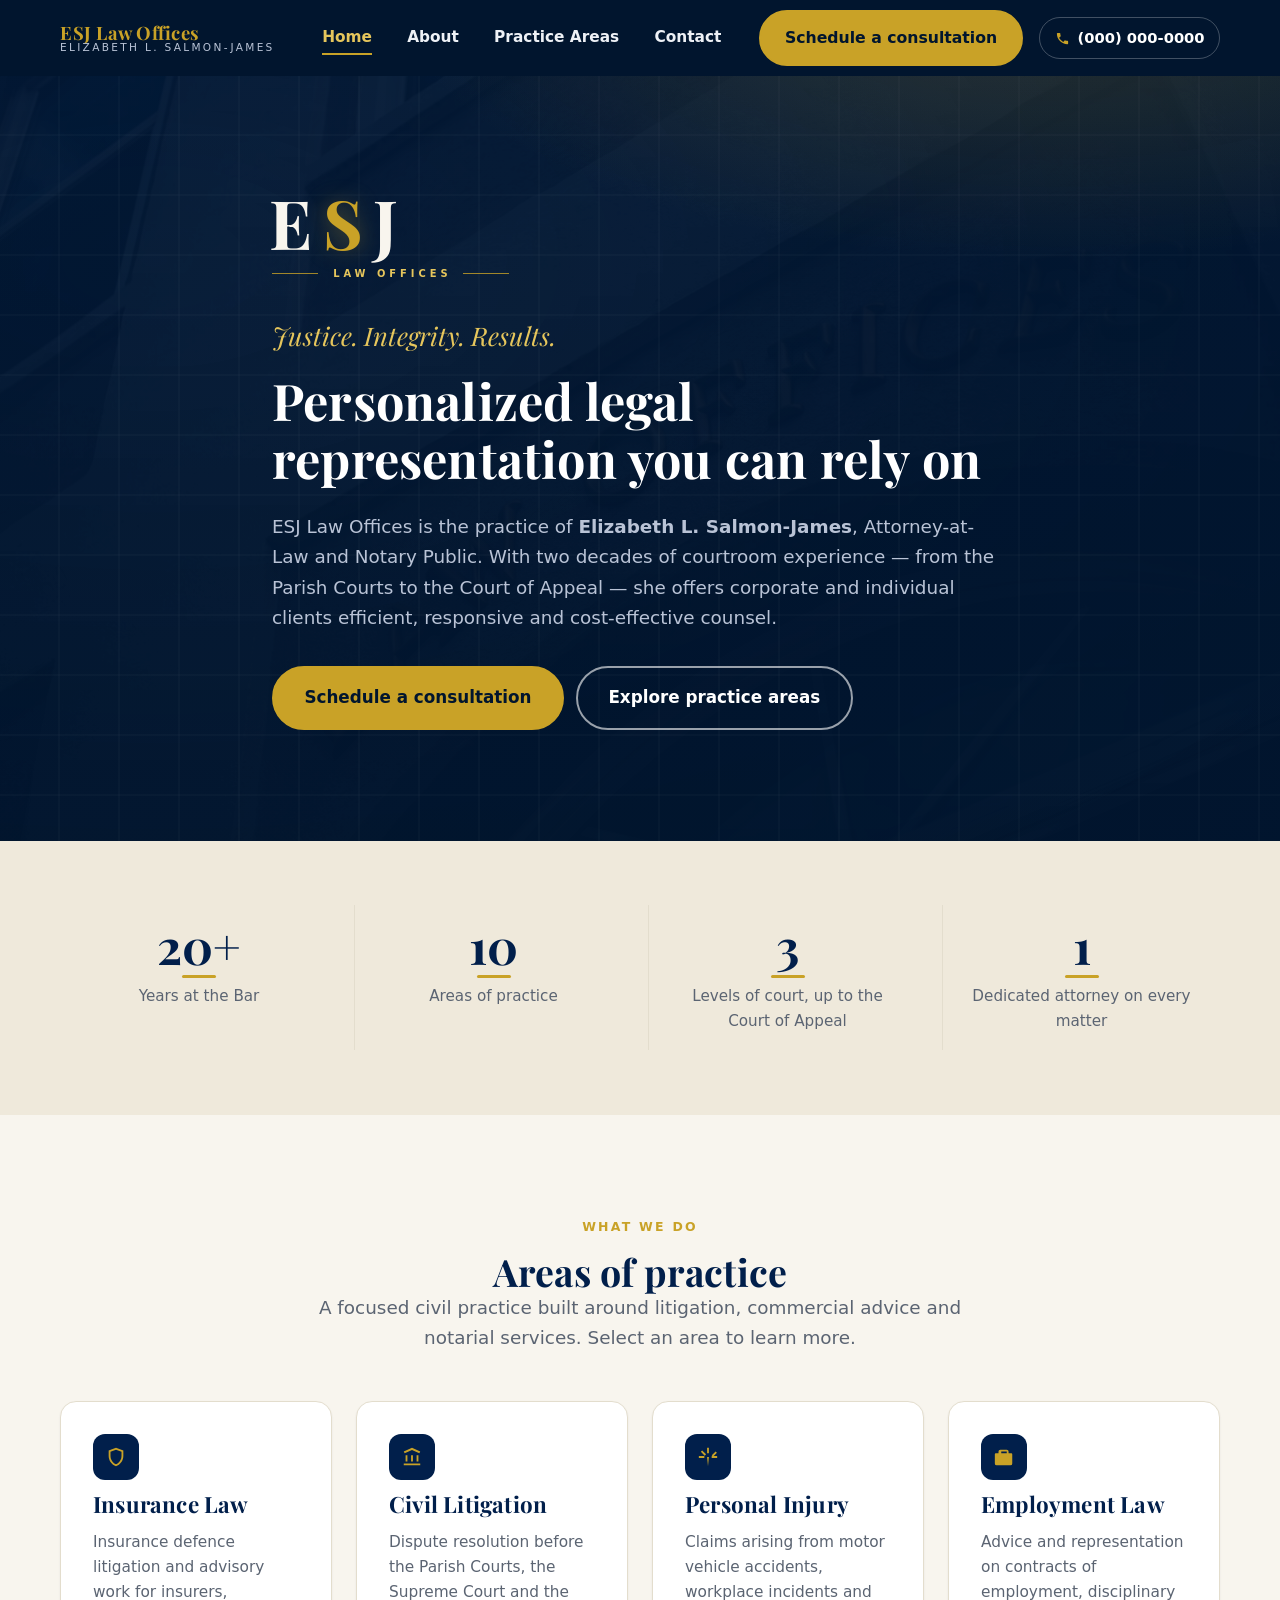
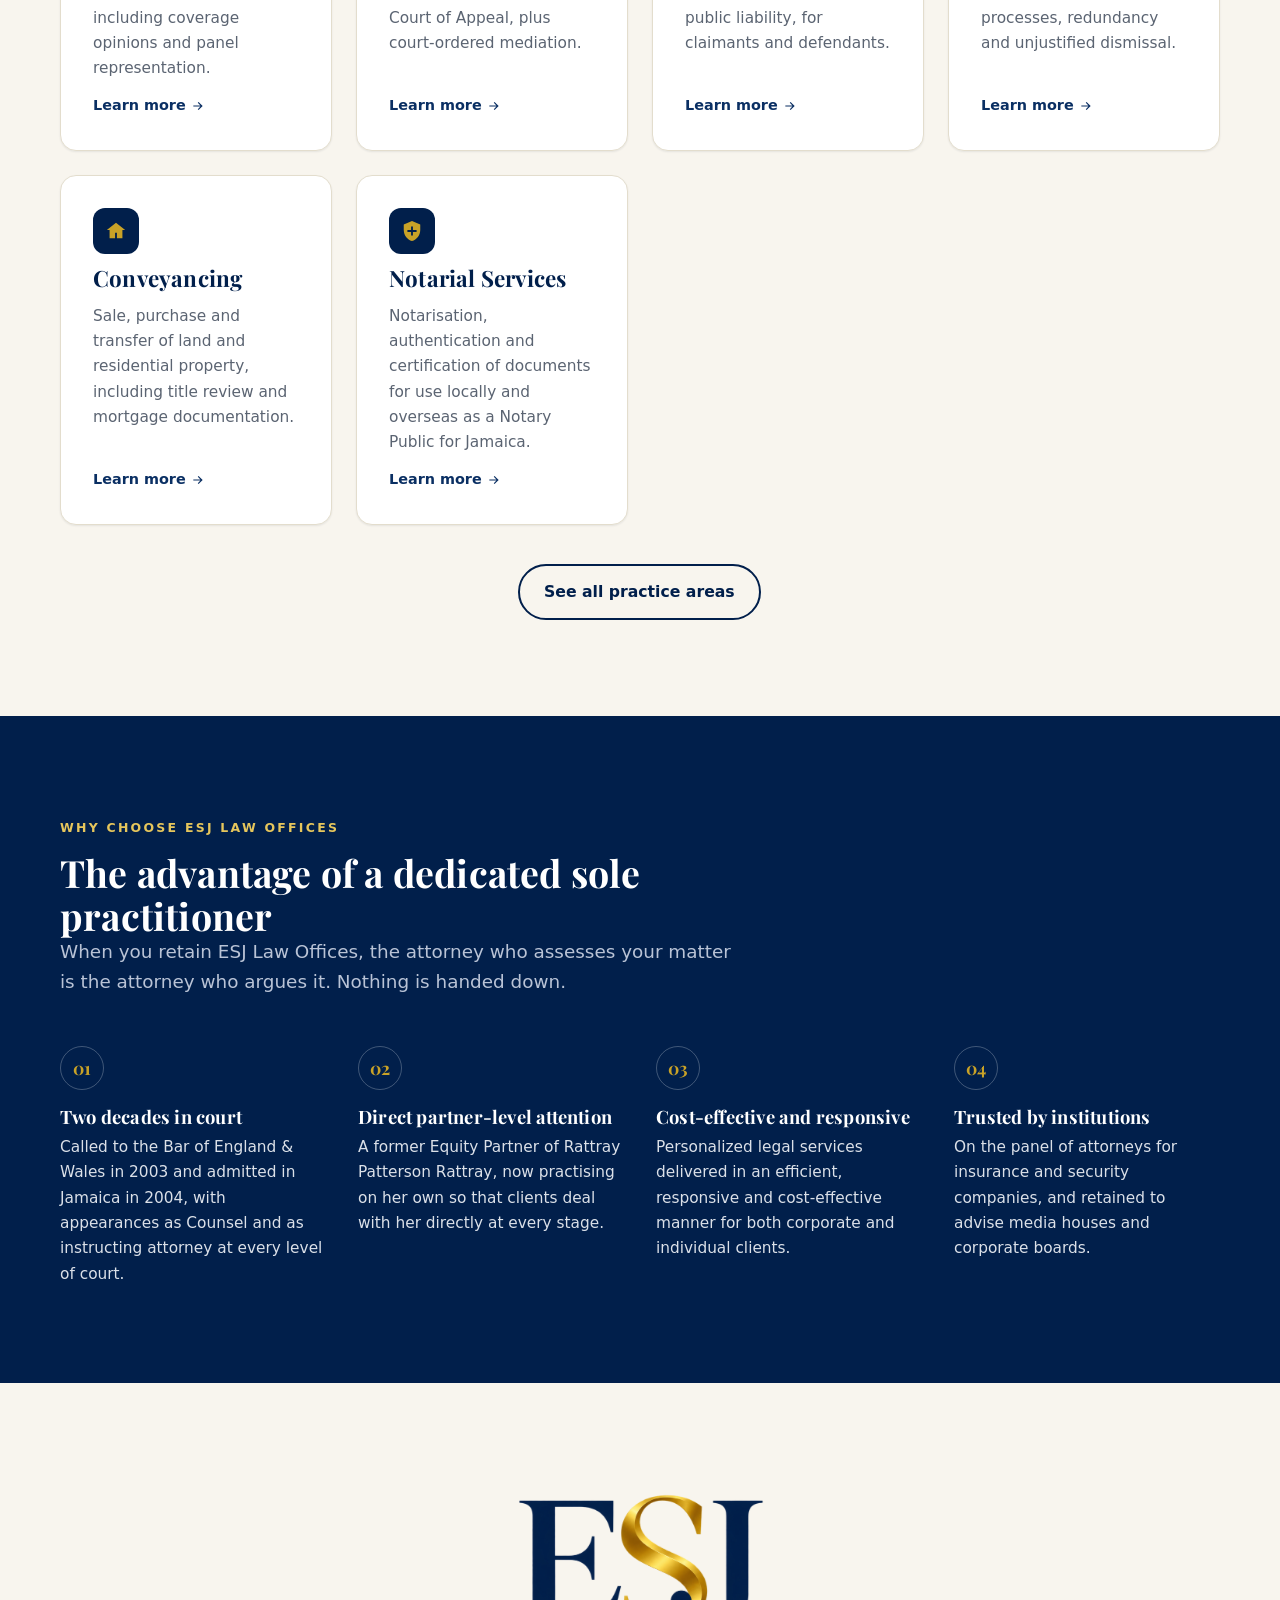
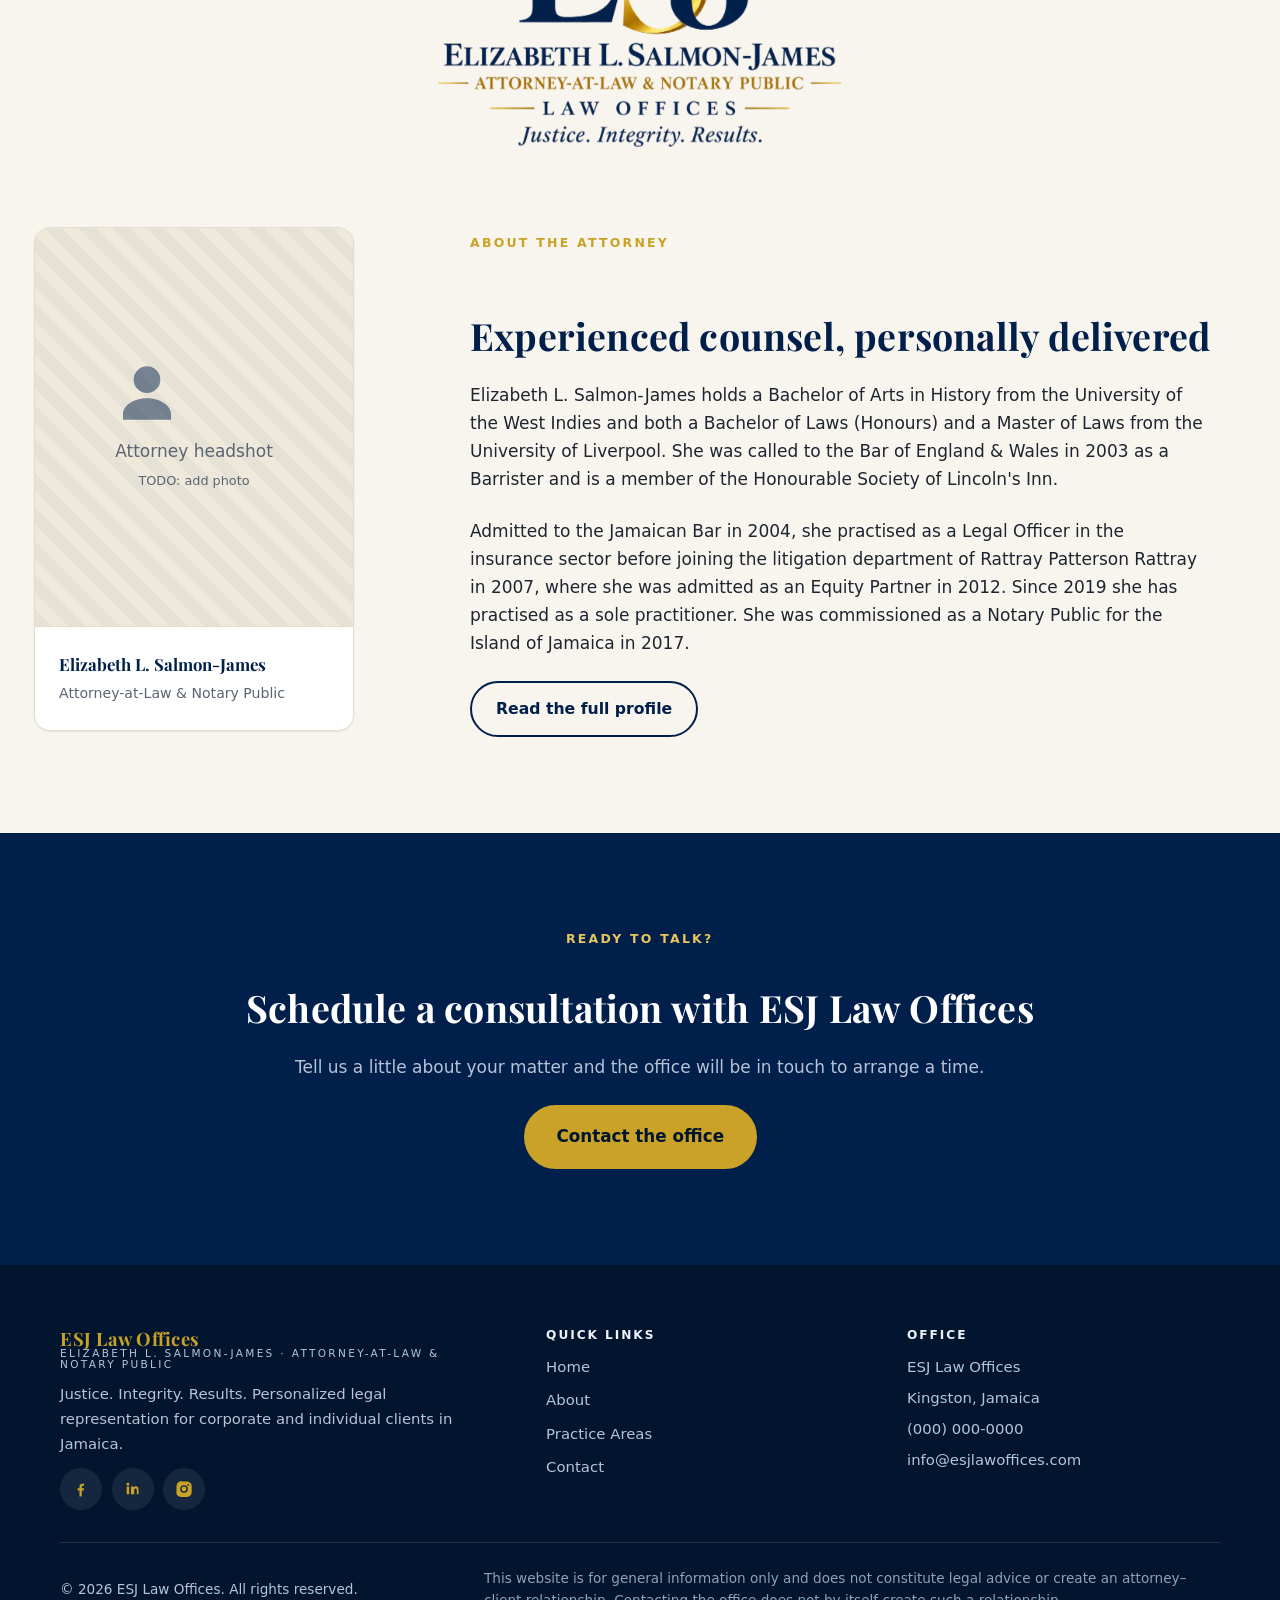
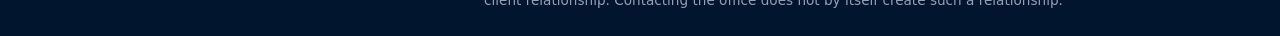
==== index.html @ 43896c8e "Add rotating photo hero backdrop and stock photos to interior pages Home hero: 4 landscape photos cr" ====
<!DOCTYPE html>
<html lang="en">
<head>
  <meta charset="UTF-8" />
  <meta name="viewport" content="width=device-width, initial-scale=1" />
  <title>ESJ Law Offices | Elizabeth L. Salmon-James, Attorney-at-Law &amp; Notary Public</title>
  <meta name="description" content="ESJ Law Offices — the practice of Elizabeth L. Salmon-James, Attorney-at-Law and Notary Public in Jamaica. Insurance defence, civil and personal injury litigation, employment, conveyancing and notarial services. Justice. Integrity. Results." />
  <link rel="canonical" href="https://www.esjlawoffices.com/" />
  <meta name="theme-color" content="#01152e" />

  <!-- Open Graph / social -->
  <meta property="og:type" content="website" />
  <meta property="og:site_name" content="ESJ Law Offices" />
  <meta property="og:title" content="ESJ Law Offices | Elizabeth L. Salmon-James, Attorney-at-Law &amp; Notary Public" />
  <meta property="og:description" content="Personalized legal representation in Jamaica — efficient, responsive and cost-effective. Justice. Integrity. Results." />
  <meta property="og:url" content="https://www.esjlawoffices.com/" />
  <meta property="og:image" content="https://www.esjlawoffices.com/assets/images/og-image.jpg" />
  <meta name="twitter:card" content="summary_large_image" />

  <!-- Favicons -->
  <link rel="icon" href="assets/images/favicon.ico" sizes="any" />
  <link rel="icon" type="image/png" sizes="32x32" href="assets/images/favicon-32.png" />
  <link rel="icon" type="image/png" sizes="16x16" href="assets/images/favicon-16.png" />
  <link rel="apple-touch-icon" href="assets/images/apple-touch-icon.png" />
  <link rel="manifest" href="site.webmanifest" />

  <!-- Fonts -->
  <link rel="preconnect" href="https://fonts.googleapis.com" />
  <link rel="preconnect" href="https://fonts.gstatic.com" crossorigin />
  <link href="https://fonts.googleapis.com/css2?family=Playfair+Display:ital,wght@0,600;0,700;1,500;1,600&display=swap" rel="stylesheet" />

  <link rel="stylesheet" href="assets/css/styles.css" />

  <!-- First hero backdrop image: fetch early so the hero paints with it. -->
  <link rel="preload" as="image" href="assets/images/hero/hero-01.jpg" fetchpriority="high" />

  <script type="application/ld+json">
  {
    "@context": "https://schema.org",
    "@type": "Attorney",
    "name": "ESJ Law Offices",
    "description": "The practice of Elizabeth L. Salmon-James, Attorney-at-Law and Notary Public.",
    "founder": "Elizabeth L. Salmon-James",
    "url": "https://www.esjlawoffices.com/",
    "image": "https://www.esjlawoffices.com/assets/images/og-image.jpg",
    "areaServed": "Jamaica",
    "knowsAbout": ["Insurance defence litigation", "Civil litigation", "Personal injury litigation", "Contract law", "Employment law", "Landlord and tenant", "Debt collection", "Conveyancing", "Notarial services"],
    "slogan": "Justice. Integrity. Results.",
    "telephone": "",
    "address": {
      "@type": "PostalAddress",
      "addressCountry": "JM"
    }
  }
  </script>
</head>
<body>
  <a class="skip-link" href="#main">Skip to content</a>

  <!-- ================= HEADER ================= -->
  <header class="site-header">
    <div class="container header-inner">
      <a class="brand" href="index.html" aria-label="ESJ Law Offices — home">
        <span class="brand-text">
          <span class="b1">ESJ Law Offices</span>
          <span class="b2">Elizabeth L. Salmon-James</span>
        </span>
      </a>

      <nav class="primary-nav" id="primary-nav" aria-label="Primary">
        <ul class="nav-list">
          <li><a class="nav-link" href="index.html" aria-current="page">Home</a></li>
          <li><a class="nav-link" href="about.html">About</a></li>
          <li><a class="nav-link" href="practice-areas.html">Practice&nbsp;Areas</a></li>
          <li><a class="nav-link" href="contact.html">Contact</a></li>
        </ul>
        <a class="btn btn--gold" href="contact.html">Schedule a consultation</a>
      </nav>

      <!-- TODO: replace with the office's real phone number -->
      <a class="header-phone" href="tel:+1000000000">
        <svg viewBox="0 0 24 24" aria-hidden="true"><path d="M6.6 10.8c1.4 2.8 3.8 5.1 6.6 6.6l2.2-2.2c.3-.3.7-.4 1-.2 1.2.4 2.4.6 3.6.6.6 0 1 .4 1 1V20c0 .6-.4 1-1 1C10.6 21 3 13.4 3 4c0-.6.4-1 1-1h3.5c.6 0 1 .4 1 1 0 1.3.2 2.5.6 3.6.1.4 0 .8-.3 1l-2.2 2.2z"/></svg>
        <span>(000) 000-0000</span>
      </a>

      <button class="nav-toggle" type="button" aria-expanded="false" aria-controls="primary-nav" aria-label="Open navigation menu">
        <span></span>
      </button>
    </div>
  </header>

  <main id="main">

    <!-- ================= HERO ================= -->
    <section class="hero">
      <!-- Rotating photo backdrop. Slide 1 loads immediately; the rest carry
           data-src and are fetched by main.js just before they're needed, so
           they don't compete with the initial page load. With JS off, slide 1
           simply stays visible under the navy wash. -->
      <div class="hero-media" aria-hidden="true">
        <img class="hero-slide is-active" src="assets/images/hero/hero-01.jpg"
             alt="" fetchpriority="high" decoding="async" width="1760" height="1173" />
        <img class="hero-slide" data-src="assets/images/hero/hero-02.jpg"
             alt="" decoding="async" width="1760" height="1173" />
        <img class="hero-slide" data-src="assets/images/hero/hero-03.jpg"
             alt="" decoding="async" width="1760" height="1173" />
        <img class="hero-slide" data-src="assets/images/hero/hero-04.jpg"
             alt="" decoding="async" width="1600" height="1067" />
      </div>
      <div class="container hero-inner">
        <div class="hero-monogram reveal" aria-hidden="true">
          <span class="hm-mark">E<span>S</span>J</span>
          <span class="hm-rule">Law&nbsp;Offices</span>
        </div>
        <p class="tagline reveal">Justice. Integrity. Results.</p>
        <h1 class="reveal reveal--heading" data-reveal-delay="1">Personalized legal representation you can rely on</h1>
        <p class="lead reveal" data-reveal-delay="2">
          ESJ Law Offices is the practice of <strong>Elizabeth L. Salmon-James</strong>,
          Attorney-at-Law and Notary Public. With two decades of courtroom experience —
          from the Parish Courts to the Court of Appeal — she offers corporate and individual
          clients efficient, responsive and cost-effective counsel.
        </p>
        <div class="hero-actions reveal" data-reveal-delay="3">
          <a class="btn btn--gold btn--lg" href="contact.html">Schedule a consultation</a>
          <a class="btn btn--ghost btn--lg" href="practice-areas.html">Explore practice areas</a>
        </div>
      </div>
    </section>

    <!-- ================= STATS ================= -->
    <section class="section section--tight stats-band" aria-labelledby="stats-title">
      <div class="container">
        <h2 id="stats-title" class="visually-hidden">ESJ Law Offices at a glance</h2>
        <div class="stats-grid" data-reveal-group>
          <div class="stat reveal">
            <span class="stat-num" data-count="20" data-count-suffix="+">20+</span>
            <span class="stat-label">Years at the Bar</span>
          </div>
          <div class="stat reveal">
            <span class="stat-num" data-count="10">10</span>
            <span class="stat-label">Areas of practice</span>
          </div>
          <div class="stat reveal">
            <span class="stat-num" data-count="3">3</span>
            <span class="stat-label">Levels of court, up to the Court of Appeal</span>
          </div>
          <div class="stat reveal">
            <span class="stat-num">1</span>
            <span class="stat-label">Dedicated attorney on every matter</span>
          </div>
        </div>
      </div>
    </section>

    <!-- ================= PRACTICE AREAS SUMMARY ================= -->
    <section class="section" aria-labelledby="areas-title">
      <div class="container">
        <div class="section-head center reveal reveal--heading">
          <span class="eyebrow">What we do</span>
          <h2 id="areas-title">Areas of practice</h2>
          <p class="lead">A focused civil practice built around litigation, commercial advice and
            notarial services. Select an area to learn more.</p>
        </div>

        <div class="card-grid" data-reveal-group>
          <a class="practice-card reveal" href="practice-areas.html#insurance">
            <span class="pc-icon" aria-hidden="true"><svg viewBox="0 0 24 24"><path d="M12 2 4 5v6c0 5 3.4 9.7 8 11 4.6-1.3 8-6 8-11V5l-8-3zm0 2.2 6 2.2V11c0 3.9-2.5 7.7-6 8.9-3.5-1.2-6-5-6-8.9V6.4l6-2.2z"/></svg></span>
            <h3>Insurance Law</h3>
            <p>Insurance defence litigation and advisory work for insurers, including coverage
              opinions and panel representation.</p>
            <span class="pc-more">Learn more <svg viewBox="0 0 24 24" aria-hidden="true"><path d="M13 5l7 7-7 7-1.4-1.4L16.2 13H4v-2h12.2l-4.6-4.6z"/></svg></span>
          </a>

          <a class="practice-card reveal" href="practice-areas.html#civil-litigation">
            <span class="pc-icon" aria-hidden="true"><svg viewBox="0 0 24 24"><path d="M3 21h18v-2H3v2zM12 2 3 6l1 2 8-3.6L20 8l1-2-9-4zM5 10v7h2v-7H5zm6 0v7h2v-7h-2zm6 0v7h2v-7h-2z"/></svg></span>
            <h3>Civil Litigation</h3>
            <p>Dispute resolution before the Parish Courts, the Supreme Court and the Court of
              Appeal, plus court-ordered mediation.</p>
            <span class="pc-more">Learn more <svg viewBox="0 0 24 24" aria-hidden="true"><path d="M13 5l7 7-7 7-1.4-1.4L16.2 13H4v-2h12.2l-4.6-4.6z"/></svg></span>
          </a>

          <a class="practice-card reveal" href="practice-areas.html#personal-injury">
            <span class="pc-icon" aria-hidden="true"><svg viewBox="0 0 24 24"><path d="M11 2h2v6h-2zM4.2 6.3l1.4-1.4 4.3 4.2-1.5 1.5zM2 11h6v2H2zm14.1-.9 4.2-4.2 1.4 1.4-4.2 4.3zM16 11h6v2h-6zM11 12h2l-1 10z"/></svg></span>
            <h3>Personal Injury</h3>
            <p>Claims arising from motor vehicle accidents, workplace incidents and public
              liability, for claimants and defendants.</p>
            <span class="pc-more">Learn more <svg viewBox="0 0 24 24" aria-hidden="true"><path d="M13 5l7 7-7 7-1.4-1.4L16.2 13H4v-2h12.2l-4.6-4.6z"/></svg></span>
          </a>

          <a class="practice-card reveal" href="practice-areas.html#employment">
            <span class="pc-icon" aria-hidden="true"><svg viewBox="0 0 24 24"><path d="M9 4h6a2 2 0 0 1 2 2v2h3a1 1 0 0 1 1 1v10a2 2 0 0 1-2 2H4a2 2 0 0 1-2-2V9a1 1 0 0 1 1-1h3V6a2 2 0 0 1 2-2zm0 4h6V6H9v2z"/></svg></span>
            <h3>Employment Law</h3>
            <p>Advice and representation on contracts of employment, disciplinary processes,
              redundancy and unjustified dismissal.</p>
            <span class="pc-more">Learn more <svg viewBox="0 0 24 24" aria-hidden="true"><path d="M13 5l7 7-7 7-1.4-1.4L16.2 13H4v-2h12.2l-4.6-4.6z"/></svg></span>
          </a>

          <a class="practice-card reveal" href="practice-areas.html#conveyancing">
            <span class="pc-icon" aria-hidden="true"><svg viewBox="0 0 24 24"><path d="M12 3 2 11h3v9h6v-6h2v6h6v-9h3L12 3z"/></svg></span>
            <h3>Conveyancing</h3>
            <p>Sale, purchase and transfer of land and residential property, including title
              review and mortgage documentation.</p>
            <span class="pc-more">Learn more <svg viewBox="0 0 24 24" aria-hidden="true"><path d="M13 5l7 7-7 7-1.4-1.4L16.2 13H4v-2h12.2l-4.6-4.6z"/></svg></span>
          </a>

          <a class="practice-card reveal" href="practice-areas.html#notarial">
            <span class="pc-icon" aria-hidden="true"><svg viewBox="0 0 24 24"><path d="M12 1 3 5v6c0 5.5 3.8 10.7 9 12 5.2-1.3 9-6.5 9-12V5l-9-4zm-1 6h2v4h4v2h-4v4h-2v-4H7v-2h4V7z"/></svg></span>
            <h3>Notarial Services</h3>
            <p>Notarisation, authentication and certification of documents for use locally and
              overseas as a Notary Public for Jamaica.</p>
            <span class="pc-more">Learn more <svg viewBox="0 0 24 24" aria-hidden="true"><path d="M13 5l7 7-7 7-1.4-1.4L16.2 13H4v-2h12.2l-4.6-4.6z"/></svg></span>
          </a>
        </div>

        <p class="reveal" style="text-align:center;margin:2.5rem auto 0">
          <a class="btn btn--ghost" href="practice-areas.html">See all practice areas</a>
        </p>
      </div>
    </section>

    <!-- ================= WHY CHOOSE US ================= -->
    <section class="section section--navy" aria-labelledby="why-title">
      <div class="container">
        <div class="section-head reveal reveal--heading">
          <span class="eyebrow">Why choose ESJ Law Offices</span>
          <h2 id="why-title">The advantage of a dedicated sole practitioner</h2>
          <p class="lead">When you retain ESJ Law Offices, the attorney who assesses your matter is
            the attorney who argues it. Nothing is handed down.</p>
        </div>

        <div class="feature-grid" data-reveal-group>
          <div class="feature reveal">
            <span class="f-num" aria-hidden="true">01</span>
            <h3>Two decades in court</h3>
            <p>Called to the Bar of England &amp; Wales in 2003 and admitted in Jamaica in 2004,
              with appearances as Counsel and as instructing attorney at every level of court.</p>
          </div>
          <div class="feature reveal">
            <span class="f-num" aria-hidden="true">02</span>
            <h3>Direct partner-level attention</h3>
            <p>A former Equity Partner of Rattray Patterson Rattray, now practising on her own so
              that clients deal with her directly at every stage.</p>
          </div>
          <div class="feature reveal">
            <span class="f-num" aria-hidden="true">03</span>
            <h3>Cost-effective and responsive</h3>
            <p>Personalized legal services delivered in an efficient, responsive and
              cost-effective manner for both corporate and individual clients.</p>
          </div>
          <div class="feature reveal">
            <span class="f-num" aria-hidden="true">04</span>
            <h3>Trusted by institutions</h3>
            <p>On the panel of attorneys for insurance and security companies, and retained to
              advise media houses and corporate boards.</p>
          </div>
        </div>
      </div>
    </section>

    <!-- ================= ABOUT PREVIEW ================= -->
    <section class="section" aria-labelledby="about-title">
      <div class="container">
        <!-- The real ESJ Law Offices logo (source-materials/logo.png), used as-is
             with only its black background removed — placed on this cream section
             so its navy letterforms read. -->
        <img class="brand-lockup reveal" src="assets/images/logo-lockup.png"
             alt="ESJ Law Offices — Elizabeth L. Salmon-James, Attorney-at-Law &amp; Notary Public. Justice. Integrity. Results."
             width="1120" height="731" />
      </div>
      <div class="container split">
        <div class="portrait reveal" data-reveal="left">
          <!-- TODO: add attorney headshot — replace this placeholder block with
               <img src="assets/images/elizabeth-salmon-james.jpg" alt="Elizabeth L. Salmon-James"> -->
          <div class="portrait-ph">
            <div>
              <svg viewBox="0 0 24 24" aria-hidden="true"><path d="M12 12a5 5 0 1 0 0-10 5 5 0 0 0 0 10zm0 2c-5 0-9 2.7-9 6v2h18v-2c0-3.3-4-6-9-6z"/></svg>
              <p>Attorney headshot<br /><span style="font-size:.8rem">TODO: add photo</span></p>
            </div>
          </div>
          <div class="portrait-card">
            <strong>Elizabeth L. Salmon-James</strong>
            <span>Attorney-at-Law &amp; Notary Public</span>
          </div>
        </div>

        <div class="prose reveal reveal--heading" data-reveal="right">
          <span class="eyebrow">About the attorney</span>
          <h2 id="about-title">Experienced counsel, personally delivered</h2>
          <p>
            Elizabeth L. Salmon-James holds a Bachelor of Arts in History from the University of
            the West Indies and both a Bachelor of Laws (Honours) and a Master of Laws from the
            University of Liverpool. She was called to the Bar of England &amp; Wales in 2003 as a
            Barrister and is a member of the Honourable Society of Lincoln's Inn.
          </p>
          <p>
            Admitted to the Jamaican Bar in 2004, she practised as a Legal Officer in the
            insurance sector before joining the litigation department of Rattray Patterson Rattray
            in 2007, where she was admitted as an Equity Partner in 2012. Since 2019 she has
            practised as a sole practitioner. She was commissioned as a Notary Public for the
            Island of Jamaica in 2017.
          </p>
          <p>
            <a class="btn btn--ghost" href="about.html">Read the full profile</a>
          </p>
        </div>
      </div>
    </section>

    <!-- ================= CTA BAND ================= -->
    <section class="section section--navy cta-band" aria-labelledby="cta-title">
      <div class="container">
        <span class="eyebrow reveal">Ready to talk?</span>
        <h2 id="cta-title" class="reveal reveal--heading" data-reveal-delay="1">Schedule a consultation with ESJ Law Offices</h2>
        <p class="reveal" data-reveal-delay="2">
          Tell us a little about your matter and the office will be in touch to arrange a time.
        </p>
        <div class="reveal" data-reveal-delay="3">
          <a class="btn btn--gold btn--lg" href="contact.html">Contact the office</a>
        </div>
      </div>
    </section>

    <!--
    ==========================================================================
    TESTIMONIALS SECTION - verify with the state bar's advertising rules before
    enabling. Attorney advertising rules in many jurisdictions restrict or
    prohibit client testimonials; confirm compliance (e.g. with the General
    Legal Council of Jamaica / relevant bar) before making this visible.

    <section class="section section--cream2" aria-labelledby="testi-title">
      <div class="container">
        <div class="section-head center">
          <span class="eyebrow">Client feedback</span>
          <h2 id="testi-title">What clients say</h2>
        </div>
        <div class="card-grid">
          <figure class="practice-card">
            <blockquote><p>&ldquo;Testimonial text here.&rdquo;</p></blockquote>
            <figcaption>&mdash; Client name, matter type</figcaption>
          </figure>
        </div>
      </div>
    </section>
    ==========================================================================
    -->

  </main>

  <!-- ================= FOOTER ================= -->
  <footer class="site-footer">
    <div class="container">
      <div class="footer-grid">
        <div class="footer-brand">
          <span class="brand-text">
            <span class="b1">ESJ Law Offices</span>
            <span class="b2">Elizabeth L. Salmon-James &middot; Attorney-at-Law &amp; Notary Public</span>
          </span>
          <p>Justice. Integrity. Results. Personalized legal representation for corporate and
            individual clients in Jamaica.</p>
          <div class="social-row">
            <!-- TODO: replace href="#" with the office's real social profile URLs, or remove unused icons -->
            <a class="social-btn" href="#" aria-label="ESJ Law Offices on Facebook" rel="noopener">
              <svg viewBox="0 0 24 24" aria-hidden="true"><path d="M13 22v-8h2.6l.4-3H13V9.2c0-.9.3-1.5 1.6-1.5H16V5.1c-.3 0-1.2-.1-2.3-.1-2.3 0-3.7 1.4-3.7 3.9V11H7.5v3H10v8h3z"/></svg>
            </a>
            <a class="social-btn" href="#" aria-label="ESJ Law Offices on LinkedIn" rel="noopener">
              <svg viewBox="0 0 24 24" aria-hidden="true"><path d="M6.9 8.5V19H3.6V8.5h3.3zM5.2 3.7a1.9 1.9 0 1 1 0 3.9 1.9 1.9 0 0 1 0-3.9zM20.4 19h-3.3v-5.5c0-1.4-.5-2.3-1.7-2.3-.9 0-1.5.6-1.7 1.2-.1.2-.1.6-.1.9V19H9.3s.1-9.5 0-10.5h3.3v1.5c.4-.7 1.2-1.7 3-1.7 2.2 0 3.8 1.4 3.8 4.5V19z"/></svg>
            </a>
            <a class="social-btn" href="#" aria-label="ESJ Law Offices on Instagram" rel="noopener">
              <svg viewBox="0 0 24 24" aria-hidden="true"><path d="M12 2c2.7 0 3 0 4.1.1 1.1 0 1.8.2 2.5.5.7.3 1.3.7 1.8 1.3.6.5 1 1.1 1.3 1.8.3.7.5 1.4.5 2.5.1 1.1.1 1.4.1 4.1s0 3-.1 4.1c0 1.1-.2 1.8-.5 2.5-.3.7-.7 1.3-1.3 1.8-.5.6-1.1 1-1.8 1.3-.7.3-1.4.5-2.5.5-1.1.1-1.4.1-4.1.1s-3 0-4.1-.1c-1.1 0-1.8-.2-2.5-.5-.7-.3-1.3-.7-1.8-1.3-.6-.5-1-1.1-1.3-1.8-.3-.7-.5-1.4-.5-2.5C2 15 2 14.7 2 12s0-3 .1-4.1c0-1.1.2-1.8.5-2.5.3-.7.7-1.3 1.3-1.8.5-.6 1.1-1 1.8-1.3.7-.3 1.4-.5 2.5-.5C9 2 9.3 2 12 2zm0 5a5 5 0 1 0 0 10 5 5 0 0 0 0-10zm0 8.2A3.2 3.2 0 1 1 12 8.8a3.2 3.2 0 0 1 0 6.4zM17.4 5.4a1.2 1.2 0 1 0 0 2.4 1.2 1.2 0 0 0 0-2.4z"/></svg>
            </a>
          </div>
        </div>

        <div>
          <h4>Quick links</h4>
          <ul class="footer-links">
            <li><a href="index.html">Home</a></li>
            <li><a href="about.html">About</a></li>
            <li><a href="practice-areas.html">Practice Areas</a></li>
            <li><a href="contact.html">Contact</a></li>
          </ul>
        </div>

        <div>
          <h4>Office</h4>
          <address class="footer-nap">
            <!-- TODO: add the office's street address -->
            <span>ESJ Law Offices</span>
            <span>Kingston, Jamaica <!-- TODO: full mailing address --></span>
            <!-- TODO: real phone number -->
            <a href="tel:+1000000000">(000) 000-0000</a>
            <!-- TODO: confirm the public contact email address -->
            <a href="mailto:info@esjlawoffices.com">info@esjlawoffices.com</a>
          </address>
        </div>
      </div>

      <div class="footer-bottom">
        <p>&copy; <span id="year">2026</span> ESJ Law Offices. All rights reserved.</p>
        <p class="disclaimer">
          This website is for general information only and does not constitute legal advice or
          create an attorney–client relationship. Contacting the office does not by itself create
          such a relationship.
        </p>
      </div>
    </div>
  </footer>

  <button class="back-to-top" type="button" aria-label="Back to top">
    <svg viewBox="0 0 24 24" aria-hidden="true"><path d="M12 5l7 7-1.4 1.4L13 8.8V20h-2V8.8l-4.6 4.6L5 12z"/></svg>
  </button>

  <script src="assets/js/main.js" defer></script>
</body>
</html>
---- assets/css/styles.css ----
/* =========================================================================
   ESJ Law Offices — styles.css
   Palette sampled from source-materials/logo.png
   navy  #011f4b   gold  #c9a227   cream #f8f5ee
   ========================================================================= */

/* ------------------------------ Design tokens ---------------------------- */
:root {
  /* Brand colours (sampled from the logo wordmark) */
  --navy:        #011f4b;
  --navy-deep:   #01152e;
  --navy-700:    #0a2f63;
  --navy-300:    #4a648f;
  --gold:        #c9a227;
  --gold-bright: #e6c65c;
  --gold-soft:   #f2e6c4;
  --cream:       #f8f5ee;
  --cream-200:   #efe9db;
  --white:       #ffffff;

  /* Text */
  --ink:         #1d2530;
  --muted:       #5b6472;
  --on-navy:     #eef1f6;
  --on-navy-dim: #b9c3d6;

  /* UI */
  --border:      #e3ddcd;
  --shadow-sm:   0 1px 2px rgba(1, 21, 46, .08);
  --shadow-md:   0 8px 24px rgba(1, 21, 46, .12);
  --shadow-lg:   0 18px 44px rgba(1, 21, 46, .18);
  --focus:       0 0 0 3px rgba(201, 162, 39, .55);

  /* Spacing scale (0.25rem base) */
  --space-1: .25rem;
  --space-2: .5rem;
  --space-3: .75rem;
  --space-4: 1rem;
  --space-5: 1.5rem;
  --space-6: 2rem;
  --space-7: 3rem;
  --space-8: 4rem;
  --space-9: 6rem;
  --space-10: 8rem;

  /* Type */
  --font-serif: "Playfair Display", Georgia, "Times New Roman", serif;
  --font-sans:  system-ui, -apple-system, "Segoe UI", Roboto, "Helvetica Neue", Arial, sans-serif;

  --measure: 68ch;
  --radius:  10px;
  --radius-lg: 16px;

  --header-h: 76px;
  --header-h-scrolled: 62px;

  --ease: cubic-bezier(.16, .84, .44, 1);
}

/* --------------------------------- Reset -------------------------------- */
*, *::before, *::after { box-sizing: border-box; }
* { margin: 0; }
html {
  scroll-behavior: smooth;
  scroll-padding-top: calc(var(--header-h) + 1rem);
  -webkit-text-size-adjust: 100%;
}
body {
  font-family: var(--font-sans);
  color: var(--ink);
  background: var(--cream);
  line-height: 1.65;
  font-size: 1.0625rem;
  -webkit-font-smoothing: antialiased;
  text-rendering: optimizeLegibility;
}
img, svg { max-width: 100%; display: block; height: auto; }
a { color: var(--navy-700); text-underline-offset: 3px; }
a:hover { color: var(--navy); }
ul, ol { padding-left: 1.25rem; }
button { font: inherit; color: inherit; cursor: pointer; }

h1, h2, h3, h4 {
  font-family: var(--font-serif);
  line-height: 1.15;
  color: var(--navy);
  font-weight: 700;
  letter-spacing: .2px;
}
h1 { font-size: clamp(2rem, 5vw, 3.15rem); }
h2 { font-size: clamp(1.6rem, 3.4vw, 2.35rem); }
h3 { font-size: clamp(1.2rem, 2vw, 1.4rem); }
p  { max-width: var(--measure); }

/* ----------------------------- Accessibility --------------------------- */
:focus-visible {
  outline: none;
  box-shadow: var(--focus);
  border-radius: 6px;
}
.skip-link {
  position: absolute;
  left: 12px;
  top: -60px;
  z-index: 200;
  background: var(--gold);
  color: var(--navy-deep);
  font-weight: 700;
  padding: .6rem 1rem;
  border-radius: 8px;
  transition: top .2s var(--ease);
}
.skip-link:focus { top: 12px; }
.visually-hidden {
  position: absolute !important;
  width: 1px; height: 1px;
  padding: 0; margin: -1px;
  overflow: hidden; clip: rect(0 0 0 0);
  white-space: nowrap; border: 0;
}

/* ------------------------------- Layout -------------------------------- */
.container {
  width: min(1160px, 100% - 2.5rem);
  margin-inline: auto;
}
.section { padding-block: var(--space-9); }
.section--tight { padding-block: var(--space-8); }
.section--navy   { background: var(--navy); color: var(--on-navy); }
.section--navy h2, .section--navy h3 { color: var(--white); }
.section--cream2 { background: var(--cream-200); }
.section-head { max-width: 42rem; margin-bottom: var(--space-7); }
.section-head.center { margin-inline: auto; text-align: center; }
.eyebrow {
  font-family: var(--font-sans);
  text-transform: uppercase;
  letter-spacing: .18em;
  font-size: .78rem;
  font-weight: 700;
  color: var(--gold);
  display: inline-block;
  margin-bottom: var(--space-3);
}
.section--navy .eyebrow { color: var(--gold-bright); }
.lead { font-size: 1.15rem; color: var(--muted); }
.section--navy .lead { color: var(--on-navy-dim); }

/* -------------------------------- Buttons ------------------------------ */
.btn {
  --btn-bg: var(--navy);
  --btn-fg: var(--white);
  display: inline-flex;
  align-items: center;
  gap: .55rem;
  background: var(--btn-bg);
  color: var(--btn-fg);
  border: 2px solid var(--btn-bg);
  padding: .82rem 1.5rem;
  border-radius: 999px;
  font-weight: 600;
  font-size: .98rem;
  text-decoration: none;
  transition: transform .18s var(--ease), box-shadow .18s var(--ease),
              background-color .18s var(--ease), border-color .18s var(--ease);
  will-change: transform;
}
.btn:hover { transform: translateY(-2px); box-shadow: var(--shadow-md); color: var(--btn-fg); }
.btn:active { transform: translateY(0); }
.btn--gold  { --btn-bg: var(--gold); --btn-fg: var(--navy-deep); }
.btn--gold:hover { background: var(--gold-bright); border-color: var(--gold-bright); }
.btn--ghost {
  background: transparent;
  --btn-fg: var(--navy);
  border-color: var(--navy);
}
.btn--ghost:hover { background: var(--navy); color: var(--white); }
.section--navy .btn--ghost { --btn-fg: var(--white); border-color: rgba(255,255,255,.6); }
.section--navy .btn--ghost:hover { background: var(--white); color: var(--navy); }
.btn--lg { padding: 1rem 1.9rem; font-size: 1.05rem; }

/* ------------------------------- Header ------------------------------- */
.site-header {
  position: sticky;
  top: 0;
  z-index: 100;
  background: var(--navy-deep);
  color: var(--on-navy);
  transition: box-shadow .25s var(--ease), background-color .25s var(--ease);
}
.site-header.is-scrolled {
  box-shadow: 0 6px 22px rgba(1, 12, 30, .35);
  background: rgba(1, 12, 30, .96);
  backdrop-filter: saturate(140%) blur(6px);
}
.header-inner {
  display: flex;
  align-items: center;
  justify-content: space-between;
  gap: var(--space-4);
  height: var(--header-h);
  transition: height .25s var(--ease);
}
.site-header.is-scrolled .header-inner { height: var(--header-h-scrolled); }

.brand {
  display: inline-flex;
  align-items: center;
  gap: .7rem;
  text-decoration: none;
  color: var(--white);
}
.brand-text { display: flex; flex-direction: column; line-height: 1.05; }
.brand-text .b1 {
  font-family: var(--font-serif);
  font-weight: 700;
  font-size: 1.15rem;
  letter-spacing: .5px;
  color: var(--gold);
}
.brand-text .b2 {
  font-size: .66rem;
  letter-spacing: .22em;
  text-transform: uppercase;
  color: var(--on-navy-dim);
}

/* Nav */
.primary-nav { display: flex; align-items: center; gap: var(--space-5); margin-left: auto; }
.nav-list {
  display: flex;
  align-items: center;
  gap: var(--space-2);
  list-style: none;
  margin: 0; padding: 0;
}
.nav-link {
  display: inline-block;
  padding: .55rem .85rem;
  border-radius: 8px;
  color: var(--on-navy);
  text-decoration: none;
  font-weight: 600;
  font-size: .96rem;
  position: relative;
  transition: color .15s var(--ease), background-color .15s var(--ease);
}
.nav-link::after {
  content: "";
  position: absolute;
  left: .85rem; right: .85rem;
  bottom: .3rem;
  height: 2px;
  background: var(--gold);
  transform: scaleX(0);
  transform-origin: left;
  transition: transform .22s var(--ease);
}
.nav-link:hover { color: var(--white); }
.nav-link:hover::after { transform: scaleX(1); }
.nav-link[aria-current="page"] { color: var(--gold-bright); }
.nav-link[aria-current="page"]::after { transform: scaleX(1); }

.header-phone {
  display: inline-flex;
  align-items: center;
  gap: .5rem;
  font-weight: 700;
  color: var(--white);
  text-decoration: none;
  padding: .5rem .9rem;
  border: 1px solid rgba(255,255,255,.25);
  border-radius: 999px;
  font-size: .92rem;
  transition: border-color .15s var(--ease), background-color .15s var(--ease);
}
.header-phone:hover { border-color: var(--gold); color: var(--white); background: rgba(201,162,39,.12); }
.header-phone svg { width: 15px; height: 15px; fill: var(--gold); }

/* Hamburger */
.nav-toggle {
  display: none;
  width: 44px; height: 44px;
  border: 1px solid rgba(255,255,255,.28);
  border-radius: 10px;
  background: transparent;
  padding: 0;
  position: relative;
}
.nav-toggle span,
.nav-toggle span::before,
.nav-toggle span::after {
  content: "";
  position: absolute;
  left: 50%; top: 50%;
  width: 20px; height: 2px;
  background: var(--white);
  border-radius: 2px;
  transform: translate(-50%, -50%);
  transition: transform .25s var(--ease), opacity .2s var(--ease);
}
.nav-toggle span::before { transform: translate(-50%, -7px); }
.nav-toggle span::after  { transform: translate(-50%,  7px); }
.nav-toggle[aria-expanded="true"] span { background: transparent; }
.nav-toggle[aria-expanded="true"] span::before { transform: translate(-50%,0) rotate(45deg); }
.nav-toggle[aria-expanded="true"] span::after  { transform: translate(-50%,0) rotate(-45deg); }

/* -------------------------------- Hero -------------------------------- */
.hero {
  position: relative;
  background:
    radial-gradient(1100px 460px at 78% -10%, rgba(201,162,39,.16), transparent 60%),
    linear-gradient(180deg, var(--navy) 0%, var(--navy-deep) 100%);
  color: var(--on-navy);
  overflow: hidden;
}
.hero::after {
  content: "";
  position: absolute;
  inset: 0;
  background-image: url('data:image/svg+xml;utf8,<svg xmlns="http://www.w3.org/2000/svg" width="60" height="60"><path d="M0 59h60M59 0v60" stroke="rgba(255,255,255,0.04)" stroke-width="1"/></svg>');
  pointer-events: none;
}

/* Rotating photo backdrop — landscape images cross-fade behind a heavy navy
   wash so the hero keeps its original near-solid-navy, moody look. The wash
   carries the same gold top-right glow the plain hero had. Falls back to the
   plain navy gradient above when JS is off or reduced motion is requested
   (main.js then leaves a single static image showing). */
.hero-media {
  position: absolute;
  inset: 0;
  z-index: 0;
  overflow: hidden;
  background: var(--navy-deep);
  pointer-events: none;
}
.hero-slide {
  position: absolute;
  inset: 0;
  width: 100%;
  height: 100%;
  object-fit: cover;
  object-position: 50% 45%;
  opacity: 0;
  transition: opacity 1.5s var(--ease);
  will-change: opacity;
}
.hero-slide.is-active { opacity: 1; }
.hero-media::after {
  content: "";
  position: absolute;
  inset: 0;
  background:
    radial-gradient(1100px 460px at 82% -12%, rgba(201, 162, 39, .20), transparent 60%),
    radial-gradient(130% 120% at 12% 24%, rgba(1, 21, 46, .70) 0%, rgba(1, 21, 46, .84) 55%, rgba(1, 21, 46, .90) 100%),
    linear-gradient(180deg, rgba(1, 31, 75, .80) 0%, rgba(1, 21, 46, .93) 100%);
}
.hero-inner {
  position: relative;
  z-index: 1;
  padding-block: clamp(3.5rem, 9vw, 7rem);
  max-width: 46rem;
  will-change: transform, opacity;
  backface-visibility: hidden;
}

/* Decorative hero monogram — a lightweight typographic brand accent for the
   navy hero, built purely from type + CSS rules in the cream/gold palette.
   This is NOT the official logo file (that lives on the light sections as
   .brand-lockup); it just fills the hero nicely and matches the identity. */
.hero-monogram {
  display: inline-flex;
  flex-direction: column;
  align-items: flex-start;
  gap: .6rem;
  margin-bottom: var(--space-6);
}
.hm-mark {
  font-family: var(--font-serif);
  font-weight: 700;
  font-size: clamp(2.6rem, 6.5vw, 4.25rem);
  line-height: 1;
  letter-spacing: .16em;
  color: var(--cream);
  margin-left: -.05em;
}
.hm-mark span {
  color: var(--gold);
  text-shadow: 0 0 22px rgba(201, 162, 39, .4);
}
.hm-rule {
  display: flex;
  align-items: center;
  gap: .7rem;
  font-family: var(--font-sans);
  font-size: .62rem;
  font-weight: 600;
  letter-spacing: .4em;
  text-transform: uppercase;
  color: var(--gold-bright);
  text-indent: .4em;
}
.hm-rule::before,
.hm-rule::after {
  content: "";
  width: clamp(22px, 6vw, 46px);
  height: 1px;
  background: var(--gold);
  opacity: .8;
}

.hero h1 { color: var(--white); }
.hero .tagline {
  font-family: var(--font-serif);
  font-style: italic;
  color: var(--gold-bright);
  font-size: clamp(1.15rem, 2.6vw, 1.6rem);
  margin-bottom: var(--space-4);
}
.hero p.lead { color: var(--on-navy-dim); margin-block: var(--space-5) var(--space-6); }
.hero-actions { display: flex; flex-wrap: wrap; gap: var(--space-3); }
.hero .btn--ghost { --btn-fg: var(--white); border-color: rgba(255, 255, 255, .6); }
.hero .btn--ghost:hover { background: var(--white); color: var(--navy); }

/* ------------------------------ Stats band ------------------------- */
.stats-band { background: var(--cream-200); }
.stats-grid {
  display: grid;
  grid-template-columns: repeat(4, 1fr);
  gap: var(--space-4);
  text-align: center;
}
.stat {
  display: flex;
  flex-direction: column;
  align-items: center;
  gap: .4rem;
  padding: var(--space-4) var(--space-3);
}
.stat + .stat { border-left: 1px solid var(--border); }
.stat-num {
  position: relative;
  font-family: var(--font-serif);
  font-weight: 700;
  font-size: clamp(2.2rem, 5vw, 3rem);
  line-height: 1;
  color: var(--navy);
  padding-bottom: .55rem;
  font-variant-numeric: tabular-nums;
}
.stat-num::after {
  content: "";
  position: absolute;
  left: 50%;
  bottom: 0;
  width: 34px;
  height: 3px;
  transform: translateX(-50%);
  background: var(--gold);
  border-radius: 2px;
}
.stat-label {
  color: var(--muted);
  font-size: .95rem;
  max-width: 24ch;
}
@media (max-width: 780px) {
  .stats-grid { grid-template-columns: repeat(2, 1fr); gap: var(--space-3); }
  .stat:nth-child(odd) { border-left: 0; }
  .stat:nth-child(n + 3) { border-top: 1px solid var(--border); }
}
@media (max-width: 420px) {
  .stats-grid { grid-template-columns: 1fr; }
  .stat { border-left: 0 !important; }
  .stat + .stat { border-top: 1px solid var(--border); }
}

/* --------------------------- Practice cards -------------------------- */
.card-grid {
  display: grid;
  grid-template-columns: repeat(auto-fit, minmax(260px, 1fr));
  gap: var(--space-5);
}
.practice-card {
  display: flex;
  flex-direction: column;
  gap: var(--space-3);
  background: var(--white);
  border: 1px solid var(--border);
  border-radius: var(--radius-lg);
  padding: var(--space-6);
  text-decoration: none;
  color: var(--ink);
  box-shadow: var(--shadow-sm);
  transition: transform .2s var(--ease), box-shadow .2s var(--ease), border-color .2s var(--ease);
}
a.practice-card:hover {
  transform: translateY(-6px);
  box-shadow: var(--shadow-lg);
  border-color: var(--gold);
  color: var(--ink);
}
.practice-card .pc-icon {
  width: 46px; height: 46px;
  display: grid; place-items: center;
  border-radius: 12px;
  background: var(--navy);
  color: var(--gold);
  flex: none;
}
.practice-card .pc-icon svg { width: 22px; height: 22px; fill: currentColor; }
.practice-card h3 { color: var(--navy); }
.practice-card p { color: var(--muted); font-size: .96rem; margin: 0; }
.practice-card .pc-more {
  margin-top: auto;
  font-weight: 700;
  font-size: .9rem;
  color: var(--navy-700);
  display: inline-flex;
  align-items: center;
  gap: .35rem;
}
a.practice-card:hover .pc-more { color: var(--gold); }
a.practice-card:hover .pc-more svg { transform: translateX(3px); }
.practice-card .pc-more svg { width: 14px; height: 14px; fill: currentColor; transition: transform .2s var(--ease); }

/* ------------------------------- Feature grid ----------------------- */
.feature-grid {
  display: grid;
  grid-template-columns: repeat(auto-fit, minmax(240px, 1fr));
  gap: var(--space-6);
}
.feature {
  display: flex;
  flex-direction: column;
  gap: var(--space-2);
}
.feature .f-num {
  font-family: var(--font-serif);
  font-size: 1.1rem;
  font-weight: 700;
  color: var(--gold);
  width: 44px; height: 44px;
  display: grid; place-items: center;
  border: 1px solid rgba(255,255,255,.25);
  border-radius: 50%;
  margin-bottom: var(--space-2);
}
.section:not(.section--navy) .feature .f-num {
  color: var(--navy);
  border-color: var(--border);
  background: var(--white);
}
.feature h3 { font-size: 1.15rem; }
.feature p { font-size: .96rem; color: inherit; opacity: .92; margin: 0; }

/* ------------------------------ Prose / About ---------------------- */
/* The real logo file (source-materials/logo.png), black background keyed out.
   Centered as a section header / brand mark above the headshot + bio columns
   on a light section — its navy letterforms need a light background to read.
   Used on the Home "about preview" and above the About-page bio. */
.brand-lockup {
  display: block;
  width: clamp(240px, 34vw, 440px);
  height: auto;
  margin: 0 auto var(--space-8);
}
@media (max-width: 700px) {
  .brand-lockup { margin-bottom: var(--space-6); }
}

.split {
  display: grid;
  grid-template-columns: 320px 1fr;
  gap: var(--space-8);
  align-items: start;
}
.portrait {
  position: sticky;
  top: calc(var(--header-h) + 1.5rem);
  border-radius: var(--radius-lg);
  overflow: hidden;
  border: 1px solid var(--border);
  background: var(--cream-200);
  box-shadow: var(--shadow-sm);
}
.portrait-ph {
  aspect-ratio: 4 / 5;
  display: grid;
  place-items: center;
  text-align: center;
  padding: var(--space-5);
  color: var(--muted);
  background:
    repeating-linear-gradient(45deg, rgba(1,31,75,.04) 0 12px, transparent 12px 24px),
    var(--cream-200);
}
.portrait-ph svg { width: 64px; height: 64px; fill: var(--navy); opacity: .5; margin-bottom: .75rem; }
.portrait-card { padding: var(--space-5); background: var(--white); border-top: 1px solid var(--border); }
.portrait-card strong { display: block; font-family: var(--font-serif); color: var(--navy); font-size: 1.05rem; }
.portrait-card span { font-size: .88rem; color: var(--muted); }

.prose > * + * { margin-top: var(--space-5); }
.prose h2 { margin-top: var(--space-7); }
.prose h3 { margin-top: var(--space-6); color: var(--navy-700); }
.prose ul { display: grid; gap: .5rem; padding-left: 1.15rem; }
.prose li::marker { color: var(--gold); }

.cred-list {
  list-style: none;
  padding: 0;
  display: grid;
  gap: var(--space-3);
}
.cred-list li {
  display: grid;
  grid-template-columns: auto 1fr;
  gap: .75rem;
  padding: var(--space-4);
  background: var(--white);
  border: 1px solid var(--border);
  border-radius: var(--radius);
}
.cred-list li::before {
  content: "";
  width: 10px; height: 10px;
  margin-top: .5rem;
  border-radius: 3px;
  background: var(--gold);
}
.cred-list .yr { font-weight: 700; color: var(--navy); font-family: var(--font-serif); }

.timeline { list-style: none; padding: 0; display: grid; gap: 0; }
.timeline li {
  position: relative;
  padding: 0 0 var(--space-6) var(--space-6);
  border-left: 2px solid var(--border);
}
.timeline li:last-child { border-left-color: transparent; padding-bottom: 0; }
.timeline li::before {
  content: "";
  position: absolute;
  left: -8px; top: 2px;
  width: 14px; height: 14px;
  border-radius: 50%;
  background: var(--gold);
  border: 3px solid var(--cream);
}
.timeline .t-year { font-family: var(--font-serif); font-weight: 700; color: var(--navy); }

/* ------------------------------- Contact --------------------------- */
.contact-grid {
  display: grid;
  grid-template-columns: 1.3fr 1fr;
  gap: var(--space-8);
  align-items: start;
}
.form-card {
  background: var(--white);
  border: 1px solid var(--border);
  border-radius: var(--radius-lg);
  padding: clamp(1.5rem, 4vw, 2.5rem);
  box-shadow: var(--shadow-sm);
}
.form-row { display: grid; grid-template-columns: 1fr 1fr; gap: var(--space-4); }
.form-field { display: grid; gap: .4rem; margin-bottom: var(--space-4); }
.form-field label { font-weight: 600; font-size: .92rem; color: var(--navy); }
.form-field .req { color: #b23b2e; }
.form-control {
  font: inherit;
  color: var(--ink);
  background: var(--cream);
  border: 1.5px solid var(--border);
  border-radius: 10px;
  padding: .75rem .85rem;
  width: 100%;
  transition: border-color .15s var(--ease), box-shadow .15s var(--ease), background-color .15s var(--ease);
}
.form-control:focus-visible {
  border-color: var(--gold);
  background: var(--white);
  box-shadow: var(--focus);
}
textarea.form-control { min-height: 140px; resize: vertical; }
.form-field.is-invalid .form-control { border-color: #c0392b; background: #fdf3f2; }
.field-error {
  font-size: .82rem;
  color: #b23b2e;
  min-height: 1em;
  display: none;
}
.form-field.is-invalid .field-error { display: block; }

.form-status {
  border-radius: 10px;
  padding: .9rem 1rem;
  font-weight: 600;
  font-size: .95rem;
  margin-bottom: var(--space-4);
  display: none;
}
.form-status.is-success { display: block; background: #eef7ef; border: 1px solid #bcdcc0; color: #1f6b34; }
.form-status.is-error   { display: block; background: #fdf3f2; border: 1px solid #edc6c1; color: #b23b2e; }
.hp-field { position: absolute; left: -9999px; opacity: 0; height: 0; overflow: hidden; }

.contact-aside { display: grid; gap: var(--space-5); }
.info-block {
  background: var(--white);
  border: 1px solid var(--border);
  border-radius: var(--radius-lg);
  padding: var(--space-6);
}
.info-block h3 { font-size: 1.1rem; margin-bottom: var(--space-3); }
.info-list { list-style: none; padding: 0; display: grid; gap: var(--space-4); }
.info-list li { display: grid; grid-template-columns: 40px 1fr; gap: .75rem; align-items: start; }
.info-list .ic {
  width: 40px; height: 40px;
  border-radius: 10px;
  background: var(--navy);
  display: grid; place-items: center;
  flex: none;
}
.info-list .ic svg { width: 18px; height: 18px; fill: var(--gold); }
.info-list a { text-decoration: none; font-weight: 600; color: var(--navy-700); }
.info-list a:hover { color: var(--gold); }
.info-list .sub { font-size: .85rem; color: var(--muted); }

.map-embed {
  border-radius: var(--radius-lg);
  overflow: hidden;
  border: 1px solid var(--border);
  aspect-ratio: 16 / 10;
  background:
    repeating-linear-gradient(45deg, rgba(1,31,75,.05) 0 14px, transparent 14px 28px),
    var(--cream-200);
  display: grid;
  place-items: center;
  text-align: center;
  color: var(--muted);
  padding: var(--space-5);
  font-size: .9rem;
}

/* ------------------------------- Socials --------------------------- */
.social-row { display: flex; gap: .6rem; flex-wrap: wrap; }
.social-btn {
  width: 42px; height: 42px;
  border-radius: 50%;
  display: grid;
  place-items: center;
  background: var(--navy);
  border: 1px solid transparent;
  transition: transform .18s var(--ease), background-color .18s var(--ease), box-shadow .18s var(--ease);
}
.social-btn svg { width: 18px; height: 18px; fill: var(--gold); transition: fill .18s var(--ease); }
.social-btn:hover { transform: translateY(-3px); background: var(--gold); box-shadow: var(--shadow-md); }
.social-btn:hover svg { fill: var(--navy-deep); }
.site-footer .social-btn { background: rgba(255,255,255,.08); }
.site-footer .social-btn:hover { background: var(--gold); }

/* -------------------------------- CTA band ------------------------- */
.cta-band { text-align: center; }
.cta-band .container { display: grid; gap: var(--space-5); place-items: center; }
.cta-band h2 { color: var(--white); }
.cta-band p { color: var(--on-navy-dim); margin-inline: auto; }

/* -------------------------------- Footer -------------------------- */
.site-footer {
  background: var(--navy-deep);
  color: var(--on-navy-dim);
  padding-block: var(--space-8) var(--space-5);
  font-size: .93rem;
}
.footer-grid {
  display: grid;
  grid-template-columns: 1.4fr 1fr 1fr;
  gap: var(--space-7);
  padding-bottom: var(--space-6);
  border-bottom: 1px solid rgba(255,255,255,.12);
}
.footer-brand { display: grid; gap: var(--space-3); max-width: 26rem; }
.footer-brand .brand-text .b1 { color: var(--gold); }
.site-footer h4 {
  font-family: var(--font-sans);
  text-transform: uppercase;
  letter-spacing: .16em;
  font-size: .76rem;
  color: var(--on-navy);
  margin-bottom: var(--space-3);
}
.footer-links { list-style: none; padding: 0; display: grid; gap: .55rem; }
.footer-links a { color: var(--on-navy-dim); text-decoration: none; }
.footer-links a:hover { color: var(--gold-bright); }
.footer-nap { display: grid; gap: .4rem; font-style: normal; }
.footer-nap a { color: var(--on-navy-dim); text-decoration: none; }
.footer-nap a:hover { color: var(--gold-bright); }
.footer-bottom {
  display: flex;
  flex-wrap: wrap;
  gap: var(--space-3) var(--space-5);
  justify-content: space-between;
  align-items: center;
  padding-top: var(--space-5);
}
.footer-bottom p { margin: 0; font-size: .85rem; }
.footer-bottom .disclaimer { max-width: 46rem; opacity: .8; }

/* ----------------------------- Back to top ----------------------- */
.back-to-top {
  position: fixed;
  right: clamp(1rem, 3vw, 2rem);
  bottom: clamp(1rem, 3vw, 2rem);
  width: 46px; height: 46px;
  border-radius: 50%;
  background: var(--navy);
  border: 1px solid var(--gold);
  display: grid;
  place-items: center;
  box-shadow: var(--shadow-md);
  opacity: 0;
  visibility: hidden;
  transform: translateY(12px);
  transition: opacity .25s var(--ease), transform .25s var(--ease), visibility .25s;
  z-index: 90;
}
.back-to-top.is-visible { opacity: 1; visibility: visible; transform: translateY(0); }
.back-to-top:hover { background: var(--gold); }
.back-to-top svg { width: 18px; height: 18px; fill: var(--gold); }
.back-to-top:hover svg { fill: var(--navy-deep); }

/* --------------------------- Scroll reveal ---------------------- */
.reveal {
  opacity: 0;
  transform: translateY(22px);
  transition: opacity .6s var(--ease), transform .6s var(--ease);
  will-change: opacity, transform;
}
.reveal.is-visible { opacity: 1; transform: none; }
.reveal[data-reveal="left"]  { transform: translateX(-26px); }
.reveal[data-reveal="right"] { transform: translateX(26px); }
.reveal[data-reveal-delay="1"] { transition-delay: .08s; }
.reveal[data-reveal-delay="2"] { transition-delay: .16s; }
.reveal[data-reveal-delay="3"] { transition-delay: .24s; }
.reveal[data-reveal-delay="4"] { transition-delay: .32s; }

/* Section headings get a longer, more pronounced entrance with a
   gentle overshoot ease — distinct from the quieter body-text reveal. */
.reveal--heading {
  transform: translateY(38px);
  transition-duration: .85s;
  transition-timing-function: cubic-bezier(.17, .82, .28, 1.06);
}

/* Grouped reveals (cards, stats) are staggered by main.js, which sets an
   incremental transition-delay on each child of a [data-reveal-group]. */

/* ----------------------- Scroll progress bar ------------------- */
.scroll-progress {
  position: fixed;
  inset: 0 0 auto 0;
  height: 3px;
  z-index: 150;
  pointer-events: none;
  background: transparent;
}
.scroll-progress > span {
  display: block;
  height: 100%;
  transform: scaleX(0);
  transform-origin: 0 50%;
  background: linear-gradient(90deg, var(--gold), var(--gold-bright));
  box-shadow: 0 0 8px rgba(201, 162, 39, .5);
  will-change: transform;
}

/* ------------------------------ Misc ---------------------------- */
.page-hero {
  background: linear-gradient(180deg, var(--navy) 0%, var(--navy-deep) 100%);
  color: var(--on-navy);
  padding-block: clamp(2.75rem, 7vw, 4.5rem);
}
.page-hero h1 { color: var(--white); }
.page-hero p { color: var(--on-navy-dim); max-width: 44rem; }
.breadcrumb { font-size: .85rem; color: var(--on-navy-dim); margin-bottom: var(--space-3); }
.breadcrumb a { color: var(--on-navy-dim); }
.breadcrumb a:hover { color: var(--gold-bright); }

.pill-list { display: flex; flex-wrap: wrap; gap: .5rem; list-style: none; padding: 0; }
.pill-list li {
  background: var(--white);
  border: 1px solid var(--border);
  border-radius: 999px;
  padding: .4rem .9rem;
  font-size: .88rem;
  font-weight: 600;
  color: var(--navy);
}
.section--navy .pill-list li { background: rgba(255,255,255,.08); border-color: rgba(255,255,255,.16); color: var(--on-navy); }

.detail-card {
  background: var(--white);
  border: 1px solid var(--border);
  border-radius: var(--radius-lg);
  padding: var(--space-6);
  box-shadow: var(--shadow-sm);
  scroll-margin-top: calc(var(--header-h) + 1.5rem);
}
.detail-card + .detail-card { margin-top: var(--space-5); }
.detail-card h3 { display: flex; align-items: center; gap: .7rem; }
.detail-card h3 .pc-icon {
  width: 40px; height: 40px; border-radius: 10px;
  background: var(--navy); color: var(--gold);
  display: grid; place-items: center; flex: none;
}
.detail-card h3 .pc-icon svg { width: 20px; height: 20px; fill: currentColor; }
.detail-card ul { margin-top: var(--space-3); color: var(--muted); }

/* ------------------------- Photo bands / figures ------------------------ */
/* A single tasteful photo used to break up a text-heavy page. Styled like
   the site's cards (rounded, hairline border, soft shadow) so it reads as
   part of the system rather than a dropped-in stock image. */
.media-band {
  margin: 0;
  border-radius: var(--radius-lg);
  overflow: hidden;
  border: 1px solid var(--border);
  box-shadow: var(--shadow-sm);
  background: var(--cream-200);
}
.section--navy .media-band,
.section--cream2 .media-band { border-color: var(--border); }
.media-band img {
  width: 100%;
  height: clamp(220px, 34vw, 380px);
  object-fit: cover;
  object-position: 50% 42%;
}
.media-band figcaption {
  padding: var(--space-3) var(--space-4);
  font-size: .85rem;
  color: var(--muted);
  background: var(--white);
  border-top: 1px solid var(--border);
}

/* --------------------------- Responsive ------------------------ */
@media (max-width: 960px) {
  .split { grid-template-columns: 1fr; }
  .portrait { position: static; max-width: 360px; }
  .contact-grid { grid-template-columns: 1fr; }
  .footer-grid { grid-template-columns: 1fr 1fr; }
}

@media (max-width: 780px) {
  .header-phone { display: none; }
  .nav-toggle { display: block; }
  .primary-nav {
    position: fixed;
    inset: 0 0 auto 0;
    z-index: 90;
    background: var(--navy-deep);
    flex-direction: column;
    align-items: stretch;
    gap: 0;
    padding: calc(var(--header-h) + var(--space-3)) 1.25rem var(--space-5);
    box-shadow: var(--shadow-lg);
    transform: translateY(-100%);
    opacity: 0;
    pointer-events: none;
    transition: transform .28s var(--ease), opacity .2s var(--ease);
    max-height: 100vh;
    max-height: 100dvh;
    overflow-y: auto;
    overscroll-behavior: contain;
  }
  .primary-nav.is-open { transform: translateY(0); opacity: 1; pointer-events: auto; }
  .nav-list { flex-direction: column; align-items: stretch; gap: 0; width: 100%; }
  .nav-link {
    padding: .95rem .5rem;
    border-radius: 0;
    border-bottom: 1px solid rgba(255,255,255,.08);
    font-size: 1.05rem;
  }
  .nav-link::after { display: none; }
  .nav-link[aria-current="page"] { background: rgba(201,162,39,.12); }
  .primary-nav .btn { margin-top: var(--space-4); justify-content: center; }
}

@media (max-width: 560px) {
  .form-row { grid-template-columns: 1fr; }
  .footer-grid { grid-template-columns: 1fr; }
  .brand-text .b2 { display: none; }
}

/* ----------------------- Reduced motion --------------------- */
@media (prefers-reduced-motion: reduce) {
  html { scroll-behavior: auto; }
  *, *::before, *::after {
    animation-duration: .001ms !important;
    animation-iteration-count: 1 !important;
    transition-duration: .001ms !important;
  }
  .reveal { opacity: 1 !important; transform: none !important; }
  /* main.js skips the parallax entirely when reduced motion is set, but
     guard here too in case the setting changes after load. */
  .hero-inner { transform: none !important; opacity: 1 !important; }
}

/* ----------------------- Print ----------------------------- */
@media print {
  .site-header, .site-footer, .back-to-top, .hero-actions, .cta-band { display: none; }
  body { background: #fff; color: #000; }
  a { color: #000; text-decoration: underline; }
}
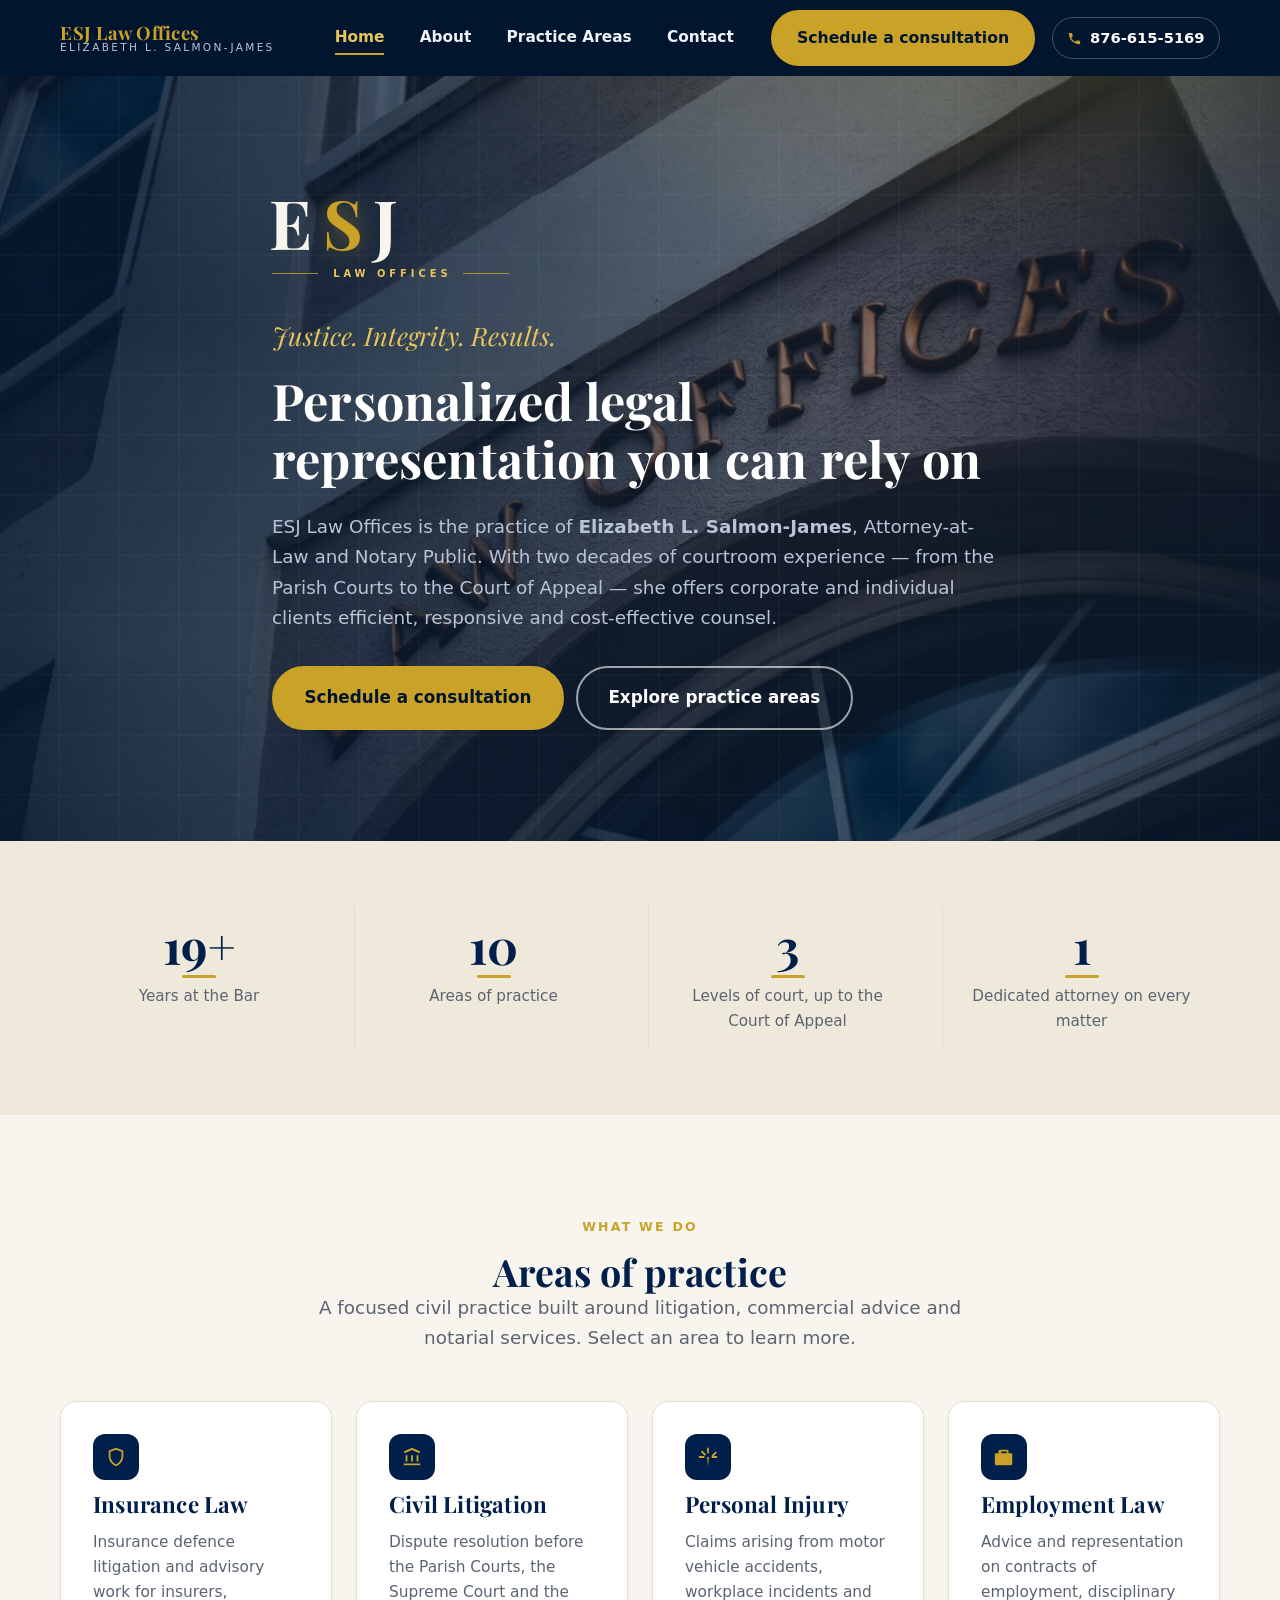
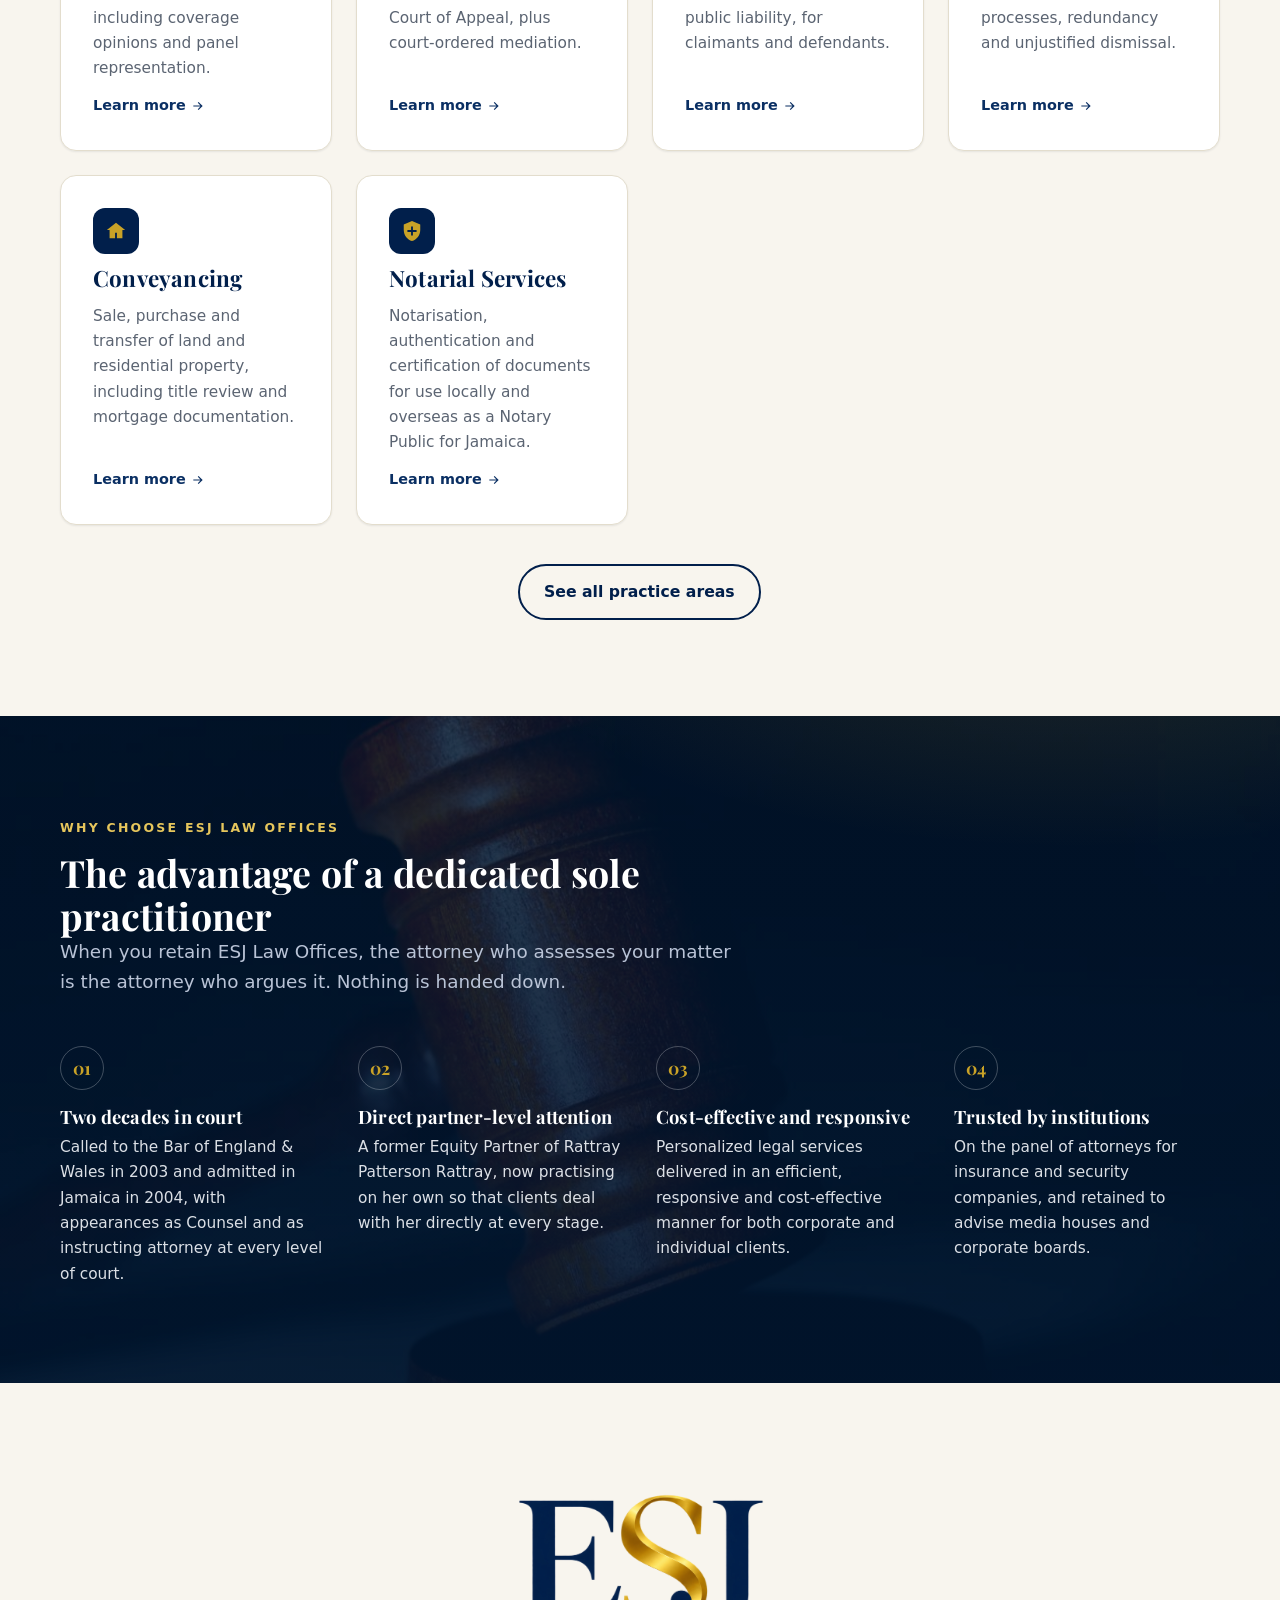
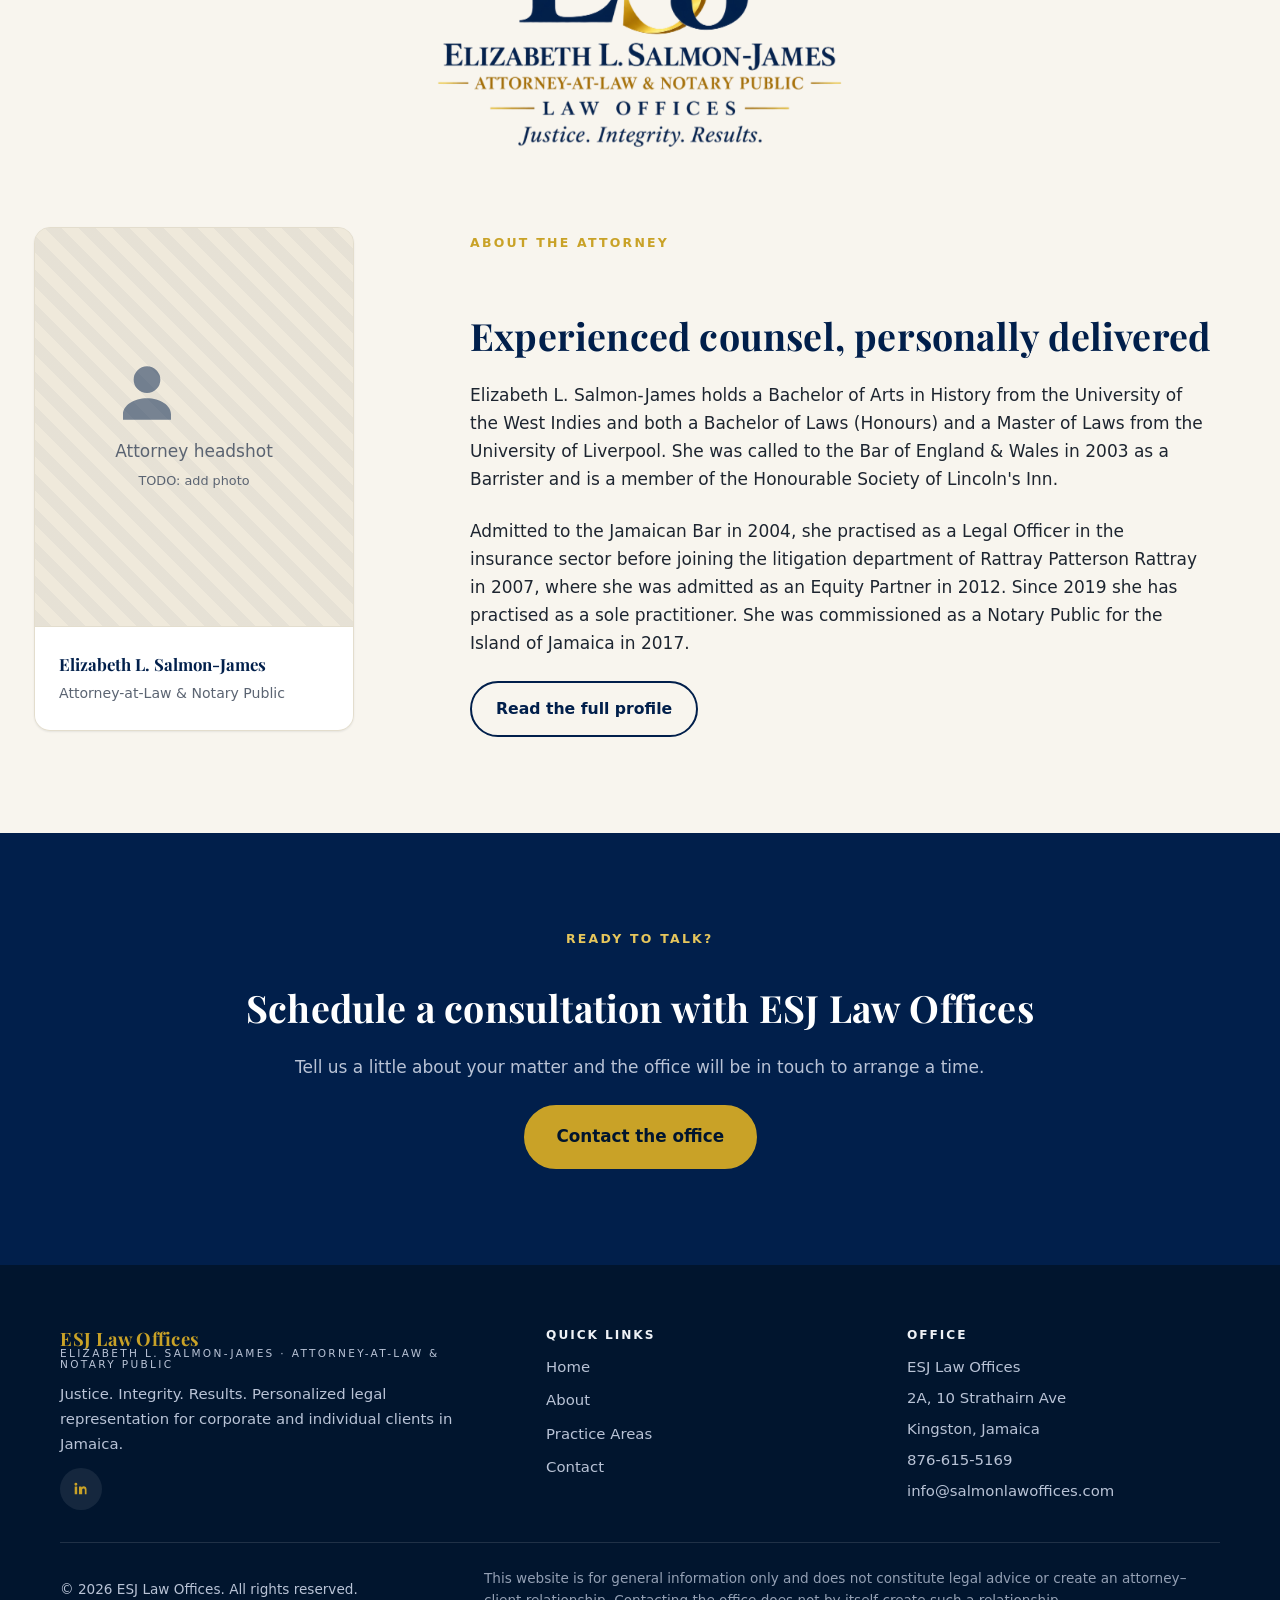
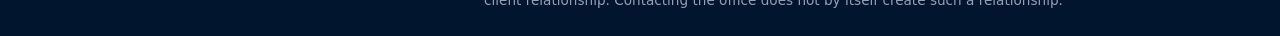
==== commit 51b9cade: "Lighten hero wash, add photo-backed sections, wire in real contact info Hero: drop the navy wash fro" ====
--- a/index.html
+++ b/index.html
@@ -46,11 +46,15 @@
     "areaServed": "Jamaica",
     "knowsAbout": ["Insurance defence litigation", "Civil litigation", "Personal injury litigation", "Contract law", "Employment law", "Landlord and tenant", "Debt collection", "Conveyancing", "Notarial services"],
     "slogan": "Justice. Integrity. Results.",
-    "telephone": "",
+    "telephone": "+1-876-615-5169",
+    "email": "info@salmonlawoffices.com",
     "address": {
       "@type": "PostalAddress",
+      "streetAddress": "2A, 10 Strathairn Ave",
+      "addressLocality": "Kingston",
       "addressCountry": "JM"
-    }
+    },
+    "sameAs": ["https://www.linkedin.com/in/elizabeth-salmon-james-a9105a63"]
   }
   </script>
 </head>
@@ -77,10 +81,9 @@
         <a class="btn btn--gold" href="contact.html">Schedule a consultation</a>
       </nav>
 
-      <!-- TODO: replace with the office's real phone number -->
-      <a class="header-phone" href="tel:+1000000000">
+      <a class="header-phone" href="tel:+18766155169">
         <svg viewBox="0 0 24 24" aria-hidden="true"><path d="M6.6 10.8c1.4 2.8 3.8 5.1 6.6 6.6l2.2-2.2c.3-.3.7-.4 1-.2 1.2.4 2.4.6 3.6.6.6 0 1 .4 1 1V20c0 .6-.4 1-1 1C10.6 21 3 13.4 3 4c0-.6.4-1 1-1h3.5c.6 0 1 .4 1 1 0 1.3.2 2.5.6 3.6.1.4 0 .8-.3 1l-2.2 2.2z"/></svg>
-        <span>(000) 000-0000</span>
+        <span>876-615-5169</span>
       </a>
 
       <button class="nav-toggle" type="button" aria-expanded="false" aria-controls="primary-nav" aria-label="Open navigation menu">
@@ -219,7 +222,11 @@
     </section>
 
     <!-- ================= WHY CHOOSE US ================= -->
-    <section class="section section--navy" aria-labelledby="why-title">
+    <section class="section section--navy has-photo-bg" aria-labelledby="why-title">
+      <div class="photo-bg" aria-hidden="true">
+        <img src="assets/images/bg-why.jpg" alt="" loading="lazy" decoding="async"
+             width="1300" height="1950" />
+      </div>
       <div class="container">
         <div class="section-head reveal reveal--heading">
           <span class="eyebrow">Why choose ESJ Law Offices</span>
@@ -358,15 +365,9 @@
           <p>Justice. Integrity. Results. Personalized legal representation for corporate and
             individual clients in Jamaica.</p>
           <div class="social-row">
-            <!-- TODO: replace href="#" with the office's real social profile URLs, or remove unused icons -->
-            <a class="social-btn" href="#" aria-label="ESJ Law Offices on Facebook" rel="noopener">
-              <svg viewBox="0 0 24 24" aria-hidden="true"><path d="M13 22v-8h2.6l.4-3H13V9.2c0-.9.3-1.5 1.6-1.5H16V5.1c-.3 0-1.2-.1-2.3-.1-2.3 0-3.7 1.4-3.7 3.9V11H7.5v3H10v8h3z"/></svg>
-            </a>
-            <a class="social-btn" href="#" aria-label="ESJ Law Offices on LinkedIn" rel="noopener">
+            <a class="social-btn" href="https://www.linkedin.com/in/elizabeth-salmon-james-a9105a63"
+               aria-label="Elizabeth L. Salmon-James on LinkedIn" rel="noopener" target="_blank">
               <svg viewBox="0 0 24 24" aria-hidden="true"><path d="M6.9 8.5V19H3.6V8.5h3.3zM5.2 3.7a1.9 1.9 0 1 1 0 3.9 1.9 1.9 0 0 1 0-3.9zM20.4 19h-3.3v-5.5c0-1.4-.5-2.3-1.7-2.3-.9 0-1.5.6-1.7 1.2-.1.2-.1.6-.1.9V19H9.3s.1-9.5 0-10.5h3.3v1.5c.4-.7 1.2-1.7 3-1.7 2.2 0 3.8 1.4 3.8 4.5V19z"/></svg>
-            </a>
-            <a class="social-btn" href="#" aria-label="ESJ Law Offices on Instagram" rel="noopener">
-              <svg viewBox="0 0 24 24" aria-hidden="true"><path d="M12 2c2.7 0 3 0 4.1.1 1.1 0 1.8.2 2.5.5.7.3 1.3.7 1.8 1.3.6.5 1 1.1 1.3 1.8.3.7.5 1.4.5 2.5.1 1.1.1 1.4.1 4.1s0 3-.1 4.1c0 1.1-.2 1.8-.5 2.5-.3.7-.7 1.3-1.3 1.8-.5.6-1.1 1-1.8 1.3-.7.3-1.4.5-2.5.5-1.1.1-1.4.1-4.1.1s-3 0-4.1-.1c-1.1 0-1.8-.2-2.5-.5-.7-.3-1.3-.7-1.8-1.3-.6-.5-1-1.1-1.3-1.8-.3-.7-.5-1.4-.5-2.5C2 15 2 14.7 2 12s0-3 .1-4.1c0-1.1.2-1.8.5-2.5.3-.7.7-1.3 1.3-1.8.5-.6 1.1-1 1.8-1.3.7-.3 1.4-.5 2.5-.5C9 2 9.3 2 12 2zm0 5a5 5 0 1 0 0 10 5 5 0 0 0 0-10zm0 8.2A3.2 3.2 0 1 1 12 8.8a3.2 3.2 0 0 1 0 6.4zM17.4 5.4a1.2 1.2 0 1 0 0 2.4 1.2 1.2 0 0 0 0-2.4z"/></svg>
             </a>
           </div>
         </div>
@@ -384,13 +385,11 @@
         <div>
           <h4>Office</h4>
           <address class="footer-nap">
-            <!-- TODO: add the office's street address -->
             <span>ESJ Law Offices</span>
-            <span>Kingston, Jamaica <!-- TODO: full mailing address --></span>
-            <!-- TODO: real phone number -->
-            <a href="tel:+1000000000">(000) 000-0000</a>
-            <!-- TODO: confirm the public contact email address -->
-            <a href="mailto:info@esjlawoffices.com">info@esjlawoffices.com</a>
+            <span>2A, 10 Strathairn Ave</span>
+            <span>Kingston, Jamaica</span>
+            <a href="tel:+18766155169">876-615-5169</a>
+            <a href="mailto:info@salmonlawoffices.com">info@salmonlawoffices.com</a>
           </address>
         </div>
       </div>
--- a/assets/css/styles.css
+++ b/assets/css/styles.css
@@ -321,10 +321,11 @@
   pointer-events: none;
 }
 
-/* Rotating photo backdrop — landscape images cross-fade behind a heavy navy
-   wash so the hero keeps its original near-solid-navy, moody look. The wash
-   carries the same gold top-right glow the plain hero had. Falls back to the
-   plain navy gradient above when JS is off or reduced motion is requested
+/* Rotating photo backdrop — landscape images cross-fade behind a light navy
+   wash so the photos read clearly while the hero keeps its moody navy mood.
+   The wash carries the same gold top-right glow the plain hero had and stays
+   a little denser behind the heading column for text contrast. Falls back to
+   the plain navy gradient above when JS is off or reduced motion is requested
    (main.js then leaves a single static image showing). */
 .hero-media {
   position: absolute;
@@ -351,9 +352,10 @@
   position: absolute;
   inset: 0;
   background:
-    radial-gradient(1100px 460px at 82% -12%, rgba(201, 162, 39, .20), transparent 60%),
-    radial-gradient(130% 120% at 12% 24%, rgba(1, 21, 46, .70) 0%, rgba(1, 21, 46, .84) 55%, rgba(1, 21, 46, .90) 100%),
-    linear-gradient(180deg, rgba(1, 31, 75, .80) 0%, rgba(1, 21, 46, .93) 100%);
+    radial-gradient(1100px 460px at 82% -12%, rgba(201, 162, 39, .22), transparent 60%),
+    radial-gradient(70% 60% at 14% 32%, rgba(1, 21, 46, .44), transparent 72%),
+    linear-gradient(95deg, rgba(1, 21, 46, .64) 0%, rgba(1, 21, 46, .46) 42%, rgba(1, 21, 46, .24) 70%, rgba(1, 21, 46, .32) 100%),
+    linear-gradient(180deg, rgba(1, 21, 46, .28) 0%, rgba(1, 21, 46, .26) 40%, rgba(1, 21, 46, .58) 100%);
 }
 .hero-inner {
   position: relative;
@@ -724,6 +726,10 @@
 .info-list a { text-decoration: none; font-weight: 600; color: var(--navy-700); }
 .info-list a:hover { color: var(--gold); }
 .info-list .sub { font-size: .85rem; color: var(--muted); }
+/* Stack each value + its label on its own line (handles the two phone
+   numbers and the multi-line address in the office-details block). */
+.info-list li > span:last-child { display: grid; gap: .15rem; }
+.info-list li > span:last-child > a { width: max-content; max-width: 100%; }
 
 .map-embed {
   border-radius: var(--radius-lg);
@@ -941,6 +947,56 @@
   color: var(--muted);
   background: var(--white);
   border-top: 1px solid var(--border);
+}
+/* Match the card system: gentle lift + slow zoom on hover. */
+.media-band { transition: box-shadow .25s var(--ease), border-color .25s var(--ease); }
+.media-band img { transition: transform .7s var(--ease); }
+@media (hover: hover) {
+  .media-band:hover { box-shadow: var(--shadow-md); border-color: var(--gold); }
+  .media-band:hover img { transform: scale(1.045); }
+}
+
+/* ---------------------- Photo-backed navy sections --------------------- */
+/* A navy section (page hero, or the home "why choose us" band) with a faint
+   photo behind it — the same photo + navy-wash + gold-glow treatment as the
+   home hero, so the imagery feels like one system. The photo drifts with a
+   very slow Ken Burns pan; both are dropped for prefers-reduced-motion. */
+@keyframes kenburns {
+  from { transform: scale(1.03) translate3d(0, 0, 0); }
+  to   { transform: scale(1.12) translate3d(-1.6%, -1.8%, 0); }
+}
+.has-photo-bg { position: relative; overflow: hidden; }
+.has-photo-bg > .container { position: relative; z-index: 1; }
+.photo-bg {
+  position: absolute;
+  inset: 0;
+  z-index: 0;
+  overflow: hidden;
+  background: var(--navy-deep);
+  pointer-events: none;
+}
+.photo-bg img {
+  width: 100%;
+  height: 100%;
+  object-fit: cover;
+  object-position: 50% 40%;
+  opacity: .92;
+  animation: kenburns 40s var(--ease) alternate infinite;
+  will-change: transform;
+}
+.photo-bg::after {
+  content: "";
+  position: absolute;
+  inset: 0;
+  background:
+    radial-gradient(1000px 420px at 84% -20%, rgba(201, 162, 39, .18), transparent 60%),
+    linear-gradient(180deg, rgba(1, 21, 46, .74) 0%, rgba(1, 21, 46, .88) 100%);
+}
+/* The home feature band carries body copy, so it needs a heavier wash. */
+.section--navy.has-photo-bg .photo-bg::after {
+  background:
+    radial-gradient(1000px 420px at 84% -18%, rgba(201, 162, 39, .16), transparent 60%),
+    linear-gradient(180deg, rgba(1, 21, 46, .82) 0%, rgba(1, 21, 46, .92) 100%);
 }
 
 /* --------------------------- Responsive ------------------------ */
@@ -1004,6 +1060,9 @@
   /* main.js skips the parallax entirely when reduced motion is set, but
      guard here too in case the setting changes after load. */
   .hero-inner { transform: none !important; opacity: 1 !important; }
+  /* Hold the Ken Burns / hover-zoom photos completely still. */
+  .photo-bg img,
+  .media-band img { animation: none !important; transform: none !important; }
 }
 
 /* ----------------------- Print ----------------------------- */
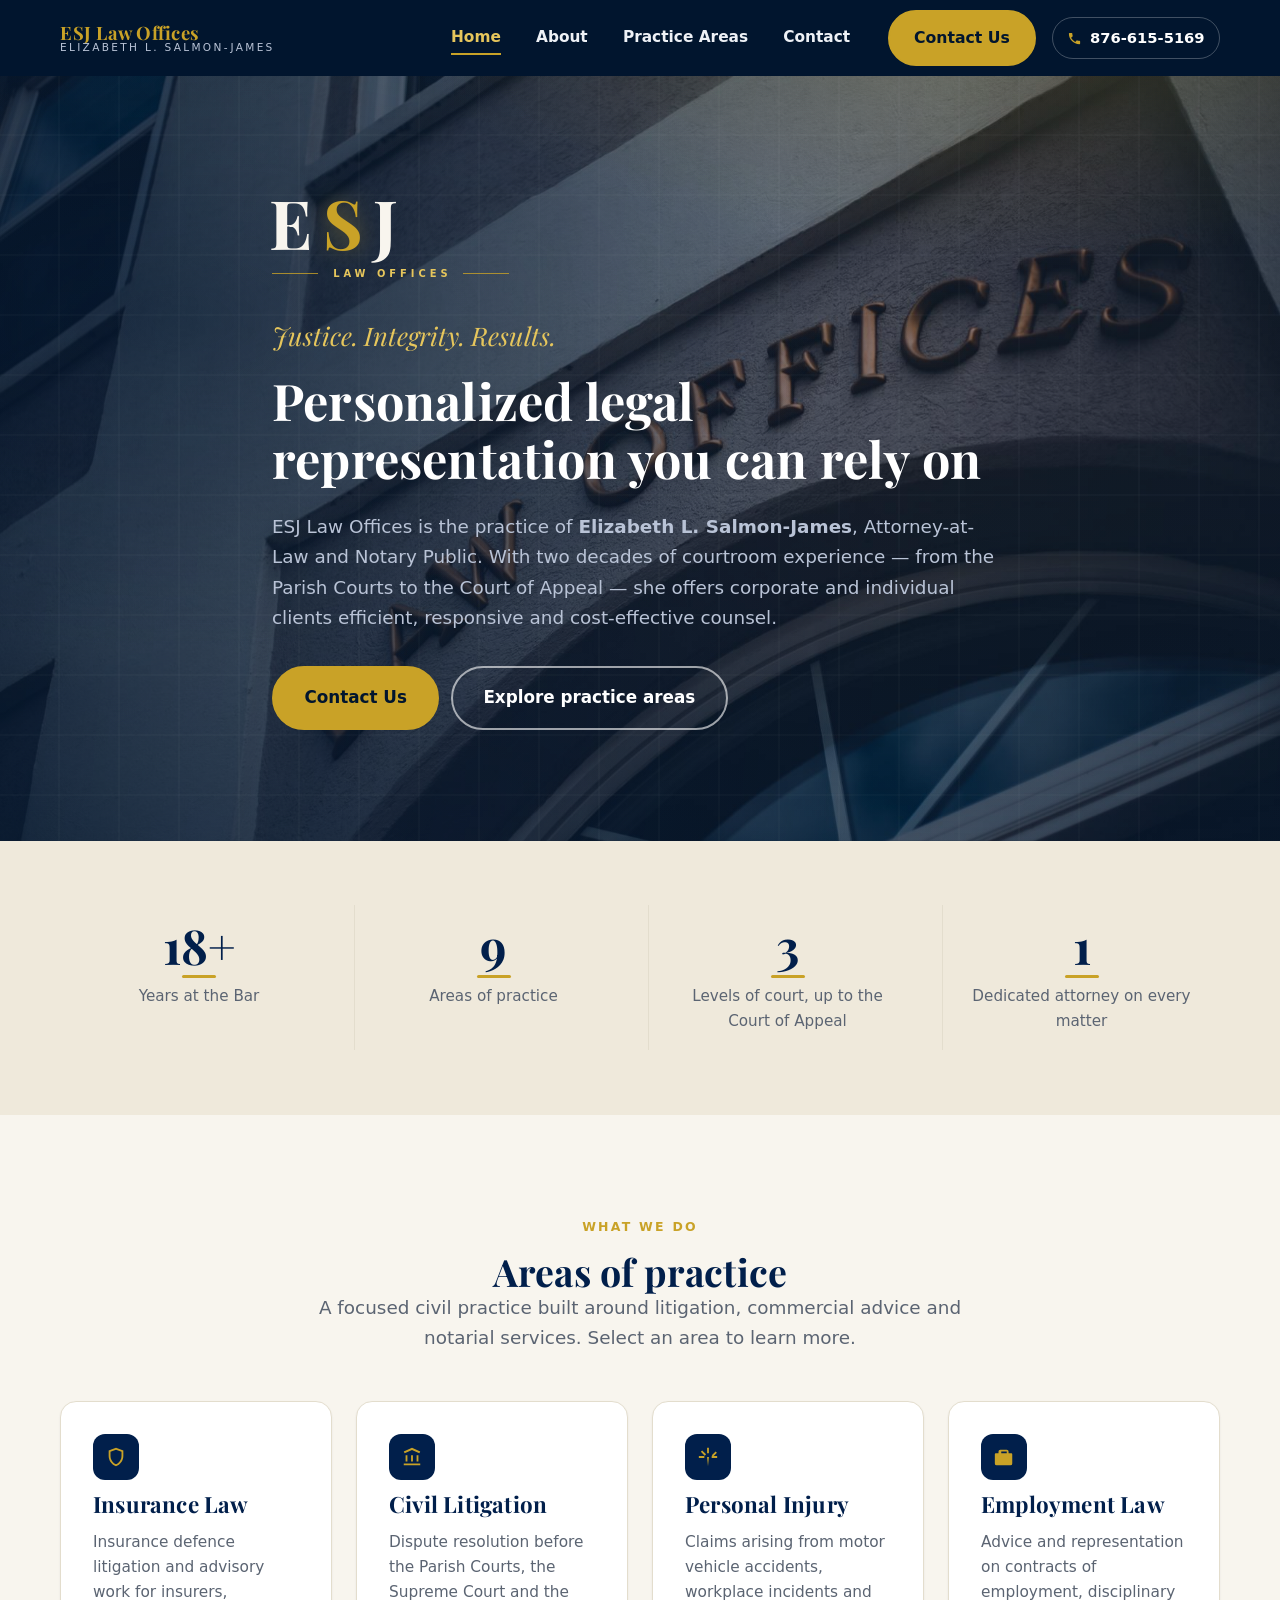
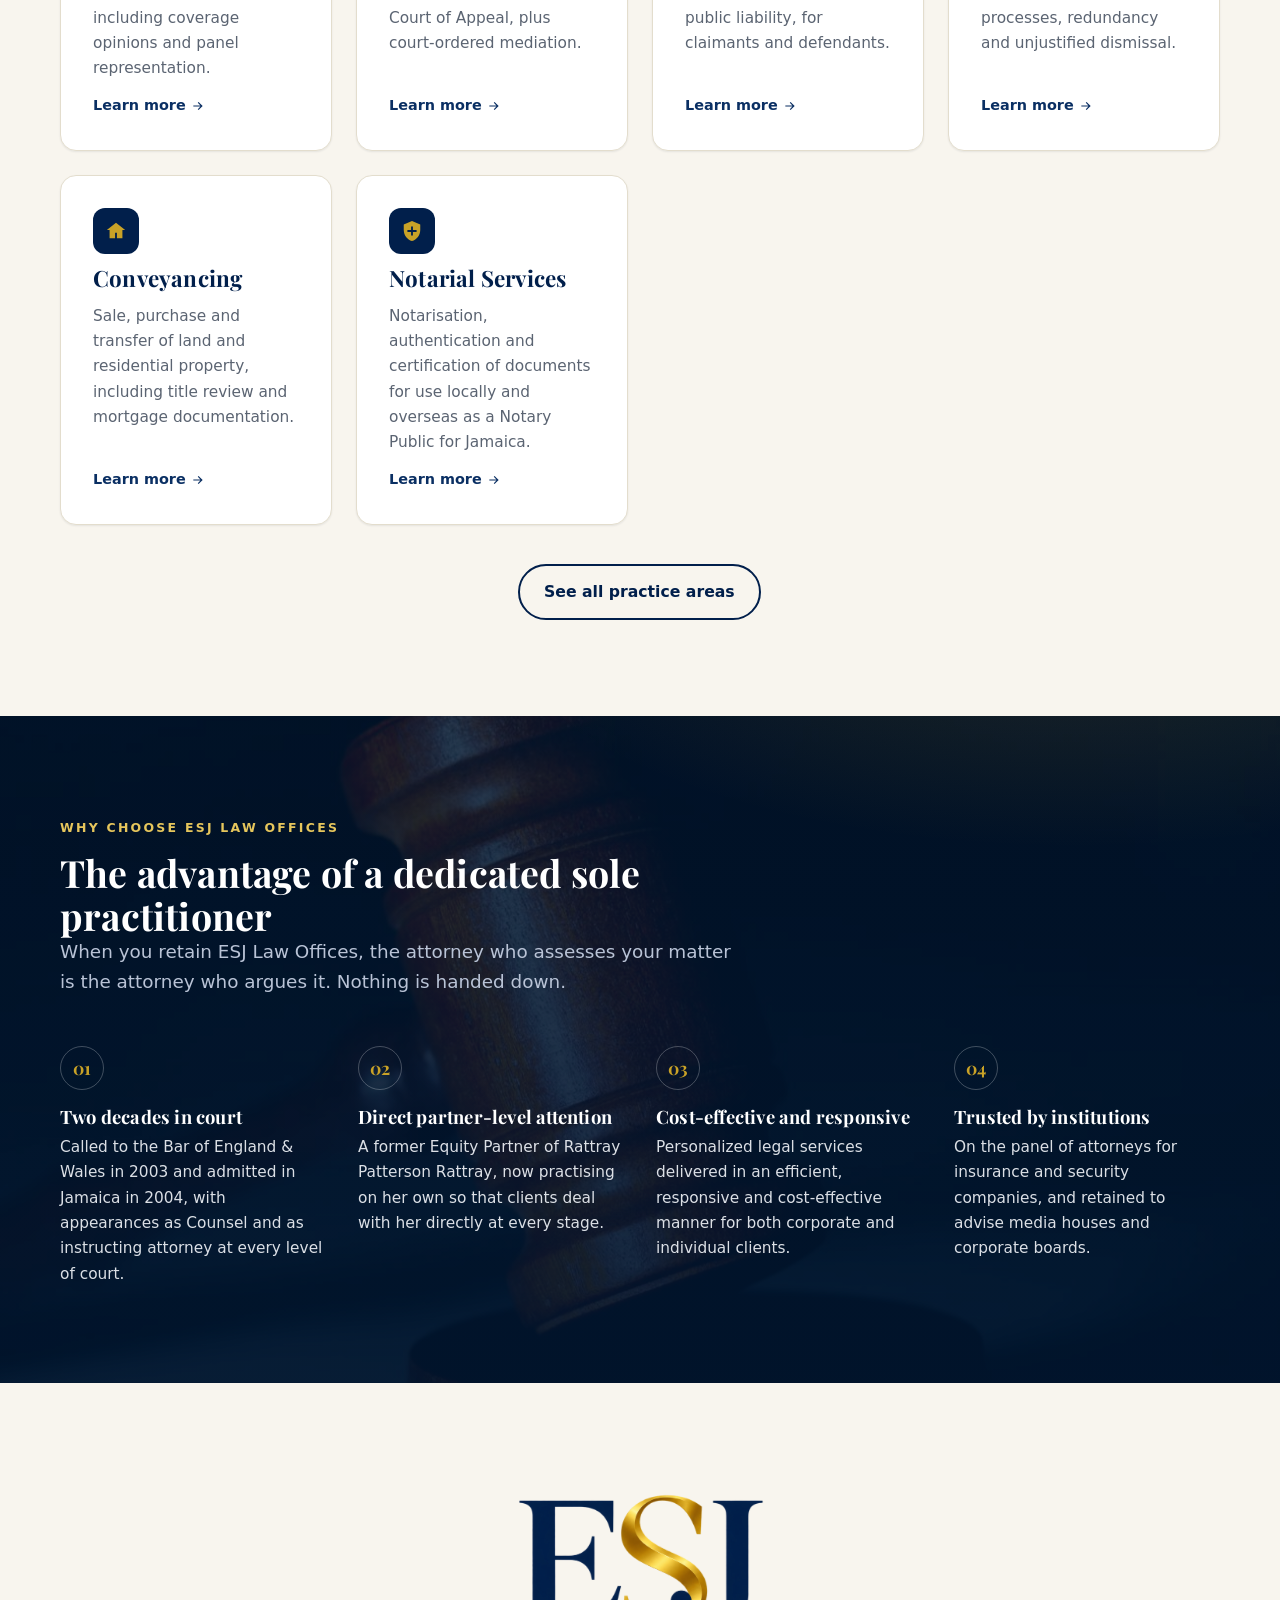
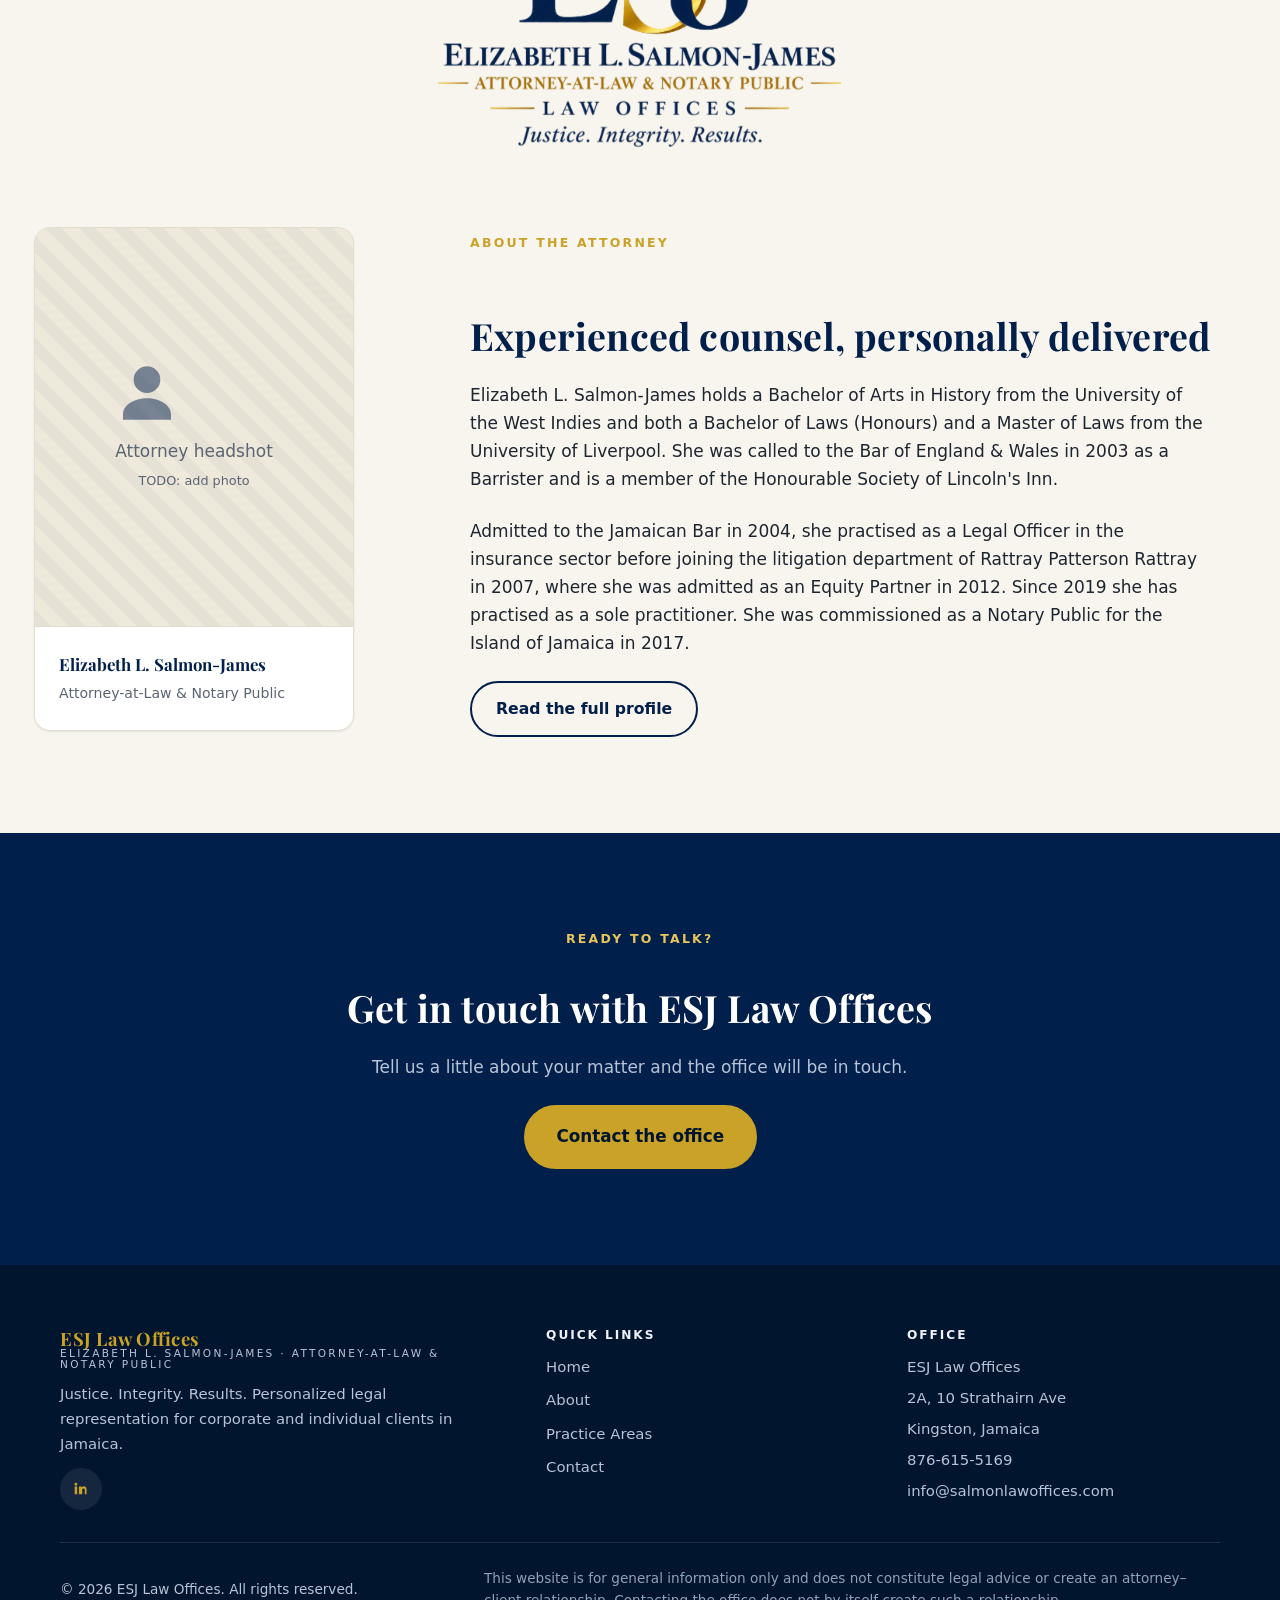
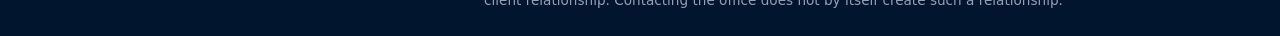
==== commit c32e73ca: "Remove "Schedule a consultation" wording; point CTAs to the Contact page We are not offering online " ====
--- a/index.html
+++ b/index.html
@@ -78,7 +78,7 @@
           <li><a class="nav-link" href="practice-areas.html">Practice&nbsp;Areas</a></li>
           <li><a class="nav-link" href="contact.html">Contact</a></li>
         </ul>
-        <a class="btn btn--gold" href="contact.html">Schedule a consultation</a>
+        <a class="btn btn--gold" href="contact.html">Contact Us</a>
       </nav>
 
       <a class="header-phone" href="tel:+18766155169">
@@ -124,7 +124,7 @@
           clients efficient, responsive and cost-effective counsel.
         </p>
         <div class="hero-actions reveal" data-reveal-delay="3">
-          <a class="btn btn--gold btn--lg" href="contact.html">Schedule a consultation</a>
+          <a class="btn btn--gold btn--lg" href="contact.html">Contact Us</a>
           <a class="btn btn--ghost btn--lg" href="practice-areas.html">Explore practice areas</a>
         </div>
       </div>
@@ -317,9 +317,9 @@
     <section class="section section--navy cta-band" aria-labelledby="cta-title">
       <div class="container">
         <span class="eyebrow reveal">Ready to talk?</span>
-        <h2 id="cta-title" class="reveal reveal--heading" data-reveal-delay="1">Schedule a consultation with ESJ Law Offices</h2>
+        <h2 id="cta-title" class="reveal reveal--heading" data-reveal-delay="1">Get in touch with ESJ Law Offices</h2>
         <p class="reveal" data-reveal-delay="2">
-          Tell us a little about your matter and the office will be in touch to arrange a time.
+          Tell us a little about your matter and the office will be in touch.
         </p>
         <div class="reveal" data-reveal-delay="3">
           <a class="btn btn--gold btn--lg" href="contact.html">Contact the office</a>
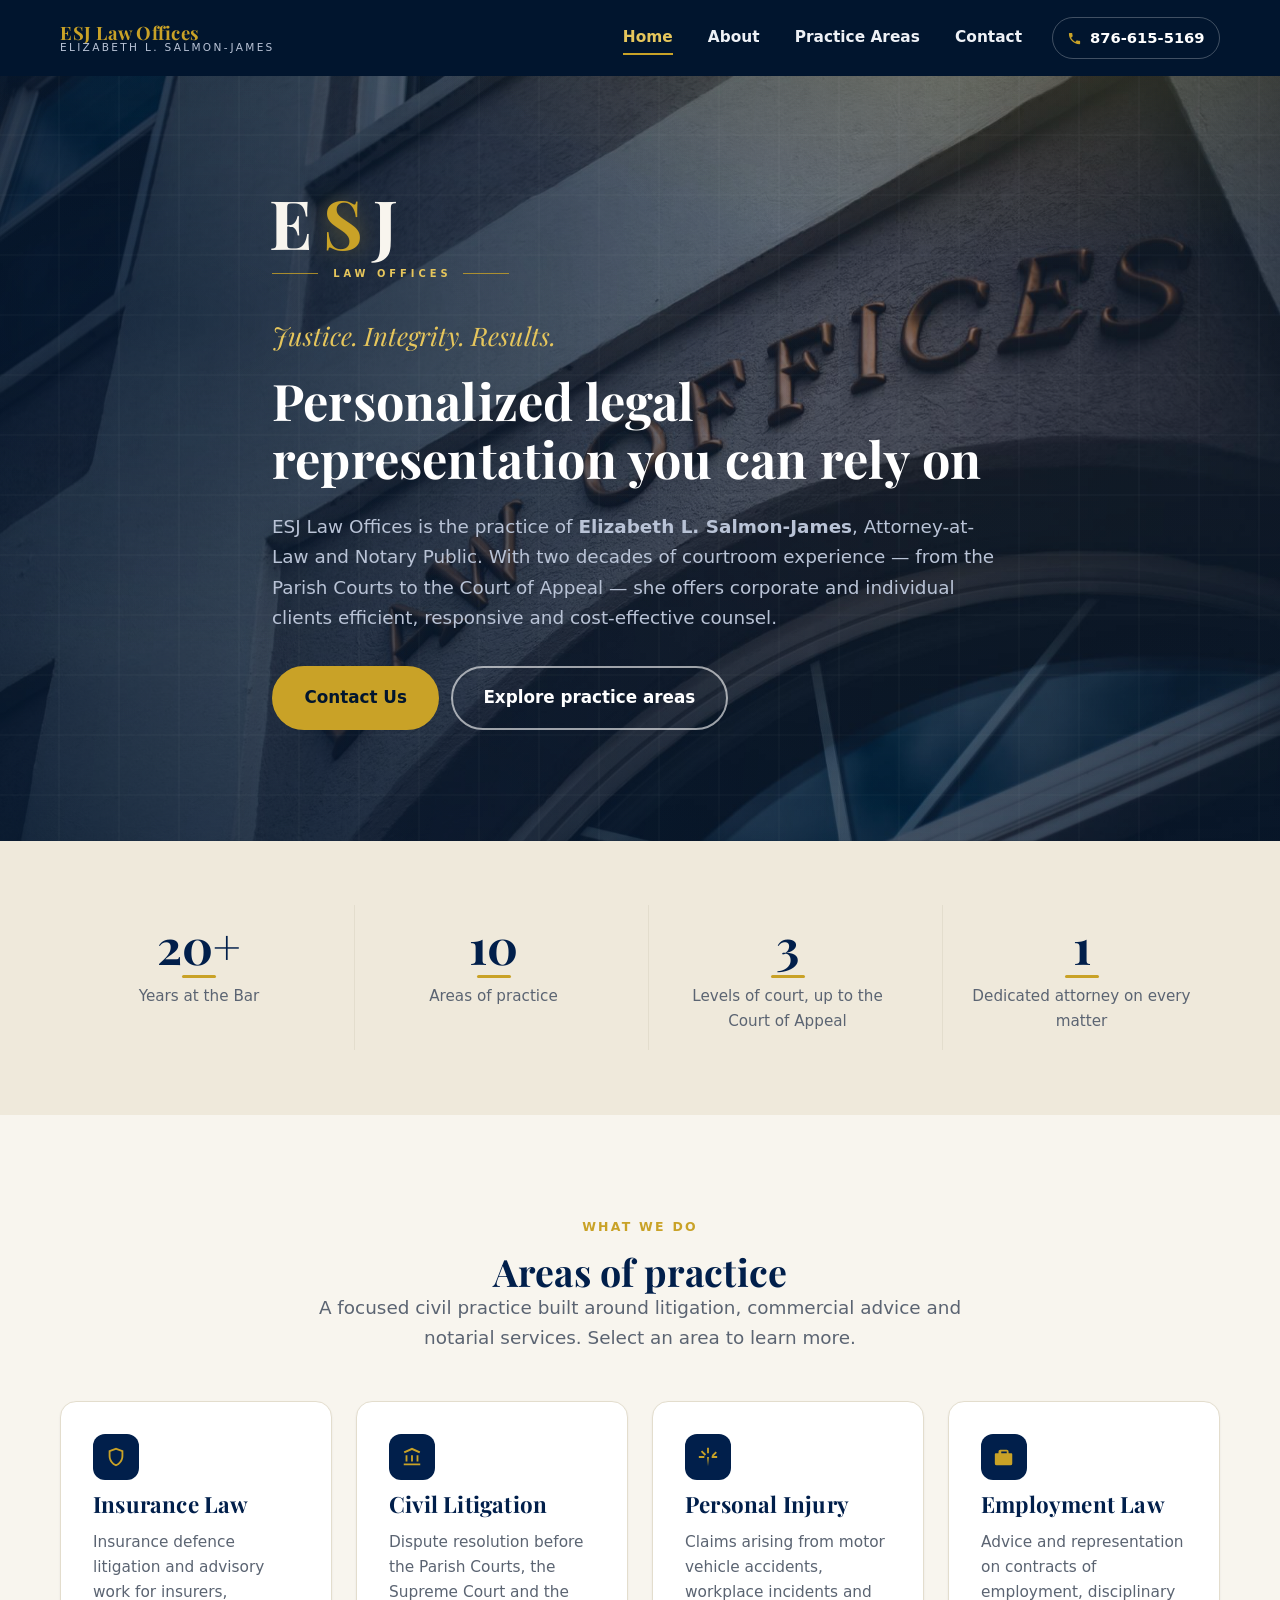
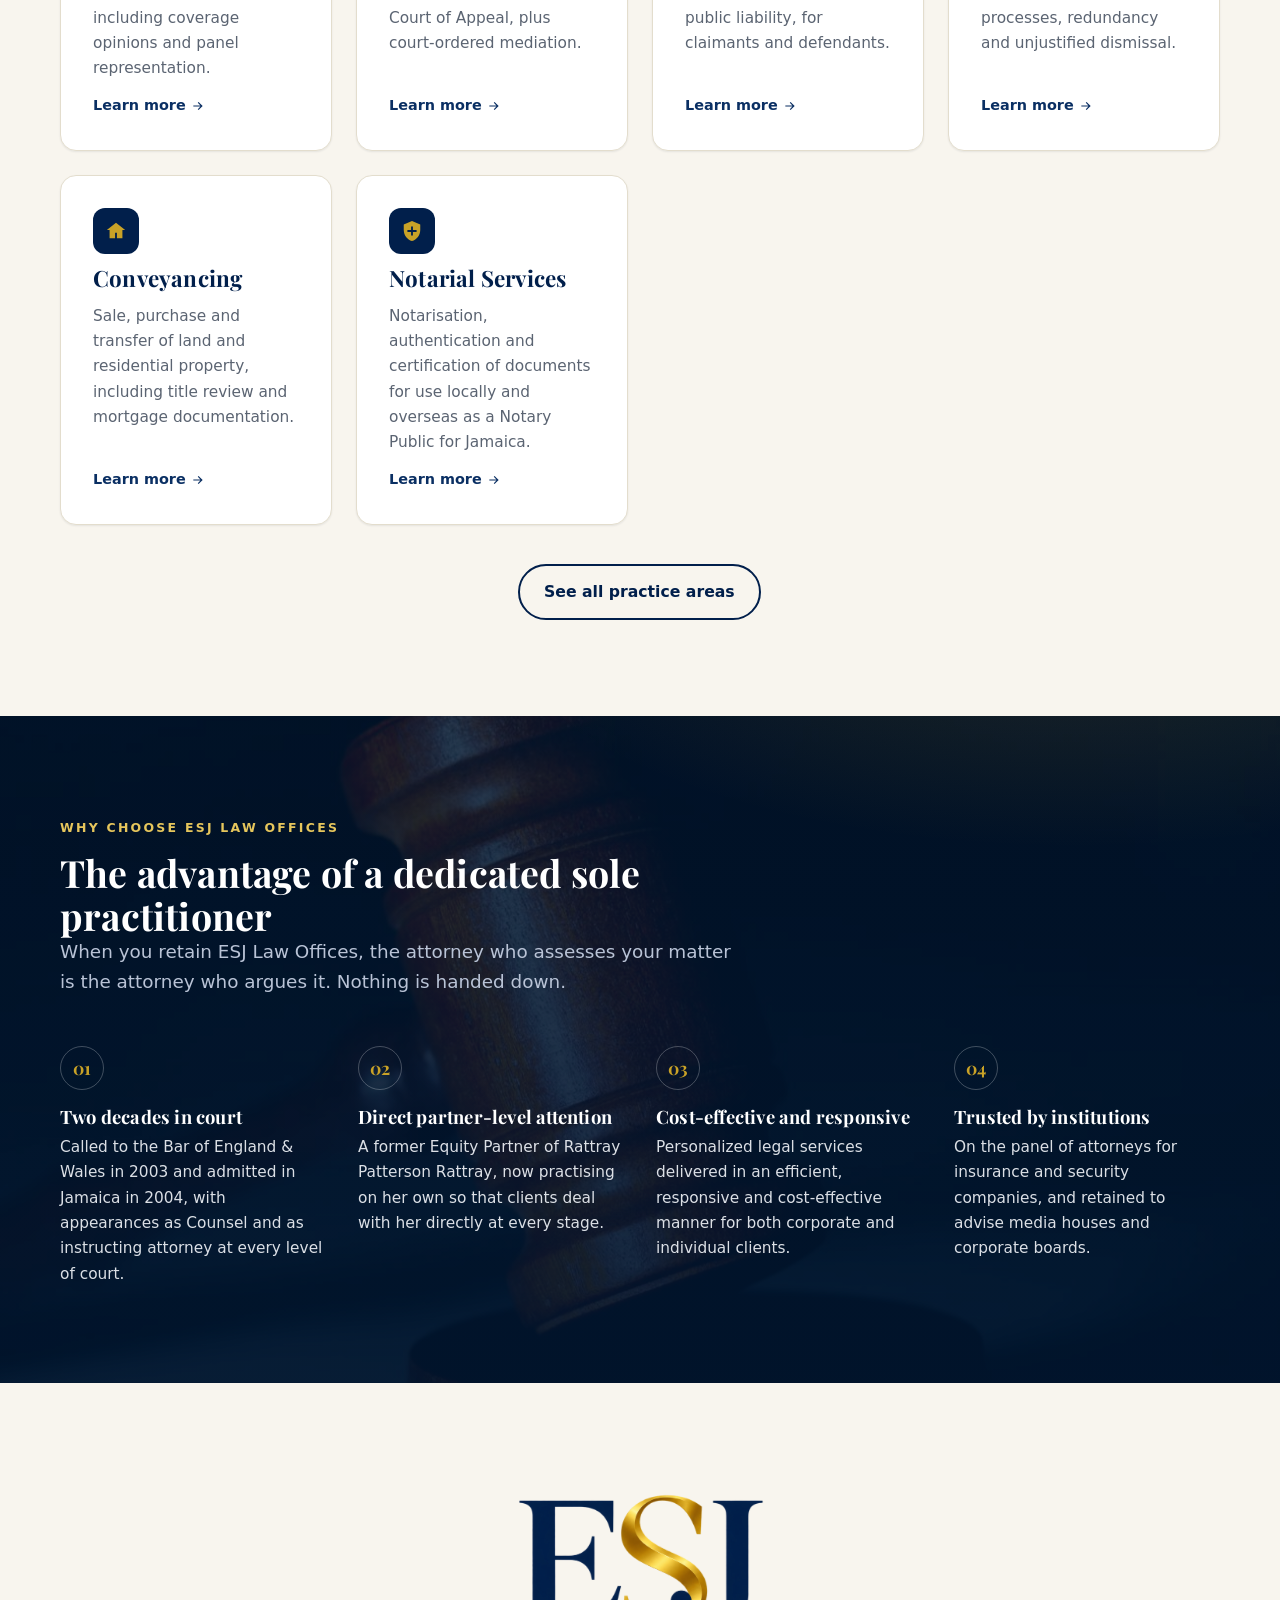
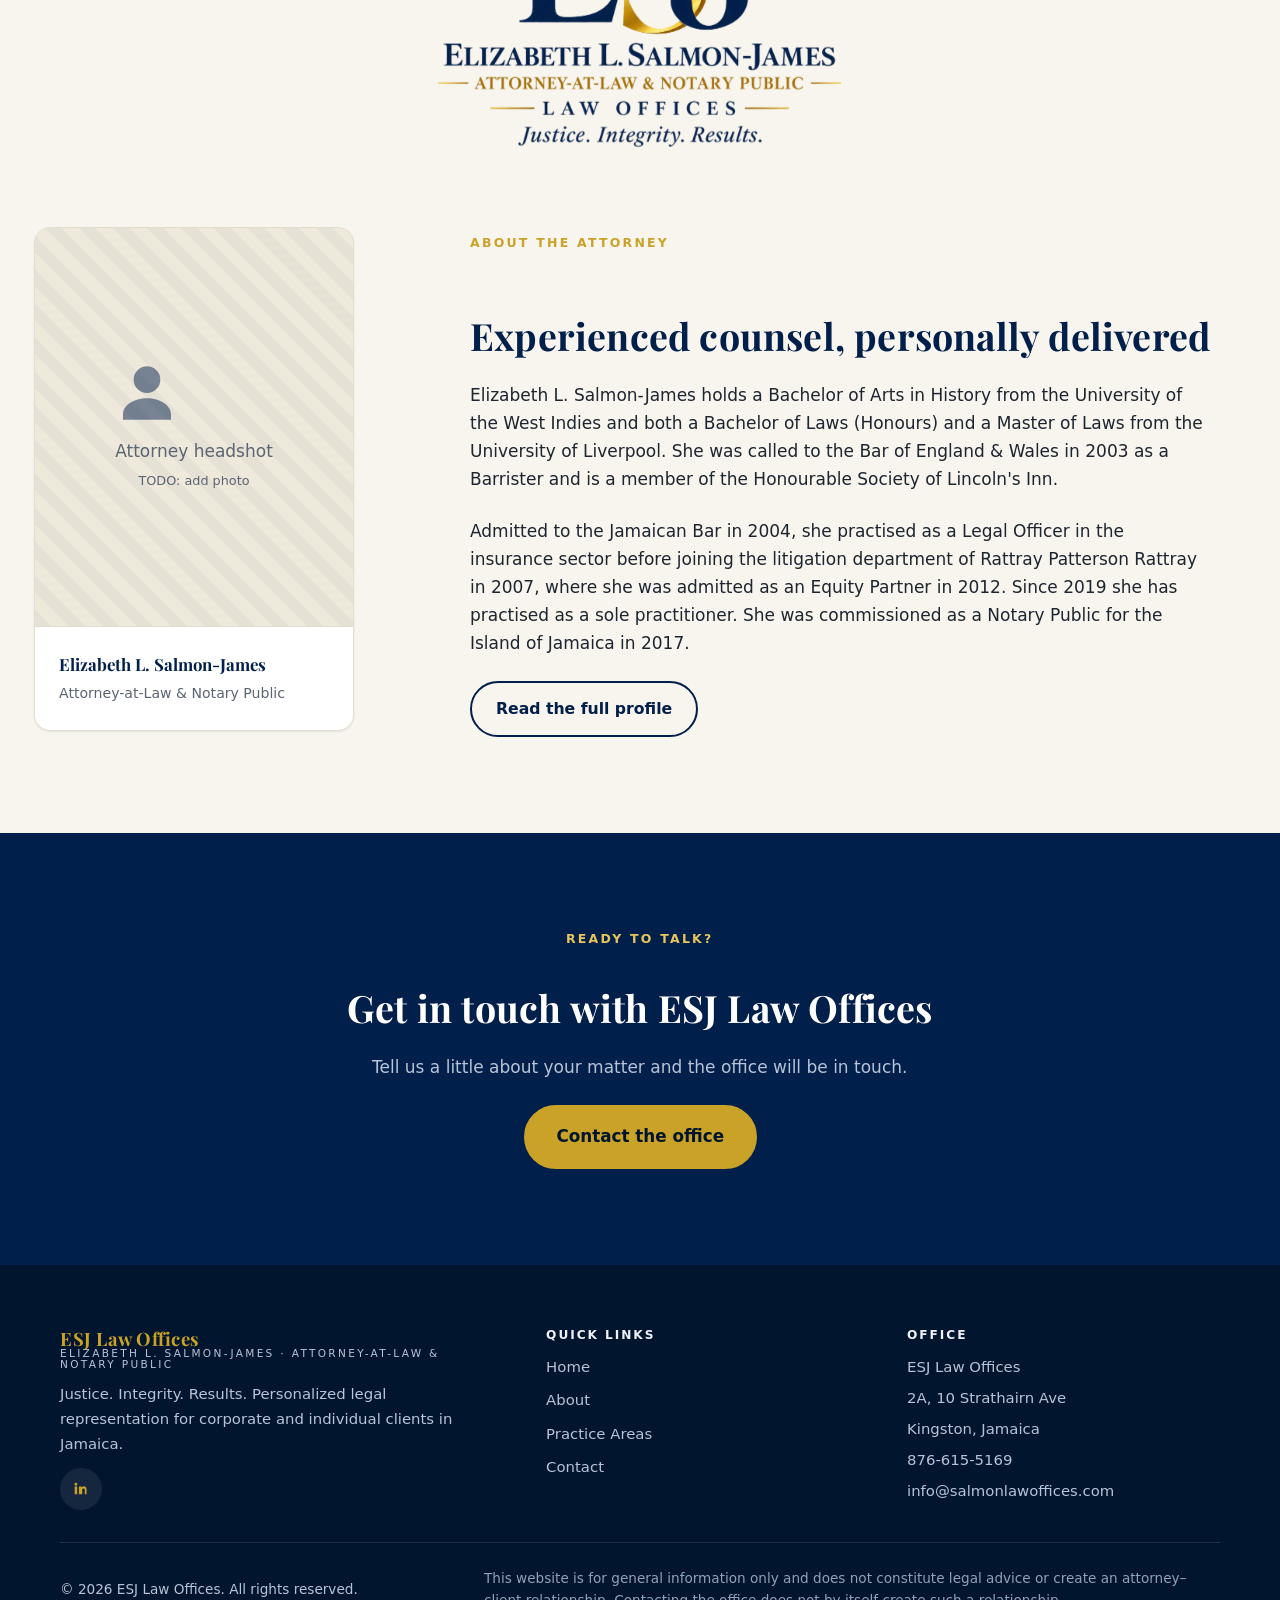
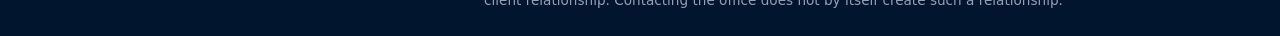
==== commit 6ea1ed30: "Drop the redundant header "Contact Us" CTA button The nav bar already carries a "Contact" link, so t" ====
--- a/index.html
+++ b/index.html
@@ -78,7 +78,6 @@
           <li><a class="nav-link" href="practice-areas.html">Practice&nbsp;Areas</a></li>
           <li><a class="nav-link" href="contact.html">Contact</a></li>
         </ul>
-        <a class="btn btn--gold" href="contact.html">Contact Us</a>
       </nav>
 
       <a class="header-phone" href="tel:+18766155169">
--- a/assets/css/styles.css
+++ b/assets/css/styles.css
@@ -1039,7 +1039,6 @@
   }
   .nav-link::after { display: none; }
   .nav-link[aria-current="page"] { background: rgba(201,162,39,.12); }
-  .primary-nav .btn { margin-top: var(--space-4); justify-content: center; }
 }
 
 @media (max-width: 560px) {
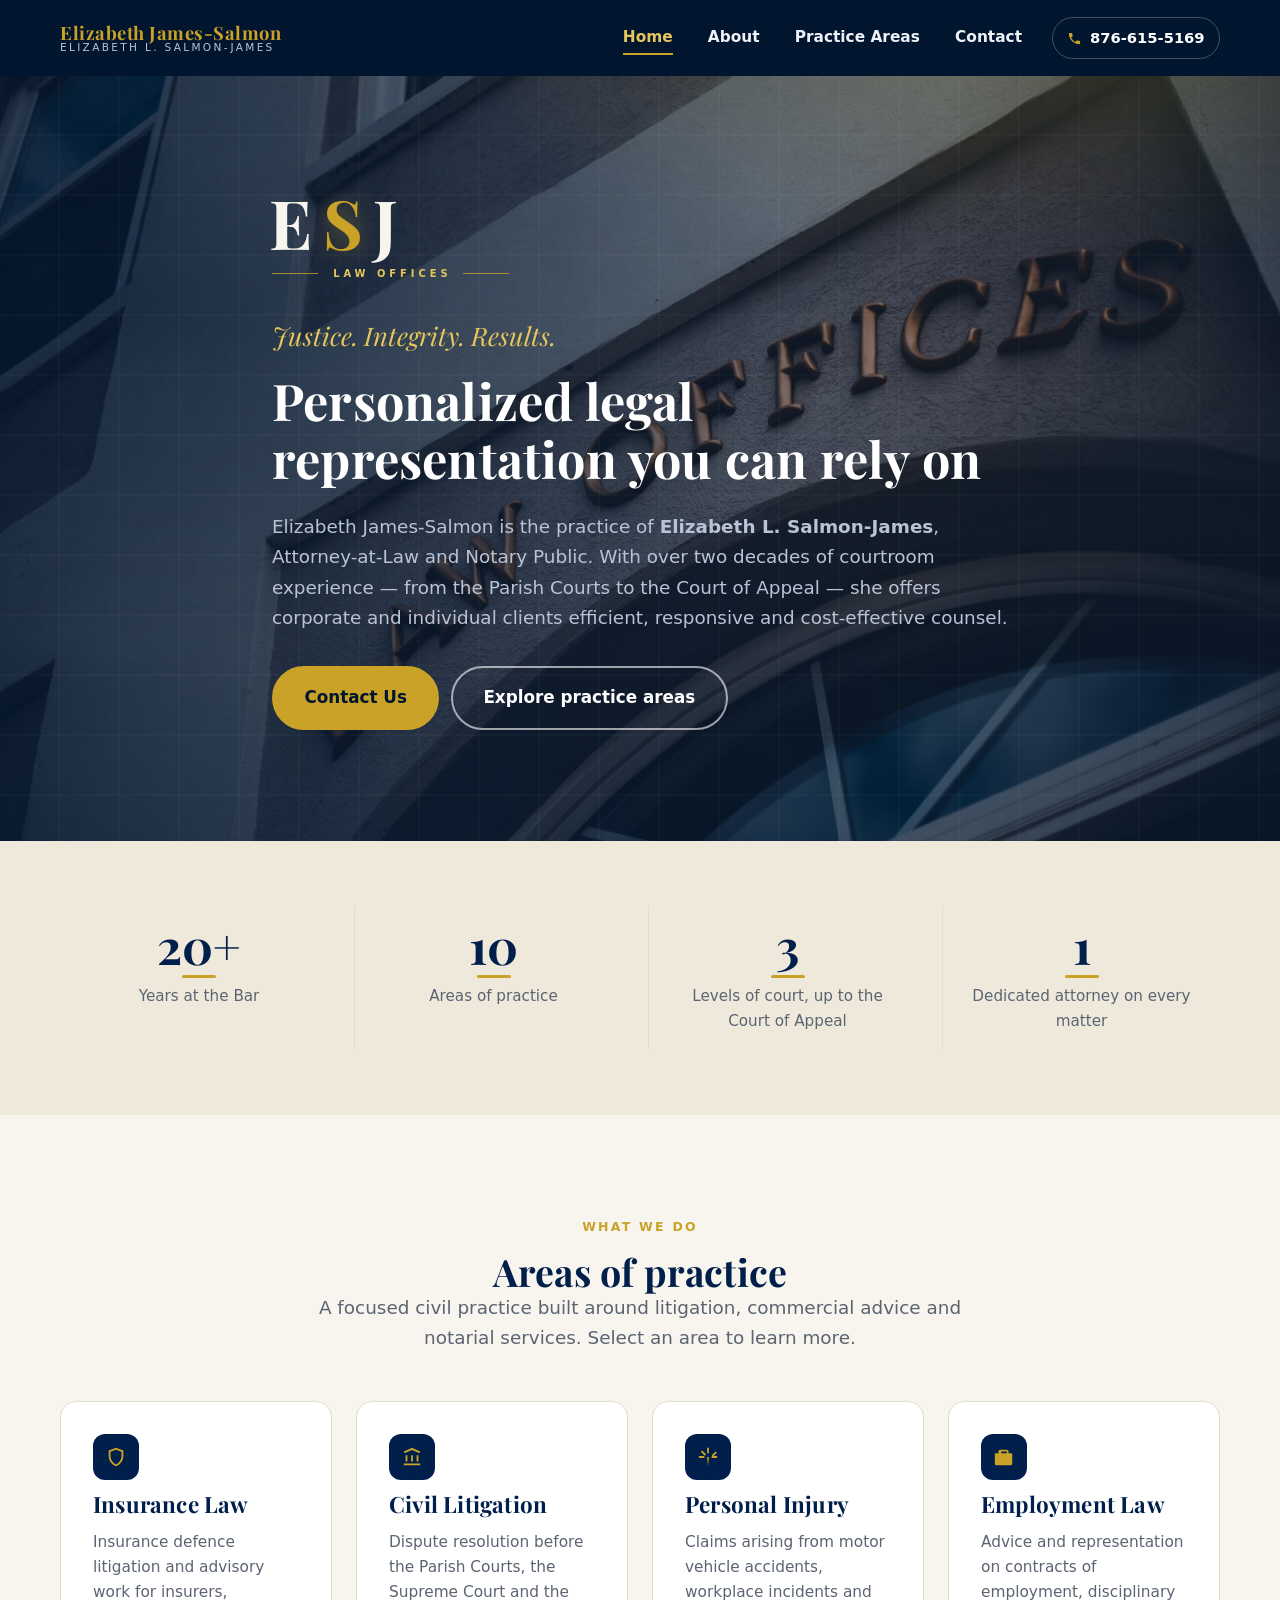
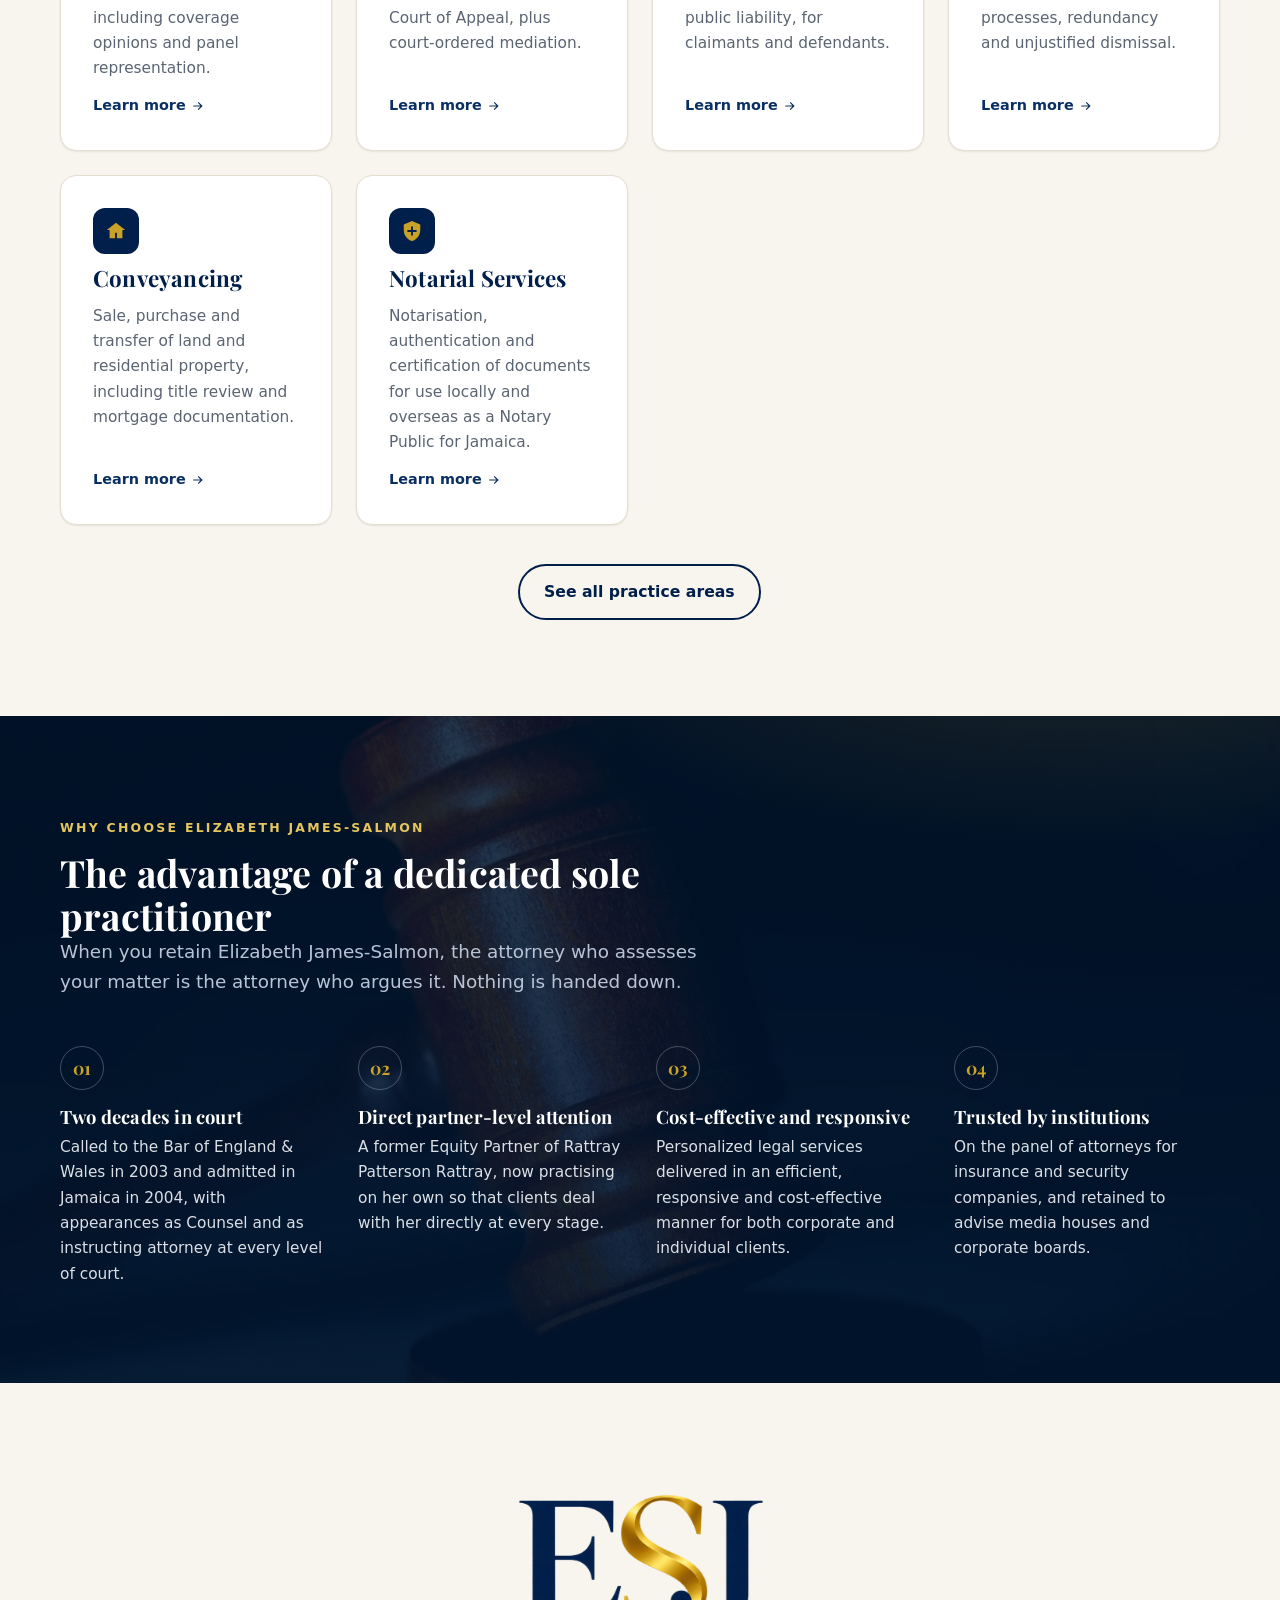
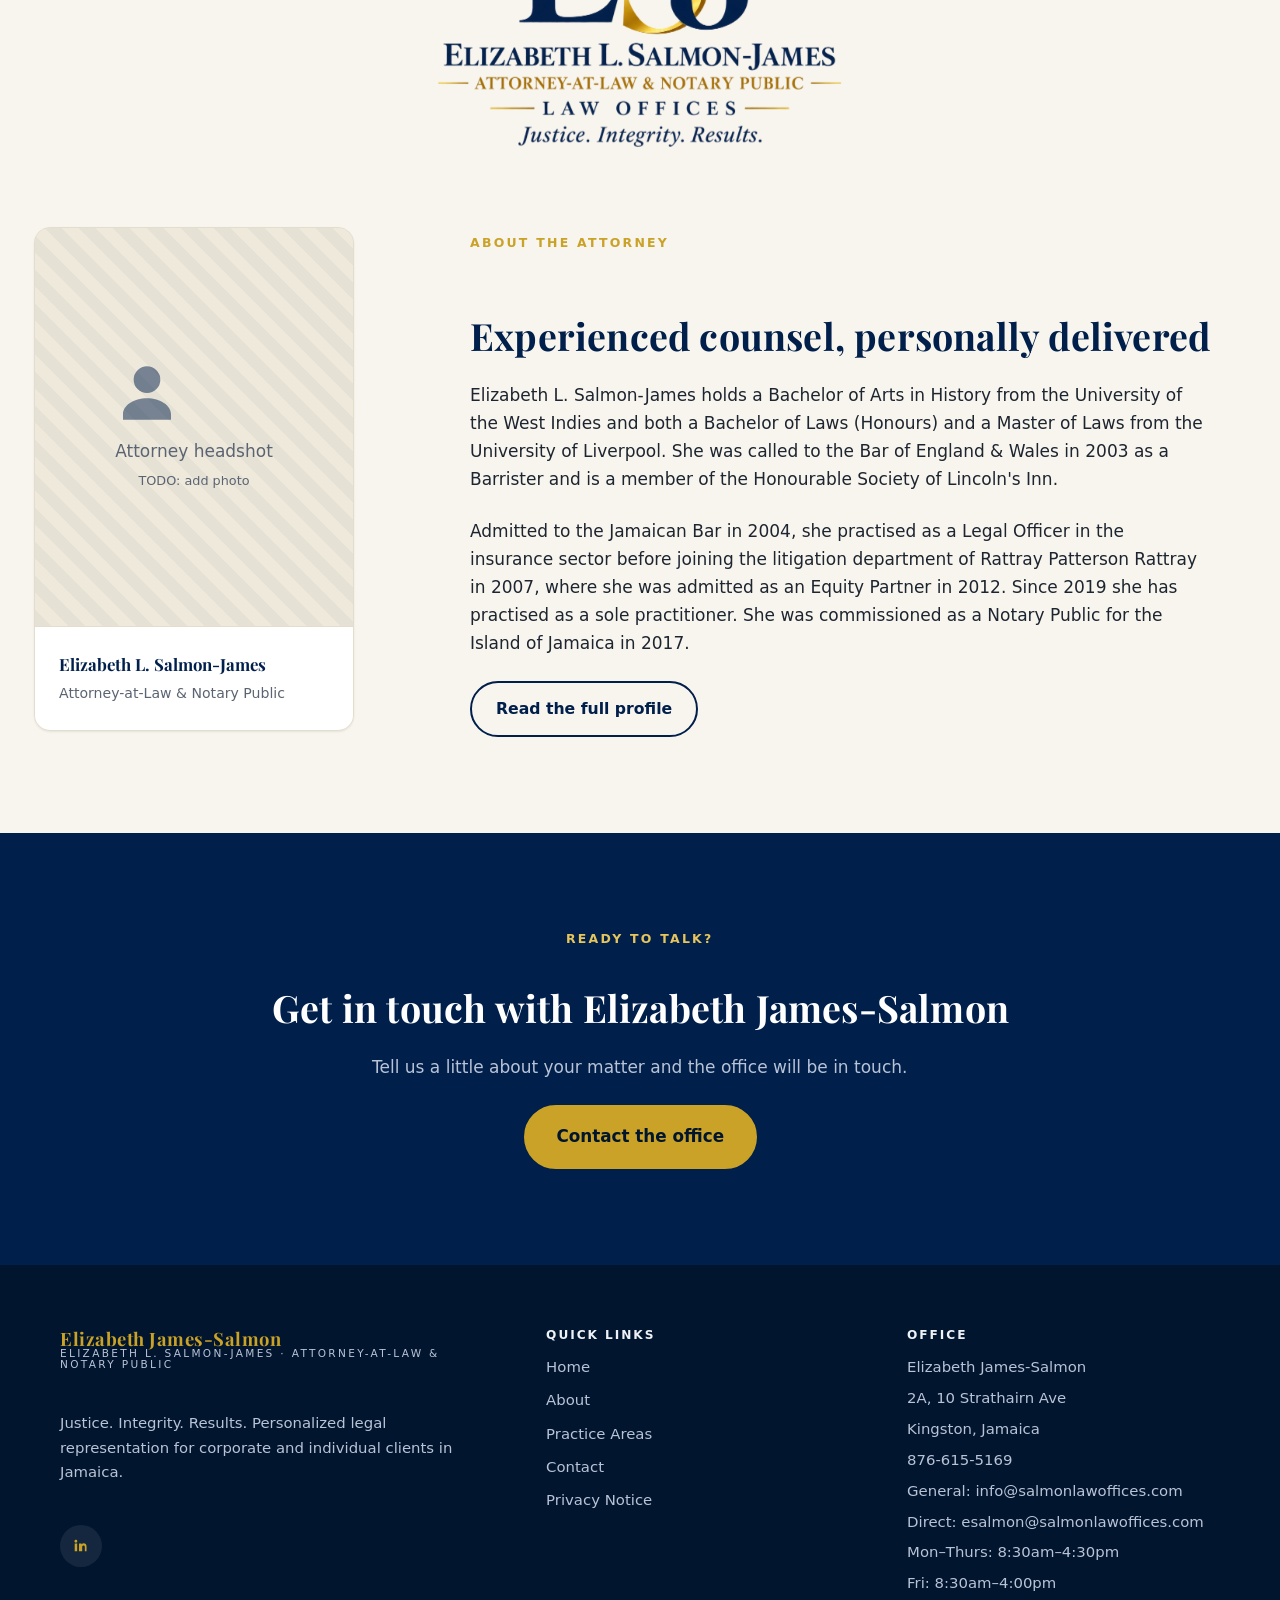
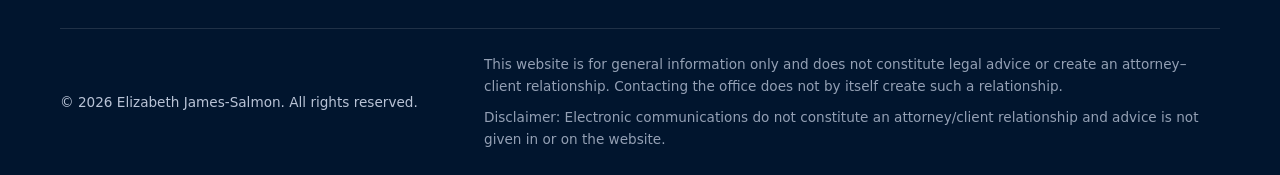
==== commit 12764c03: "Correct practice name, add hours/second email, privacy notice - Replace the non-registered "ESJ Law " ====
--- a/index.html
+++ b/index.html
@@ -3,15 +3,15 @@
 <head>
   <meta charset="UTF-8" />
   <meta name="viewport" content="width=device-width, initial-scale=1" />
-  <title>ESJ Law Offices | Elizabeth L. Salmon-James, Attorney-at-Law &amp; Notary Public</title>
-  <meta name="description" content="ESJ Law Offices — the practice of Elizabeth L. Salmon-James, Attorney-at-Law and Notary Public in Jamaica. Insurance defence, civil and personal injury litigation, employment, conveyancing and notarial services. Justice. Integrity. Results." />
+  <title>Elizabeth James-Salmon | Elizabeth L. Salmon-James, Attorney-at-Law &amp; Notary Public</title>
+  <meta name="description" content="Elizabeth James-Salmon — the practice of Elizabeth L. Salmon-James, Attorney-at-Law and Notary Public in Jamaica. Insurance defence, civil and personal injury litigation, employment, conveyancing and notarial services. Justice. Integrity. Results." />
   <link rel="canonical" href="https://www.esjlawoffices.com/" />
   <meta name="theme-color" content="#01152e" />
 
   <!-- Open Graph / social -->
   <meta property="og:type" content="website" />
-  <meta property="og:site_name" content="ESJ Law Offices" />
-  <meta property="og:title" content="ESJ Law Offices | Elizabeth L. Salmon-James, Attorney-at-Law &amp; Notary Public" />
+  <meta property="og:site_name" content="Elizabeth James-Salmon" />
+  <meta property="og:title" content="Elizabeth James-Salmon | Elizabeth L. Salmon-James, Attorney-at-Law &amp; Notary Public" />
   <meta property="og:description" content="Personalized legal representation in Jamaica — efficient, responsive and cost-effective. Justice. Integrity. Results." />
   <meta property="og:url" content="https://www.esjlawoffices.com/" />
   <meta property="og:image" content="https://www.esjlawoffices.com/assets/images/og-image.jpg" />
@@ -38,7 +38,8 @@
   {
     "@context": "https://schema.org",
     "@type": "Attorney",
-    "name": "ESJ Law Offices",
+    "name": "Elizabeth James-Salmon",
+    "legalName": "Elizabeth James-Salmon",
     "description": "The practice of Elizabeth L. Salmon-James, Attorney-at-Law and Notary Public.",
     "founder": "Elizabeth L. Salmon-James",
     "url": "https://www.esjlawoffices.com/",
@@ -64,9 +65,9 @@
   <!-- ================= HEADER ================= -->
   <header class="site-header">
     <div class="container header-inner">
-      <a class="brand" href="index.html" aria-label="ESJ Law Offices — home">
+      <a class="brand" href="index.html" aria-label="Elizabeth James-Salmon — home">
         <span class="brand-text">
-          <span class="b1">ESJ Law Offices</span>
+          <span class="b1">Elizabeth James-Salmon</span>
           <span class="b2">Elizabeth L. Salmon-James</span>
         </span>
       </a>
@@ -117,8 +118,8 @@
         <p class="tagline reveal">Justice. Integrity. Results.</p>
         <h1 class="reveal reveal--heading" data-reveal-delay="1">Personalized legal representation you can rely on</h1>
         <p class="lead reveal" data-reveal-delay="2">
-          ESJ Law Offices is the practice of <strong>Elizabeth L. Salmon-James</strong>,
-          Attorney-at-Law and Notary Public. With two decades of courtroom experience —
+          Elizabeth James-Salmon is the practice of <strong>Elizabeth L. Salmon-James</strong>,
+          Attorney-at-Law and Notary Public. With over two decades of courtroom experience —
           from the Parish Courts to the Court of Appeal — she offers corporate and individual
           clients efficient, responsive and cost-effective counsel.
         </p>
@@ -132,7 +133,7 @@
     <!-- ================= STATS ================= -->
     <section class="section section--tight stats-band" aria-labelledby="stats-title">
       <div class="container">
-        <h2 id="stats-title" class="visually-hidden">ESJ Law Offices at a glance</h2>
+        <h2 id="stats-title" class="visually-hidden">Elizabeth James-Salmon at a glance</h2>
         <div class="stats-grid" data-reveal-group>
           <div class="stat reveal">
             <span class="stat-num" data-count="20" data-count-suffix="+">20+</span>
@@ -228,9 +229,9 @@
       </div>
       <div class="container">
         <div class="section-head reveal reveal--heading">
-          <span class="eyebrow">Why choose ESJ Law Offices</span>
+          <span class="eyebrow">Why choose Elizabeth James-Salmon</span>
           <h2 id="why-title">The advantage of a dedicated sole practitioner</h2>
-          <p class="lead">When you retain ESJ Law Offices, the attorney who assesses your matter is
+          <p class="lead">When you retain Elizabeth James-Salmon, the attorney who assesses your matter is
             the attorney who argues it. Nothing is handed down.</p>
         </div>
 
@@ -316,7 +317,7 @@
     <section class="section section--navy cta-band" aria-labelledby="cta-title">
       <div class="container">
         <span class="eyebrow reveal">Ready to talk?</span>
-        <h2 id="cta-title" class="reveal reveal--heading" data-reveal-delay="1">Get in touch with ESJ Law Offices</h2>
+        <h2 id="cta-title" class="reveal reveal--heading" data-reveal-delay="1">Get in touch with Elizabeth James-Salmon</h2>
         <p class="reveal" data-reveal-delay="2">
           Tell us a little about your matter and the office will be in touch.
         </p>
@@ -358,7 +359,7 @@
       <div class="footer-grid">
         <div class="footer-brand">
           <span class="brand-text">
-            <span class="b1">ESJ Law Offices</span>
+            <span class="b1">Elizabeth James-Salmon</span>
             <span class="b2">Elizabeth L. Salmon-James &middot; Attorney-at-Law &amp; Notary Public</span>
           </span>
           <p>Justice. Integrity. Results. Personalized legal representation for corporate and
@@ -378,28 +379,38 @@
             <li><a href="about.html">About</a></li>
             <li><a href="practice-areas.html">Practice Areas</a></li>
             <li><a href="contact.html">Contact</a></li>
+            <li><a href="privacy.html">Privacy Notice</a></li>
           </ul>
         </div>
 
         <div>
           <h4>Office</h4>
           <address class="footer-nap">
-            <span>ESJ Law Offices</span>
+            <span>Elizabeth James-Salmon</span>
             <span>2A, 10 Strathairn Ave</span>
             <span>Kingston, Jamaica</span>
             <a href="tel:+18766155169">876-615-5169</a>
-            <a href="mailto:info@salmonlawoffices.com">info@salmonlawoffices.com</a>
+            <a href="mailto:info@salmonlawoffices.com">General: info@salmonlawoffices.com</a>
+            <a href="mailto:esalmon@salmonlawoffices.com">Direct: esalmon@salmonlawoffices.com</a>
+            <span>Mon&ndash;Thurs: 8:30am&ndash;4:30pm</span>
+            <span>Fri: 8:30am&ndash;4:00pm</span>
           </address>
         </div>
       </div>
 
       <div class="footer-bottom">
-        <p>&copy; <span id="year">2026</span> ESJ Law Offices. All rights reserved.</p>
-        <p class="disclaimer">
-          This website is for general information only and does not constitute legal advice or
-          create an attorney–client relationship. Contacting the office does not by itself create
-          such a relationship.
-        </p>
+        <p>&copy; <span id="year">2026</span> Elizabeth James-Salmon. All rights reserved.</p>
+        <div class="footer-disclaimers">
+          <p class="disclaimer">
+            This website is for general information only and does not constitute legal advice or
+            create an attorney–client relationship. Contacting the office does not by itself create
+            such a relationship.
+          </p>
+          <p class="disclaimer">
+            Disclaimer: Electronic communications do not constitute an attorney/client
+            relationship and advice is not given in or on the website.
+          </p>
+        </div>
       </div>
     </div>
   </footer>
--- a/assets/css/styles.css
+++ b/assets/css/styles.css
@@ -1,5 +1,5 @@
 /* =========================================================================
-   ESJ Law Offices — styles.css
+   Elizabeth James-Salmon — styles.css
    Palette sampled from source-materials/logo.png
    navy  #011f4b   gold  #c9a227   cream #f8f5ee
    ========================================================================= */
@@ -810,6 +810,7 @@
 }
 .footer-bottom p { margin: 0; font-size: .85rem; }
 .footer-bottom .disclaimer { max-width: 46rem; opacity: .8; }
+.footer-disclaimers { display: grid; gap: .5rem; max-width: 46rem; }
 
 /* ----------------------------- Back to top ----------------------- */
 .back-to-top {
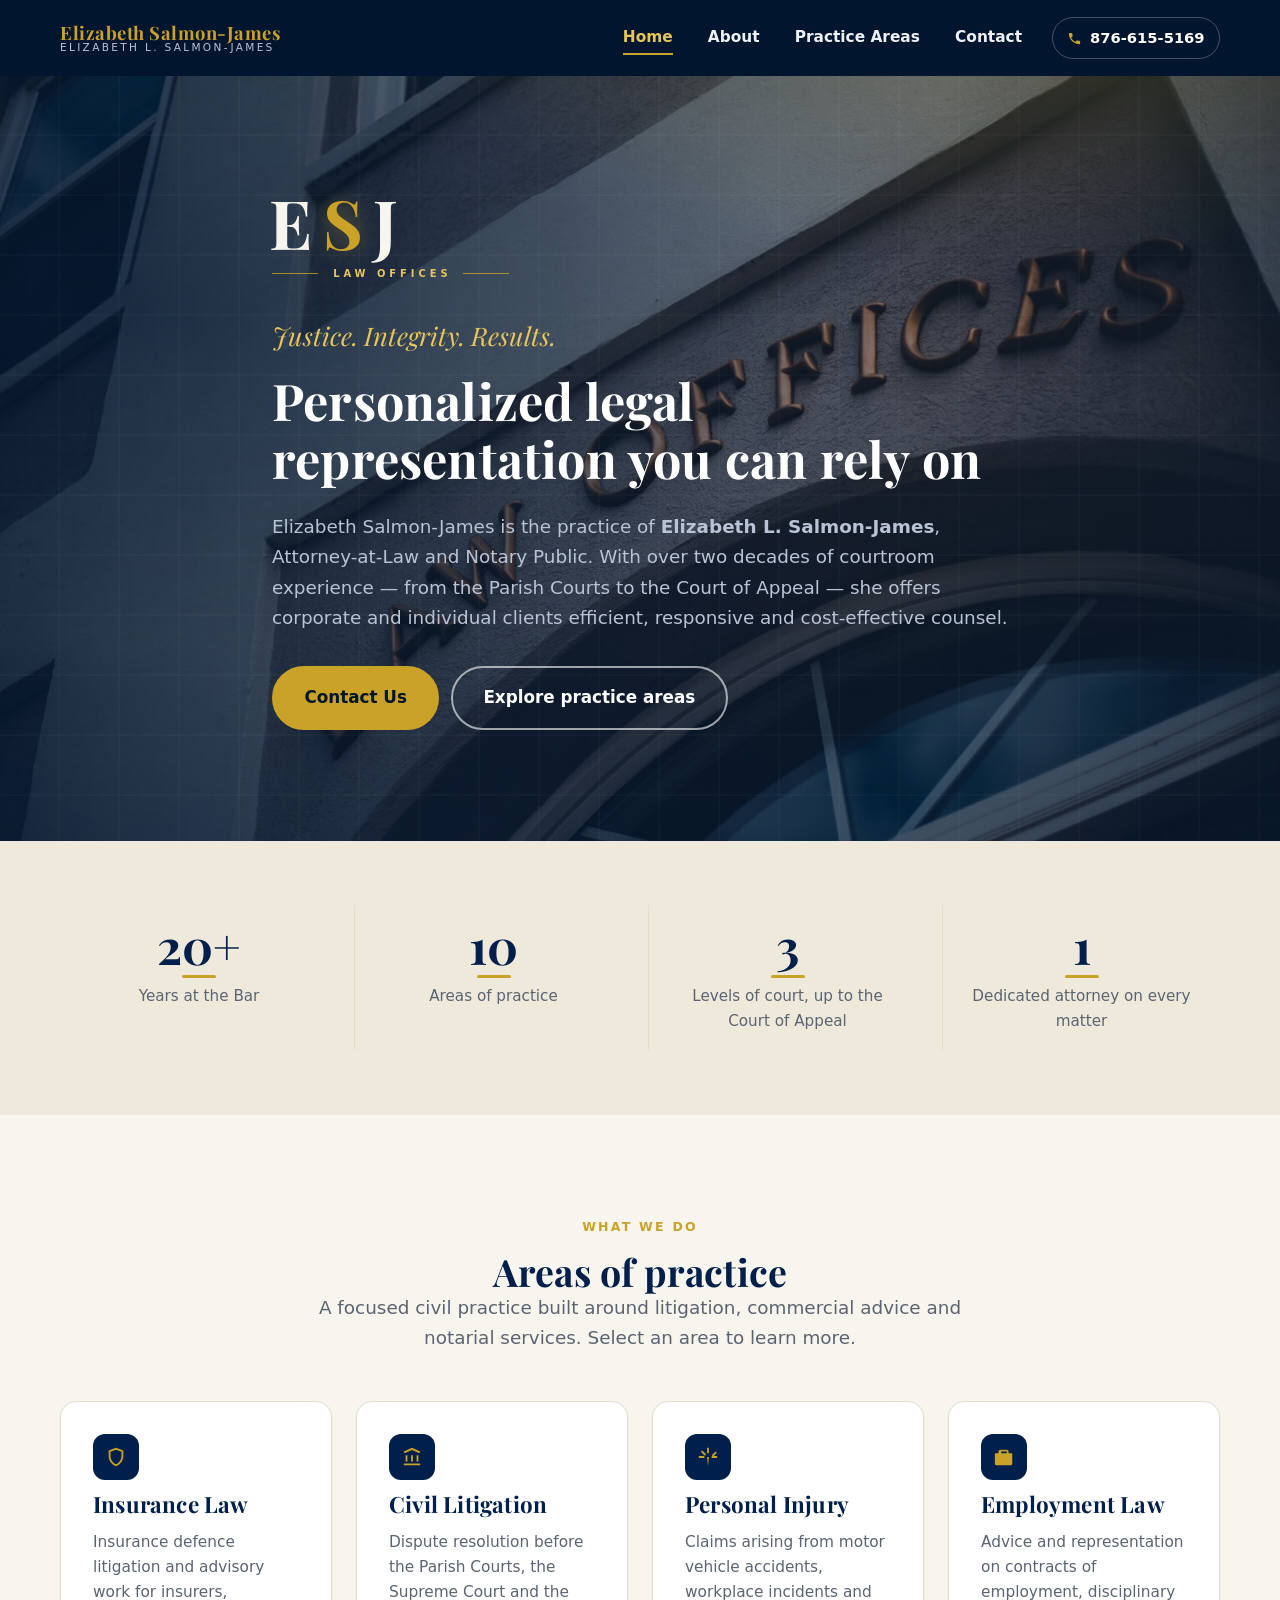
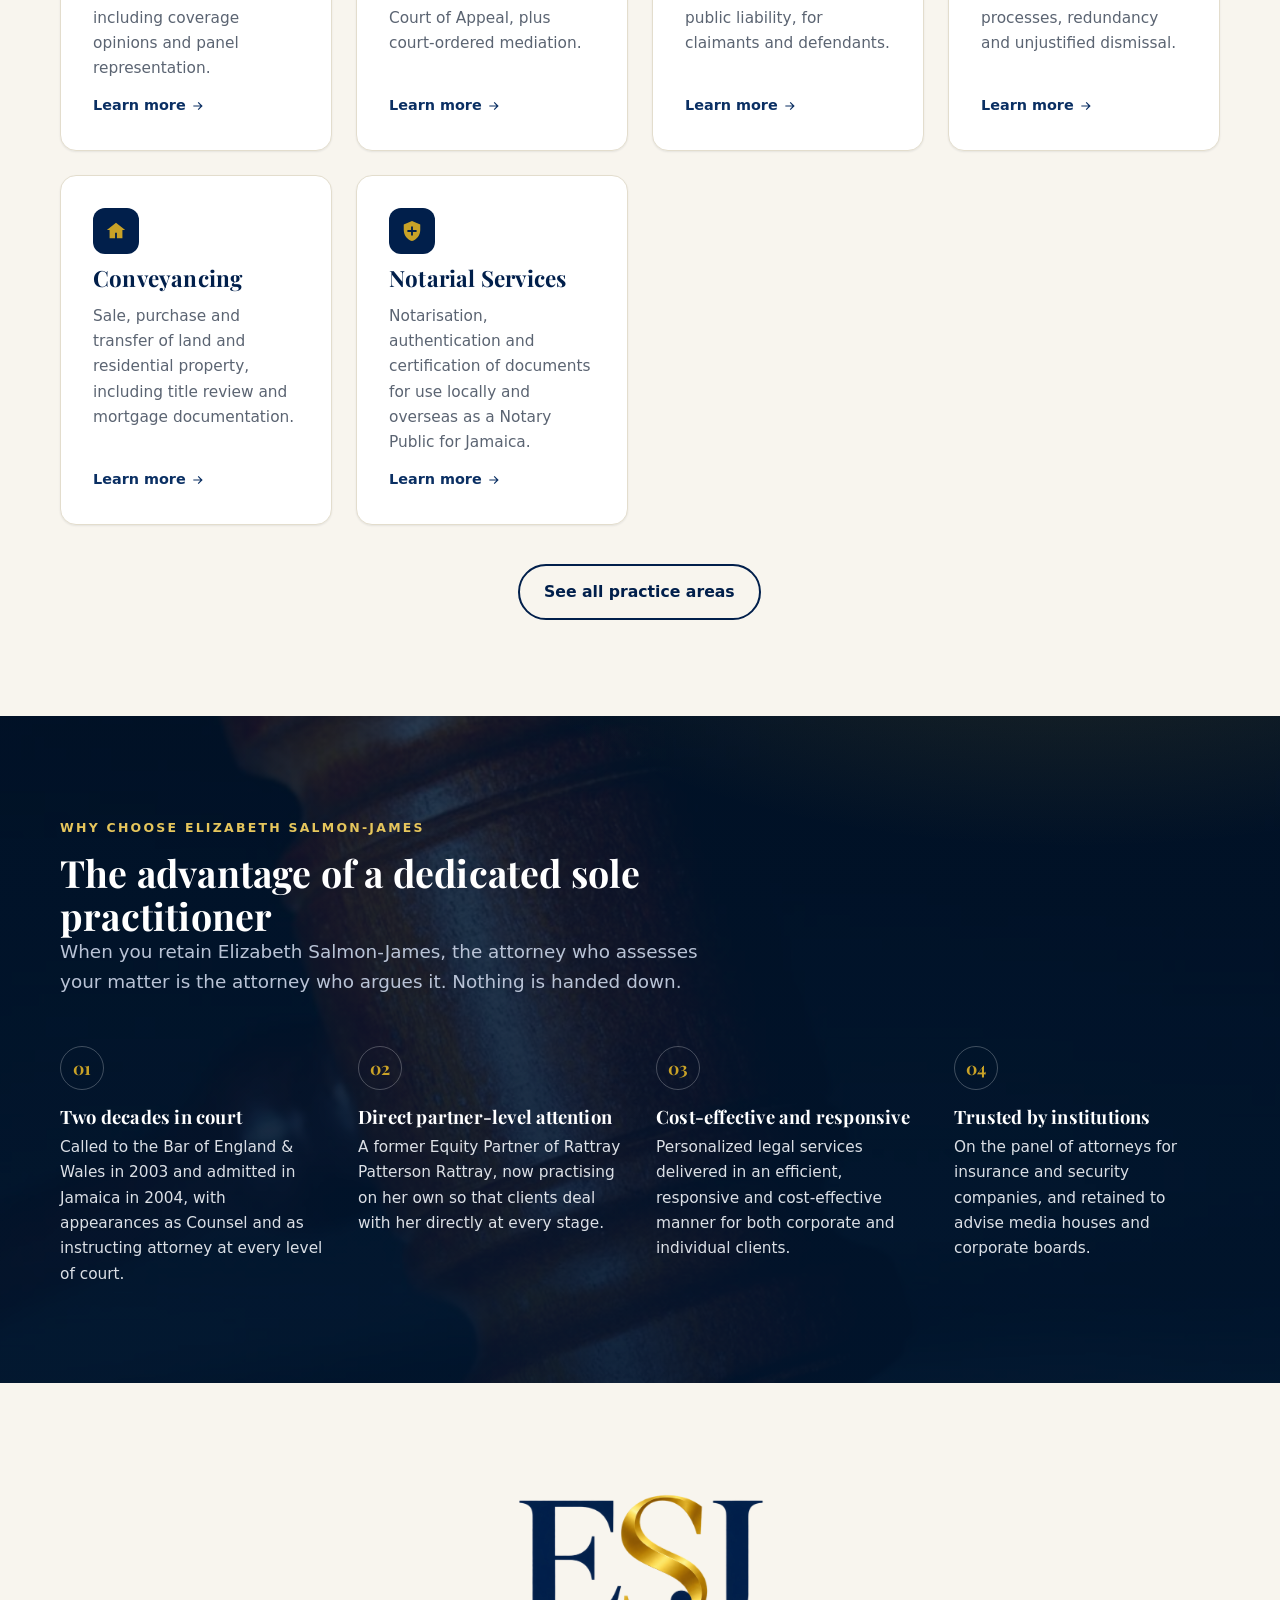
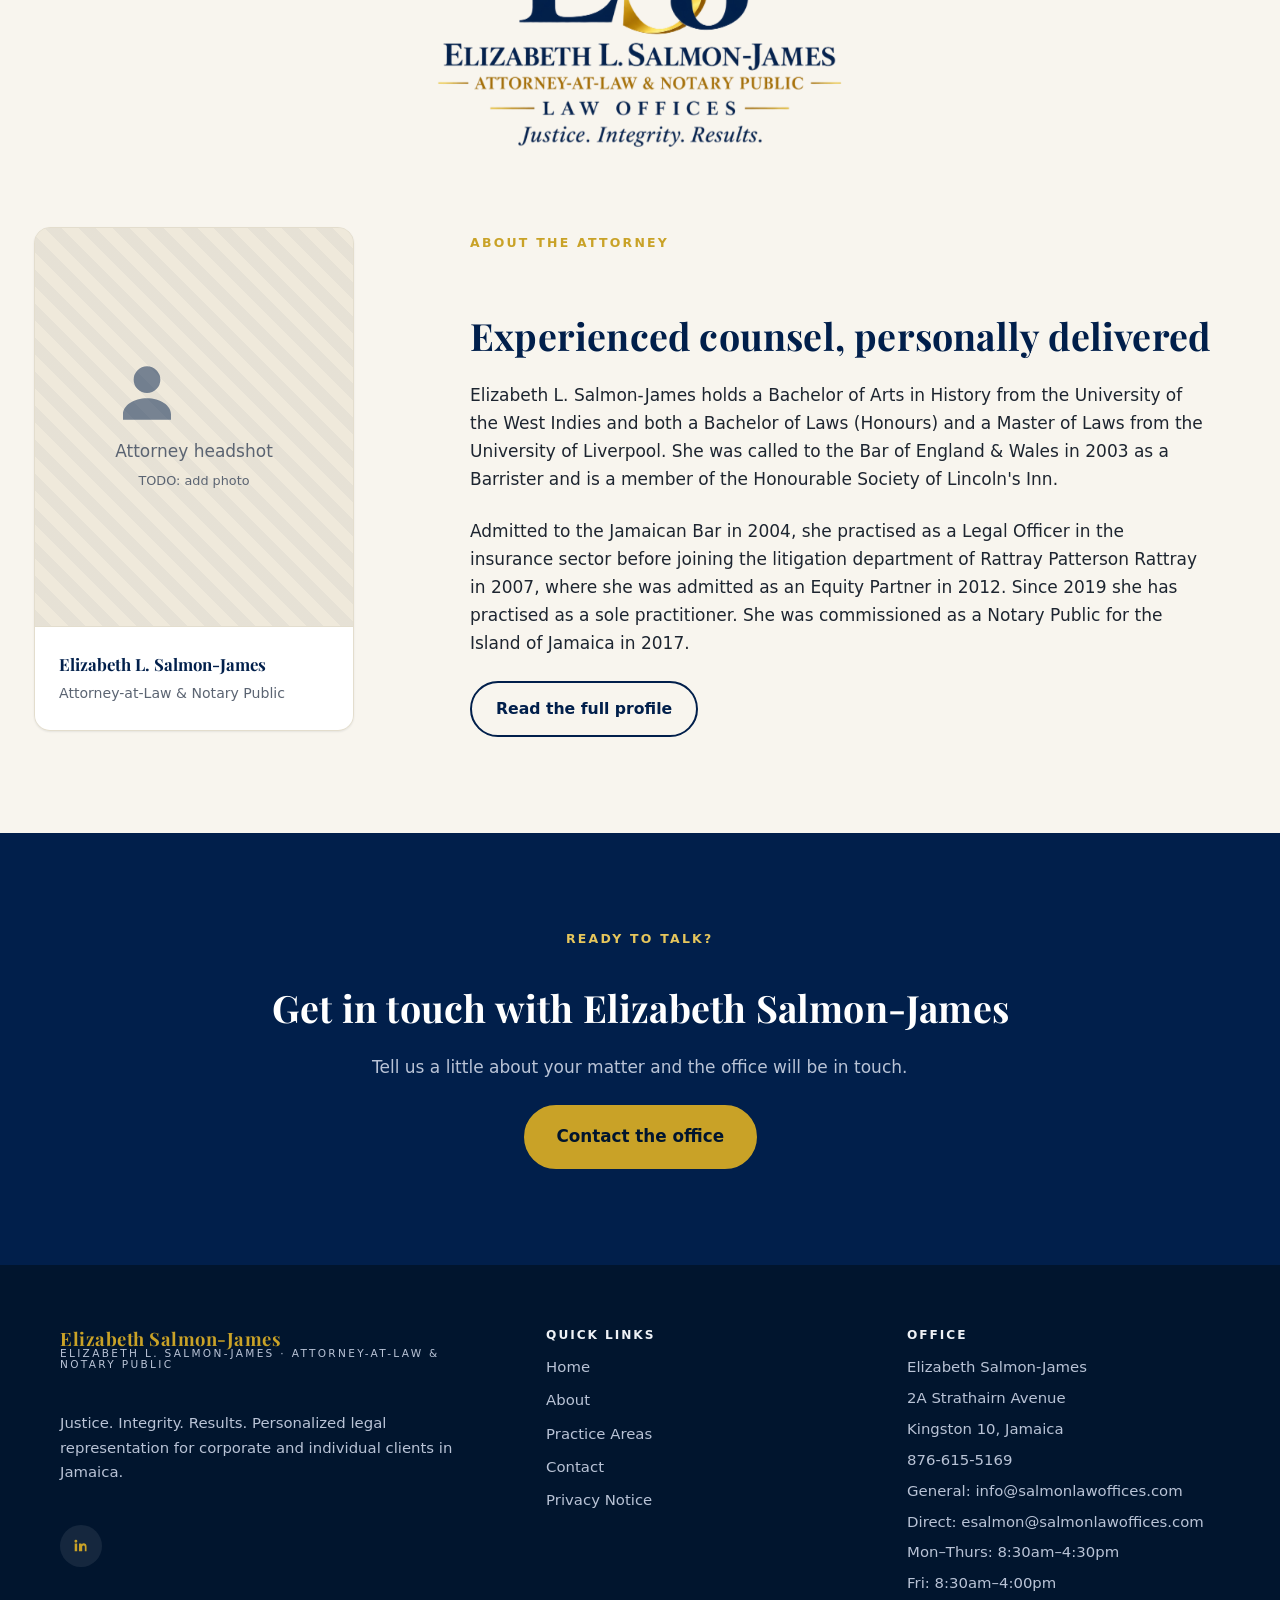
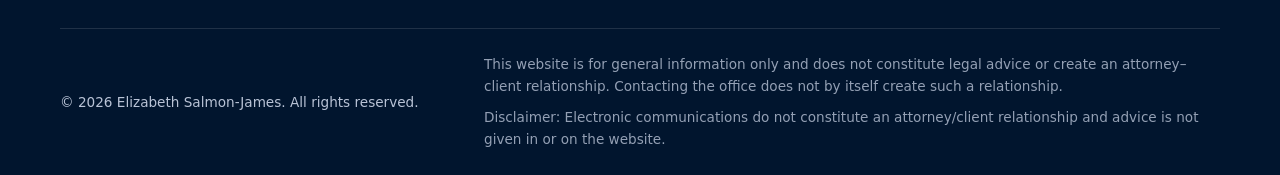
==== commit 30ed4f94: "Reverse practice name to "Elizabeth Salmon-James", fix address, update credentials - Name: revert "E" ====
--- a/index.html
+++ b/index.html
@@ -3,15 +3,15 @@
 <head>
   <meta charset="UTF-8" />
   <meta name="viewport" content="width=device-width, initial-scale=1" />
-  <title>Elizabeth James-Salmon | Elizabeth L. Salmon-James, Attorney-at-Law &amp; Notary Public</title>
-  <meta name="description" content="Elizabeth James-Salmon — the practice of Elizabeth L. Salmon-James, Attorney-at-Law and Notary Public in Jamaica. Insurance defence, civil and personal injury litigation, employment, conveyancing and notarial services. Justice. Integrity. Results." />
+  <title>Elizabeth Salmon-James | Elizabeth L. Salmon-James, Attorney-at-Law &amp; Notary Public</title>
+  <meta name="description" content="Elizabeth Salmon-James — the practice of Elizabeth L. Salmon-James, Attorney-at-Law and Notary Public in Jamaica. Insurance defence, civil and personal injury litigation, employment, conveyancing and notarial services. Justice. Integrity. Results." />
   <link rel="canonical" href="https://www.esjlawoffices.com/" />
   <meta name="theme-color" content="#01152e" />
 
   <!-- Open Graph / social -->
   <meta property="og:type" content="website" />
-  <meta property="og:site_name" content="Elizabeth James-Salmon" />
-  <meta property="og:title" content="Elizabeth James-Salmon | Elizabeth L. Salmon-James, Attorney-at-Law &amp; Notary Public" />
+  <meta property="og:site_name" content="Elizabeth Salmon-James" />
+  <meta property="og:title" content="Elizabeth Salmon-James | Elizabeth L. Salmon-James, Attorney-at-Law &amp; Notary Public" />
   <meta property="og:description" content="Personalized legal representation in Jamaica — efficient, responsive and cost-effective. Justice. Integrity. Results." />
   <meta property="og:url" content="https://www.esjlawoffices.com/" />
   <meta property="og:image" content="https://www.esjlawoffices.com/assets/images/og-image.jpg" />
@@ -38,8 +38,8 @@
   {
     "@context": "https://schema.org",
     "@type": "Attorney",
-    "name": "Elizabeth James-Salmon",
-    "legalName": "Elizabeth James-Salmon",
+    "name": "Elizabeth Salmon-James",
+    "legalName": "Elizabeth Salmon-James",
     "description": "The practice of Elizabeth L. Salmon-James, Attorney-at-Law and Notary Public.",
     "founder": "Elizabeth L. Salmon-James",
     "url": "https://www.esjlawoffices.com/",
@@ -51,9 +51,9 @@
     "email": "info@salmonlawoffices.com",
     "address": {
       "@type": "PostalAddress",
-      "streetAddress": "2A, 10 Strathairn Ave",
-      "addressLocality": "Kingston",
-      "addressCountry": "JM"
+      "streetAddress": "2A Strathairn Avenue",
+      "addressLocality": "Kingston 10",
+      "addressCountry": "Jamaica"
     },
     "sameAs": ["https://www.linkedin.com/in/elizabeth-salmon-james-a9105a63"]
   }
@@ -65,9 +65,9 @@
   <!-- ================= HEADER ================= -->
   <header class="site-header">
     <div class="container header-inner">
-      <a class="brand" href="index.html" aria-label="Elizabeth James-Salmon — home">
+      <a class="brand" href="index.html" aria-label="Elizabeth Salmon-James — home">
         <span class="brand-text">
-          <span class="b1">Elizabeth James-Salmon</span>
+          <span class="b1">Elizabeth Salmon-James</span>
           <span class="b2">Elizabeth L. Salmon-James</span>
         </span>
       </a>
@@ -118,7 +118,7 @@
         <p class="tagline reveal">Justice. Integrity. Results.</p>
         <h1 class="reveal reveal--heading" data-reveal-delay="1">Personalized legal representation you can rely on</h1>
         <p class="lead reveal" data-reveal-delay="2">
-          Elizabeth James-Salmon is the practice of <strong>Elizabeth L. Salmon-James</strong>,
+          Elizabeth Salmon-James is the practice of <strong>Elizabeth L. Salmon-James</strong>,
           Attorney-at-Law and Notary Public. With over two decades of courtroom experience —
           from the Parish Courts to the Court of Appeal — she offers corporate and individual
           clients efficient, responsive and cost-effective counsel.
@@ -133,7 +133,7 @@
     <!-- ================= STATS ================= -->
     <section class="section section--tight stats-band" aria-labelledby="stats-title">
       <div class="container">
-        <h2 id="stats-title" class="visually-hidden">Elizabeth James-Salmon at a glance</h2>
+        <h2 id="stats-title" class="visually-hidden">Elizabeth Salmon-James at a glance</h2>
         <div class="stats-grid" data-reveal-group>
           <div class="stat reveal">
             <span class="stat-num" data-count="20" data-count-suffix="+">20+</span>
@@ -229,9 +229,9 @@
       </div>
       <div class="container">
         <div class="section-head reveal reveal--heading">
-          <span class="eyebrow">Why choose Elizabeth James-Salmon</span>
+          <span class="eyebrow">Why choose Elizabeth Salmon-James</span>
           <h2 id="why-title">The advantage of a dedicated sole practitioner</h2>
-          <p class="lead">When you retain Elizabeth James-Salmon, the attorney who assesses your matter is
+          <p class="lead">When you retain Elizabeth Salmon-James, the attorney who assesses your matter is
             the attorney who argues it. Nothing is handed down.</p>
         </div>
 
@@ -317,7 +317,7 @@
     <section class="section section--navy cta-band" aria-labelledby="cta-title">
       <div class="container">
         <span class="eyebrow reveal">Ready to talk?</span>
-        <h2 id="cta-title" class="reveal reveal--heading" data-reveal-delay="1">Get in touch with Elizabeth James-Salmon</h2>
+        <h2 id="cta-title" class="reveal reveal--heading" data-reveal-delay="1">Get in touch with Elizabeth Salmon-James</h2>
         <p class="reveal" data-reveal-delay="2">
           Tell us a little about your matter and the office will be in touch.
         </p>
@@ -359,7 +359,7 @@
       <div class="footer-grid">
         <div class="footer-brand">
           <span class="brand-text">
-            <span class="b1">Elizabeth James-Salmon</span>
+            <span class="b1">Elizabeth Salmon-James</span>
             <span class="b2">Elizabeth L. Salmon-James &middot; Attorney-at-Law &amp; Notary Public</span>
           </span>
           <p>Justice. Integrity. Results. Personalized legal representation for corporate and
@@ -386,9 +386,9 @@
         <div>
           <h4>Office</h4>
           <address class="footer-nap">
-            <span>Elizabeth James-Salmon</span>
-            <span>2A, 10 Strathairn Ave</span>
-            <span>Kingston, Jamaica</span>
+            <span>Elizabeth Salmon-James</span>
+            <span>2A Strathairn Avenue</span>
+            <span>Kingston 10, Jamaica</span>
             <a href="tel:+18766155169">876-615-5169</a>
             <a href="mailto:info@salmonlawoffices.com">General: info@salmonlawoffices.com</a>
             <a href="mailto:esalmon@salmonlawoffices.com">Direct: esalmon@salmonlawoffices.com</a>
@@ -399,7 +399,7 @@
       </div>
 
       <div class="footer-bottom">
-        <p>&copy; <span id="year">2026</span> Elizabeth James-Salmon. All rights reserved.</p>
+        <p>&copy; <span id="year">2026</span> Elizabeth Salmon-James. All rights reserved.</p>
         <div class="footer-disclaimers">
           <p class="disclaimer">
             This website is for general information only and does not constitute legal advice or
--- a/assets/css/styles.css
+++ b/assets/css/styles.css
@@ -1,5 +1,5 @@
 /* =========================================================================
-   Elizabeth James-Salmon — styles.css
+   Elizabeth Salmon-James — styles.css
    Palette sampled from source-materials/logo.png
    navy  #011f4b   gold  #c9a227   cream #f8f5ee
    ========================================================================= */
@@ -735,17 +735,27 @@
   border-radius: var(--radius-lg);
   overflow: hidden;
   border: 1px solid var(--border);
-  aspect-ratio: 16 / 10;
-  background:
-    repeating-linear-gradient(45deg, rgba(1,31,75,.05) 0 14px, transparent 14px 28px),
-    var(--cream-200);
-  display: grid;
-  place-items: center;
-  text-align: center;
-  color: var(--muted);
-  padding: var(--space-5);
+  background: var(--cream-200);
+  line-height: 0;
+}
+.map-embed iframe {
+  display: block;
+  width: 100%;
+  height: 350px;
+  border: 0;
+}
+@media (max-width: 560px) {
+  .map-embed iframe { height: 260px; }
+}
+.map-directions {
+  display: inline-block;
+  margin-top: var(--space-3);
+  font-weight: 600;
   font-size: .9rem;
-}
+  color: var(--navy-700);
+  text-decoration: none;
+}
+.map-directions:hover { color: var(--gold); }
 
 /* ------------------------------- Socials --------------------------- */
 .social-row { display: flex; gap: .6rem; flex-wrap: wrap; }
@@ -941,6 +951,8 @@
   height: clamp(220px, 34vw, 380px);
   object-fit: cover;
   object-position: 50% 42%;
+  scale: 1.34;            /* hidden margin the scroll-parallax drift moves within (main.js) */
+  will-change: translate;
 }
 .media-band figcaption {
   padding: var(--space-3) var(--space-4);
@@ -949,23 +961,22 @@
   background: var(--white);
   border-top: 1px solid var(--border);
 }
-/* Match the card system: gentle lift + slow zoom on hover. */
+/* Match the card system: gentle lift + slow zoom on hover. Parallax drift
+   (main.js) sets `translate`; hover sets `scale`; the two individual
+   transform properties compose without fighting each other. */
 .media-band { transition: box-shadow .25s var(--ease), border-color .25s var(--ease); }
-.media-band img { transition: transform .7s var(--ease); }
+.media-band img { transition: scale .7s var(--ease); }
 @media (hover: hover) {
   .media-band:hover { box-shadow: var(--shadow-md); border-color: var(--gold); }
-  .media-band:hover img { transform: scale(1.045); }
+  .media-band:hover img { scale: 1.4; }
 }
 
 /* ---------------------- Photo-backed navy sections --------------------- */
 /* A navy section (page hero, or the home "why choose us" band) with a faint
    photo behind it — the same photo + navy-wash + gold-glow treatment as the
-   home hero, so the imagery feels like one system. The photo drifts with a
-   very slow Ken Burns pan; both are dropped for prefers-reduced-motion. */
-@keyframes kenburns {
-  from { transform: scale(1.03) translate3d(0, 0, 0); }
-  to   { transform: scale(1.12) translate3d(-1.6%, -1.8%, 0); }
-}
+   home hero, so the imagery feels like one system. The photo drifts slowly
+   as the section scrolls past (scroll-linked parallax in main.js); held
+   completely still for prefers-reduced-motion. */
 .has-photo-bg { position: relative; overflow: hidden; }
 .has-photo-bg > .container { position: relative; z-index: 1; }
 .photo-bg {
@@ -982,8 +993,8 @@
   object-fit: cover;
   object-position: 50% 40%;
   opacity: .92;
-  animation: kenburns 40s var(--ease) alternate infinite;
-  will-change: transform;
+  scale: 1.42;            /* hidden margin the scroll-parallax drift moves within (main.js) */
+  will-change: translate;
 }
 .photo-bg::after {
   content: "";
@@ -1060,9 +1071,14 @@
   /* main.js skips the parallax entirely when reduced motion is set, but
      guard here too in case the setting changes after load. */
   .hero-inner { transform: none !important; opacity: 1 !important; }
-  /* Hold the Ken Burns / hover-zoom photos completely still. */
+  /* Hold the parallax / hover-zoom photos completely still. */
   .photo-bg img,
-  .media-band img { animation: none !important; transform: none !important; }
+  .media-band img {
+    animation: none !important;
+    transform: none !important;
+    translate: none !important;
+    scale: 1 !important;
+  }
 }
 
 /* ----------------------- Print ----------------------------- */
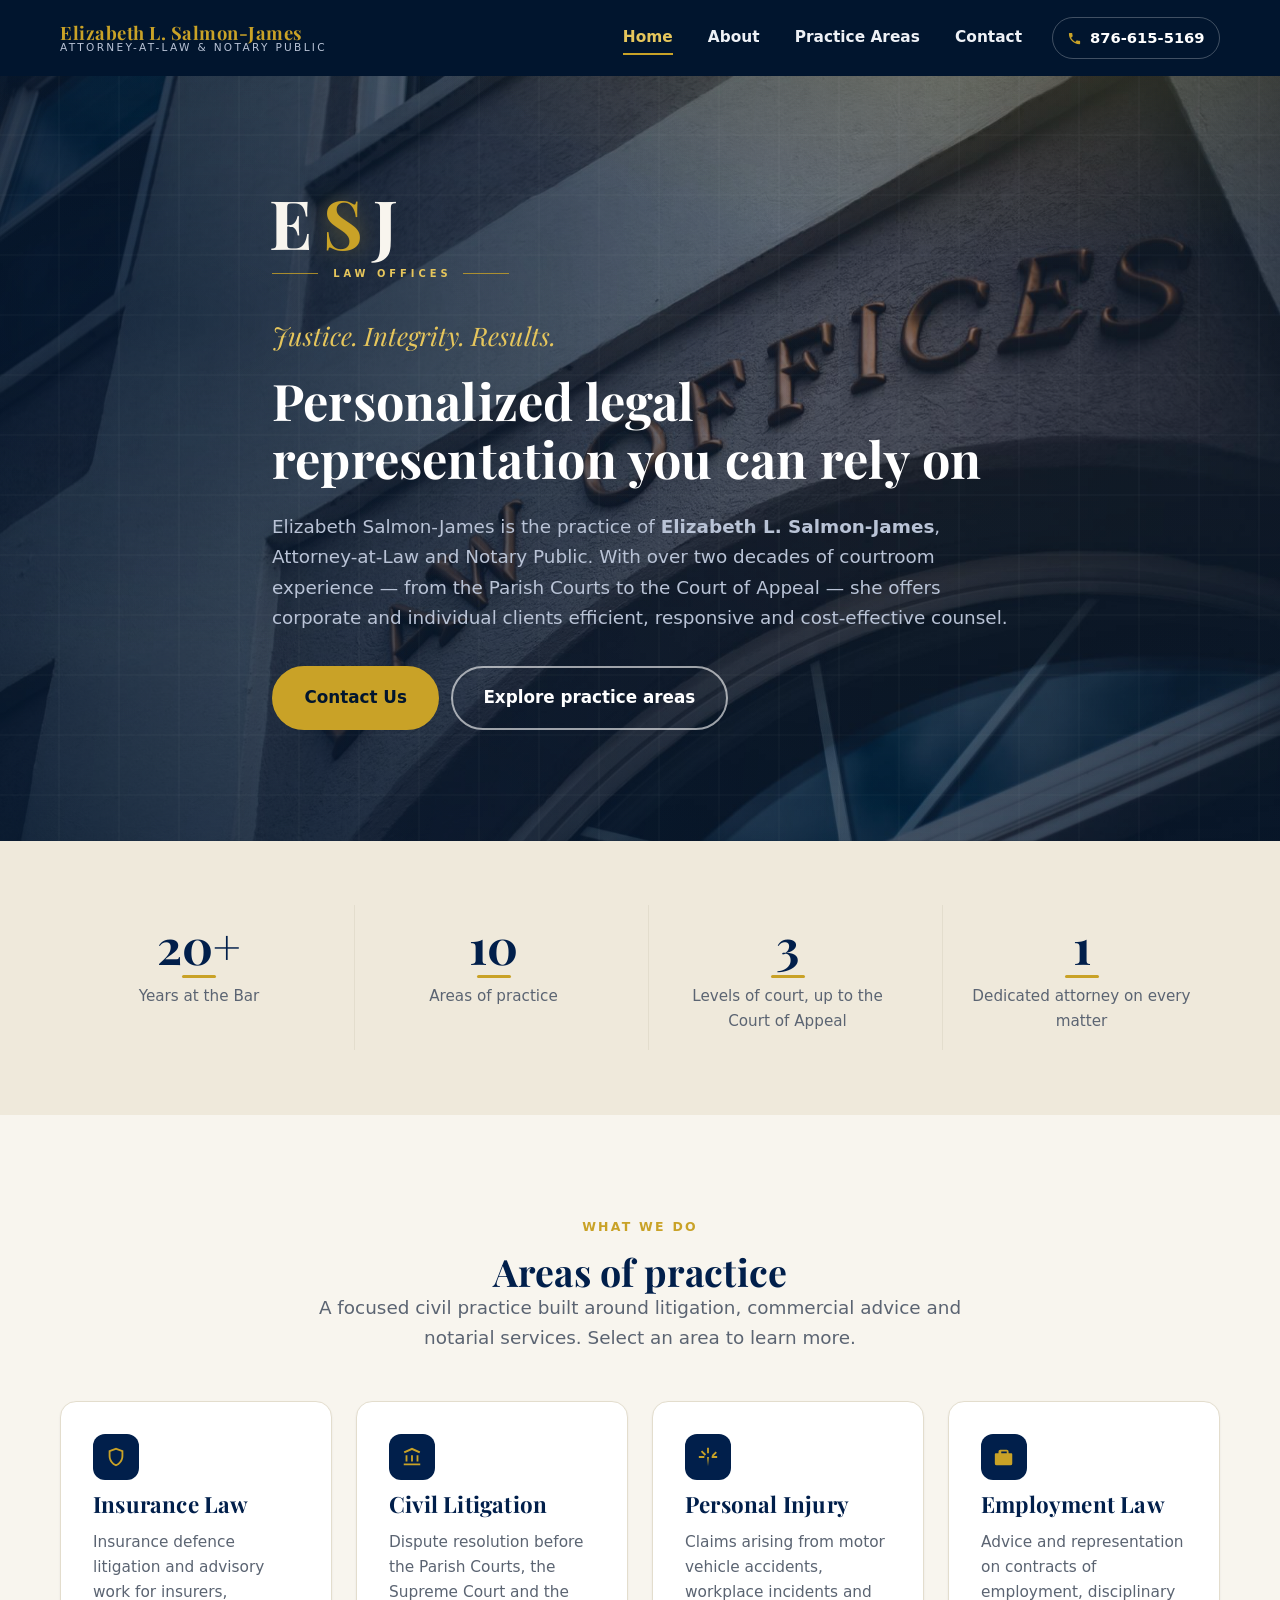
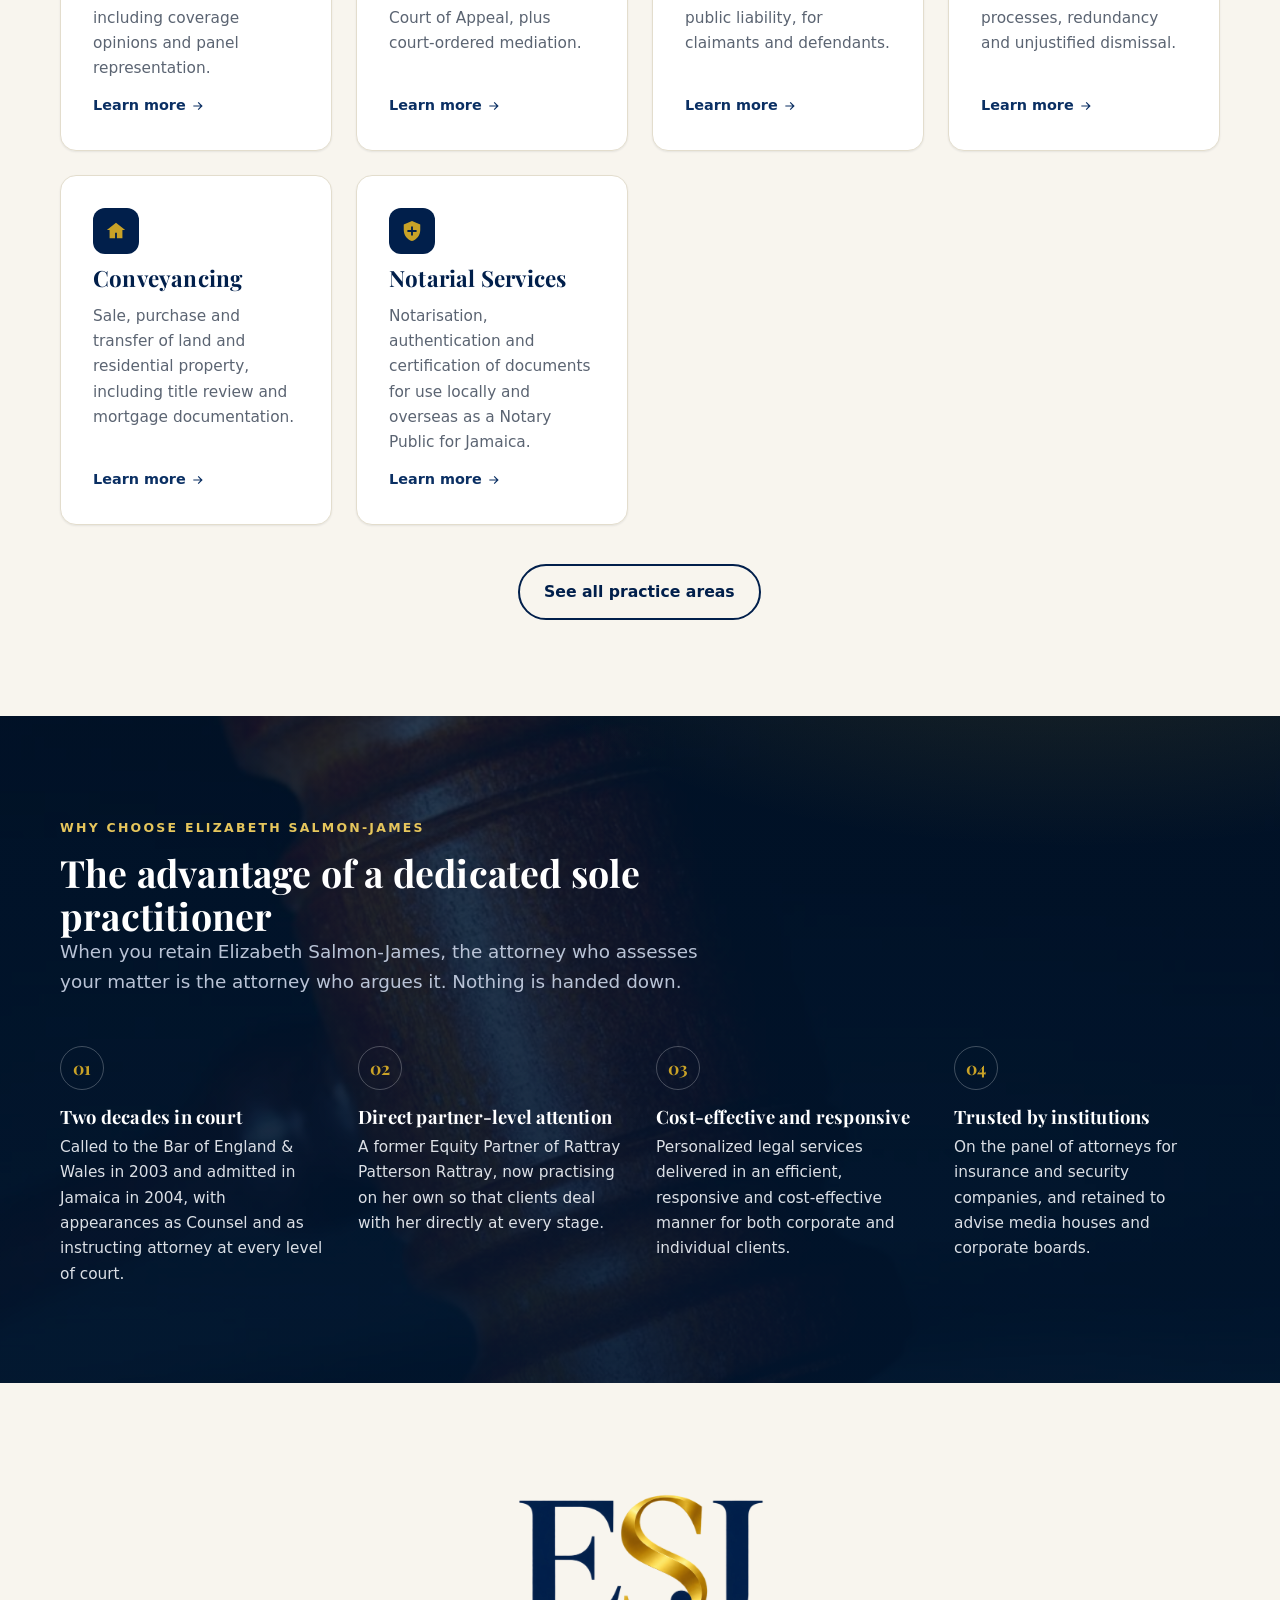
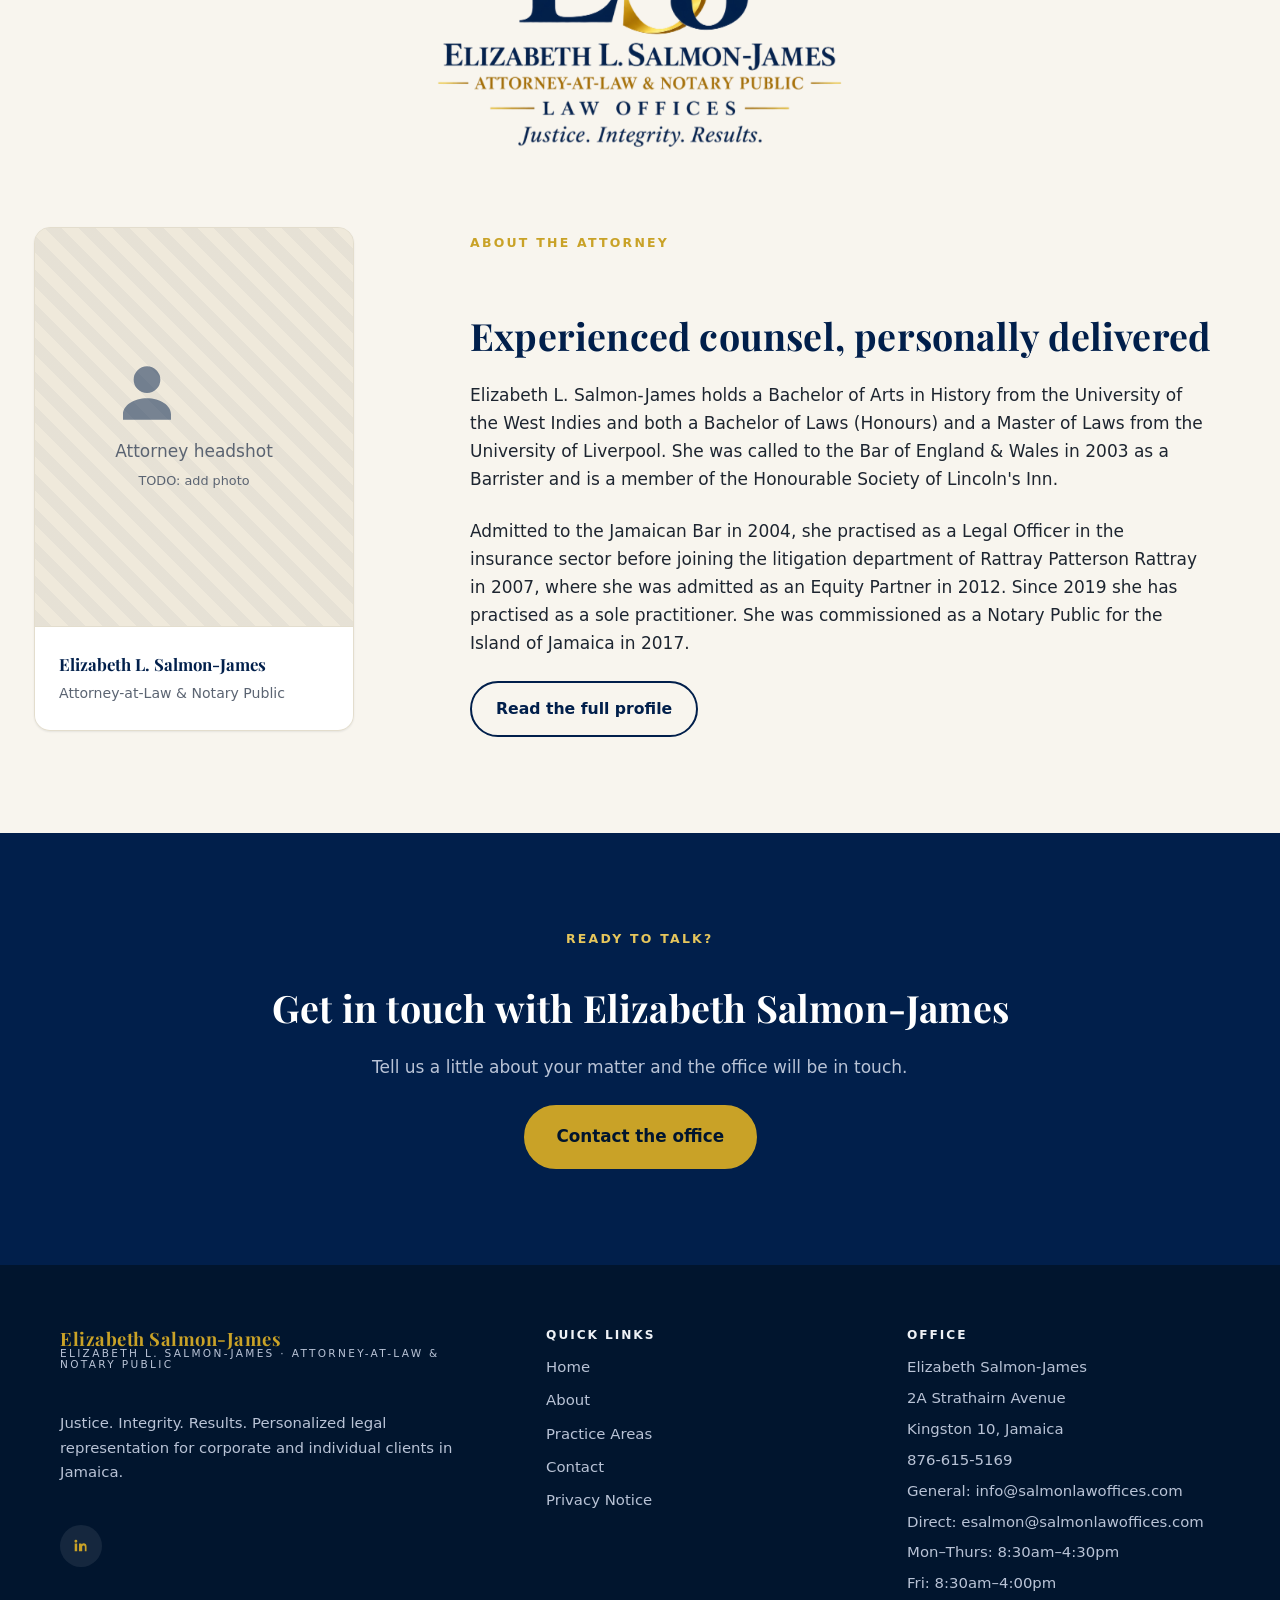
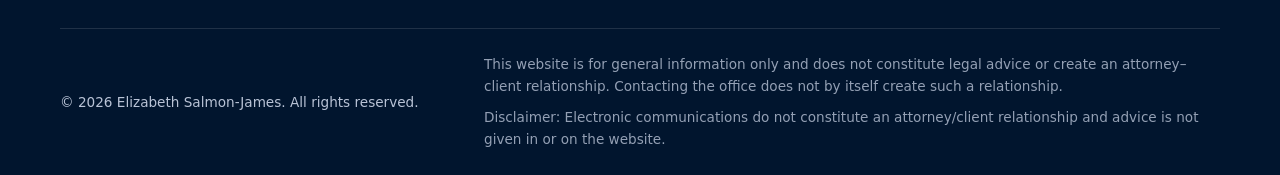
==== commit d3118088: "Header: show the name once + title, not the name twice The header brand lockup stacked "Elizabeth Sa" ====
--- a/index.html
+++ b/index.html
@@ -65,10 +65,10 @@
   <!-- ================= HEADER ================= -->
   <header class="site-header">
     <div class="container header-inner">
-      <a class="brand" href="index.html" aria-label="Elizabeth Salmon-James — home">
+      <a class="brand" href="index.html" aria-label="Elizabeth L. Salmon-James — home">
         <span class="brand-text">
-          <span class="b1">Elizabeth Salmon-James</span>
-          <span class="b2">Elizabeth L. Salmon-James</span>
+          <span class="b1">Elizabeth L. Salmon-James</span>
+          <span class="b2">Attorney-at-Law &amp; Notary Public</span>
         </span>
       </a>
 
--- a/assets/css/styles.css
+++ b/assets/css/styles.css
@@ -651,6 +651,20 @@
 .timeline .t-year { font-family: var(--font-serif); font-weight: 700; color: var(--navy); }
 
 /* ------------------------------- Contact --------------------------- */
+/* Photo + welcome copy sitting above the form. Two columns on desktop
+   (image one side, intro + practice-area pointer the other), stacked on
+   mobile. The photo itself reuses .media-band for the rounded card,
+   hairline border, soft shadow and slow hover-zoom. */
+.contact-intro {
+  display: grid;
+  grid-template-columns: 1.1fr .9fr;
+  gap: var(--space-7);
+  align-items: center;
+}
+.contact-intro .media-band { margin: 0; }
+.contact-intro-copy > * + * { margin-top: var(--space-4); }
+.contact-intro-copy h2 { margin: 0; }
+
 .contact-grid {
   display: grid;
   grid-template-columns: 1.3fr 1fr;
@@ -1015,6 +1029,7 @@
 @media (max-width: 960px) {
   .split { grid-template-columns: 1fr; }
   .portrait { position: static; max-width: 360px; }
+  .contact-intro { grid-template-columns: 1fr; gap: var(--space-5); }
   .contact-grid { grid-template-columns: 1fr; }
   .footer-grid { grid-template-columns: 1fr 1fr; }
 }
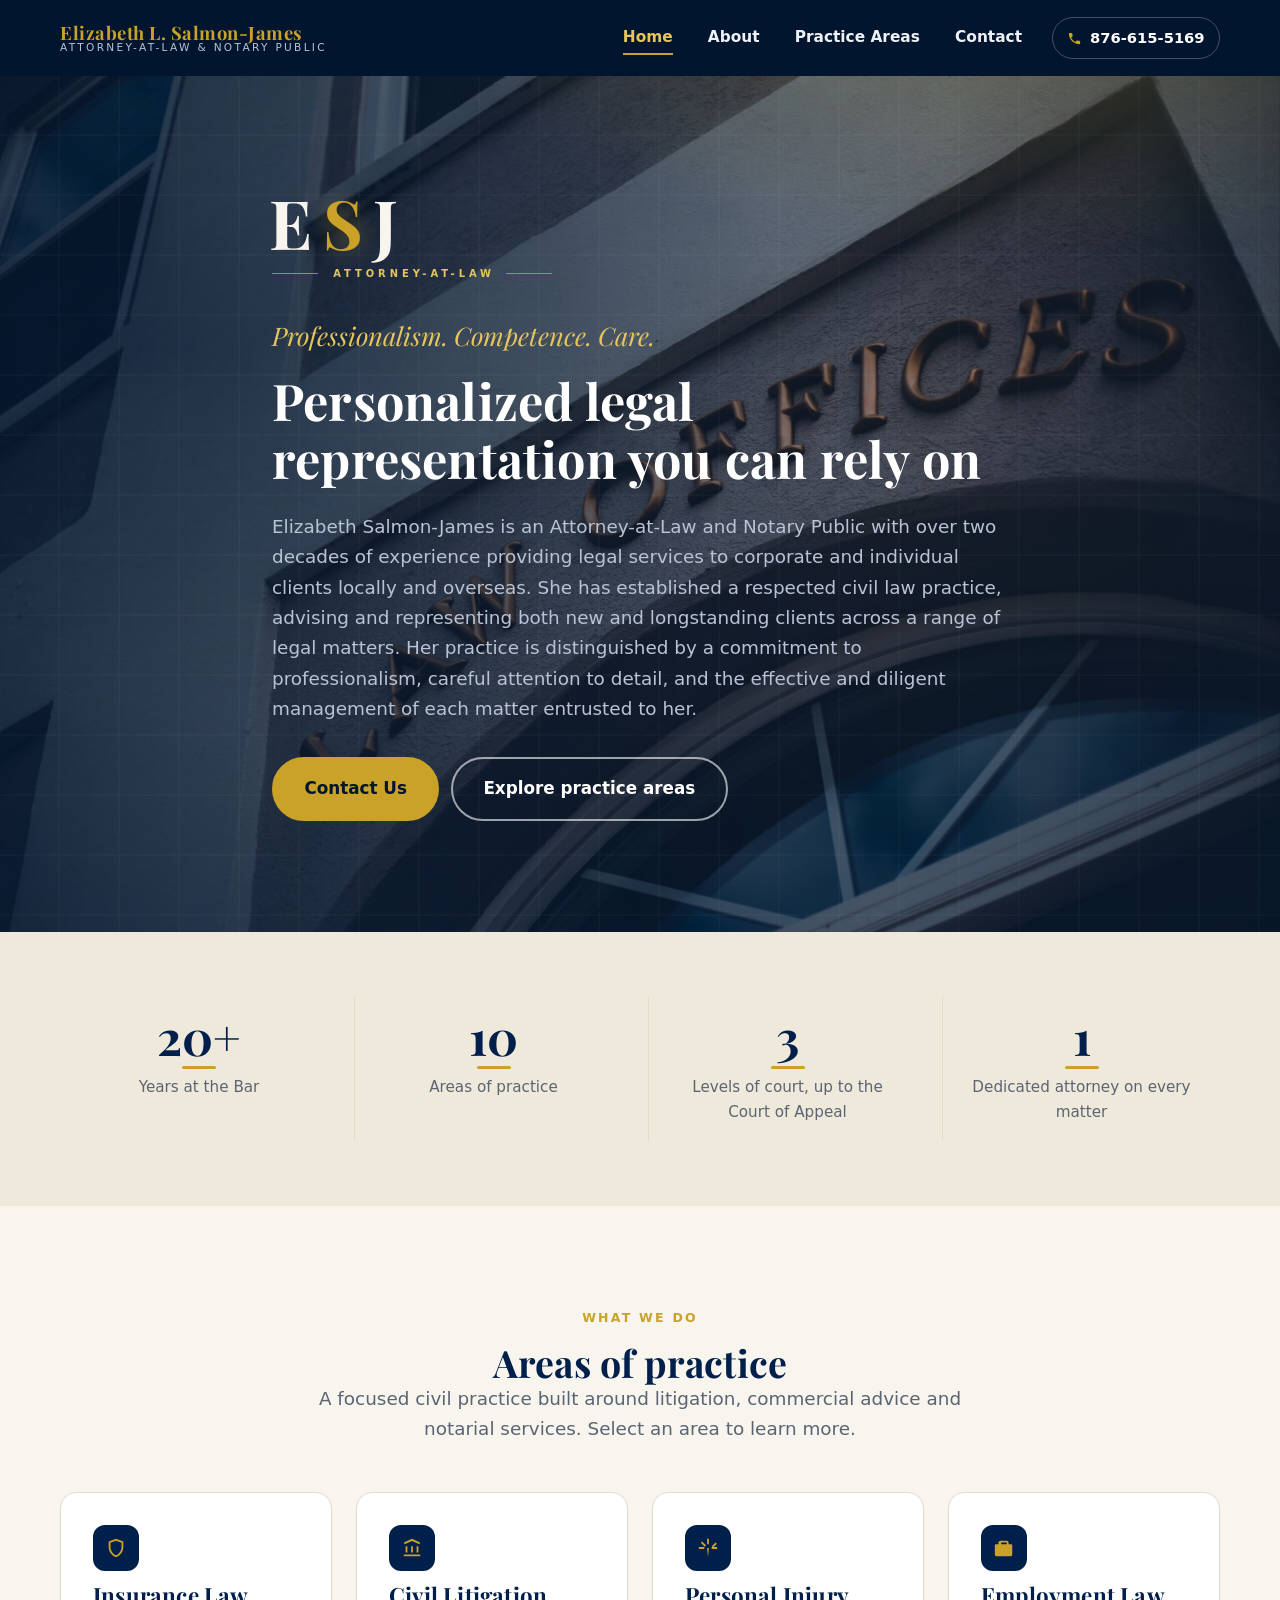
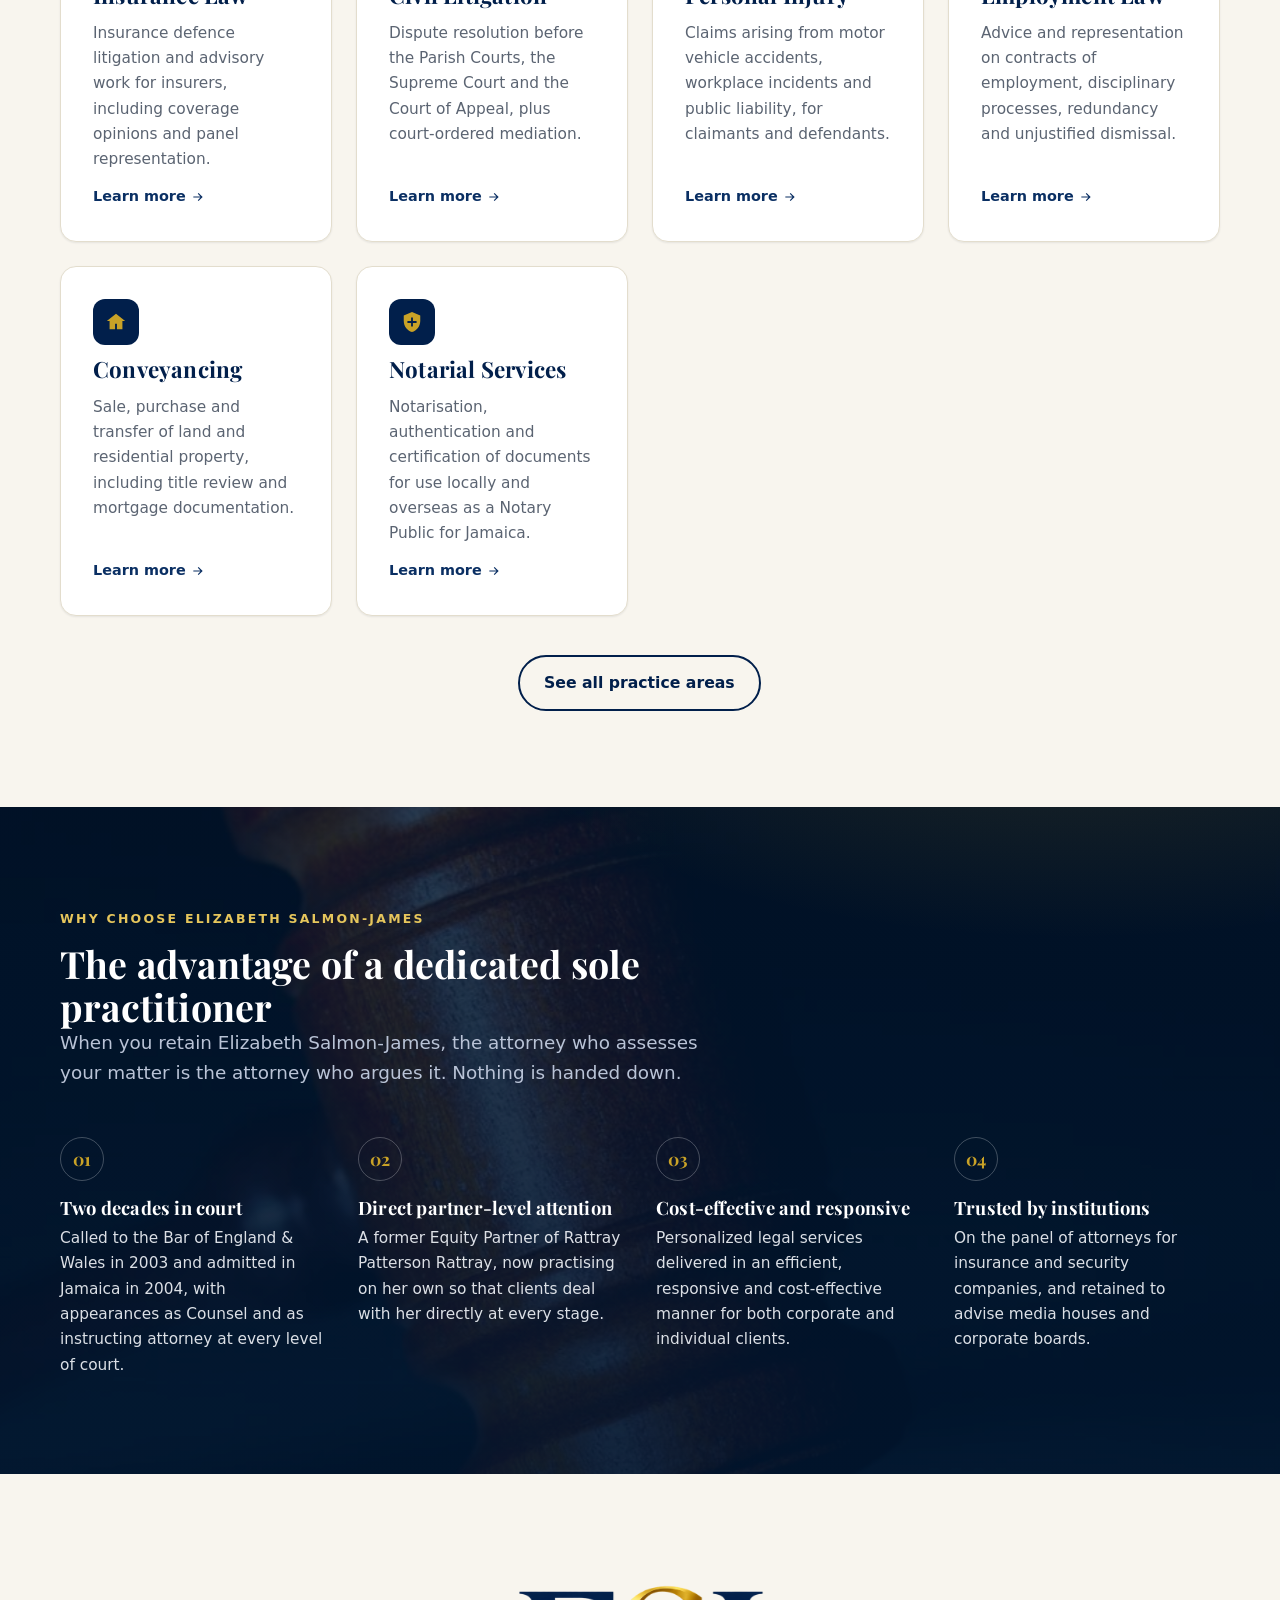
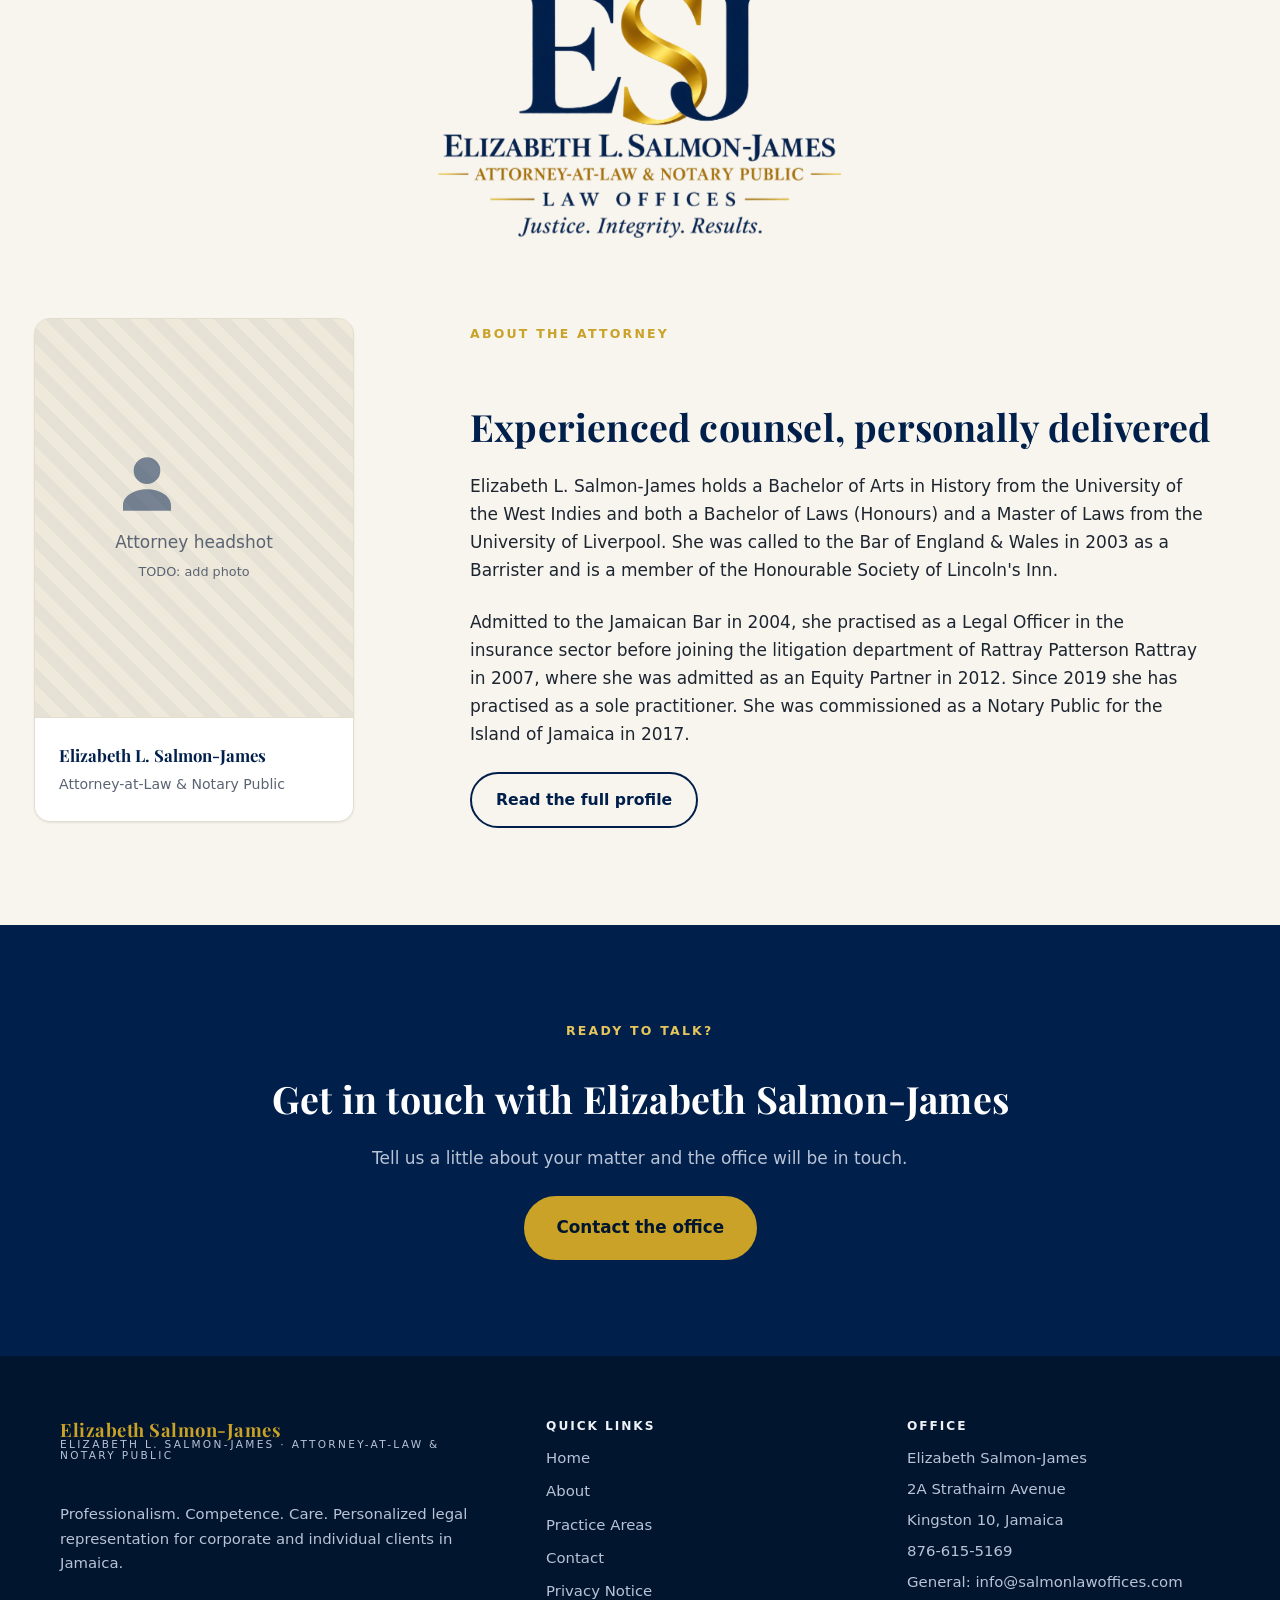
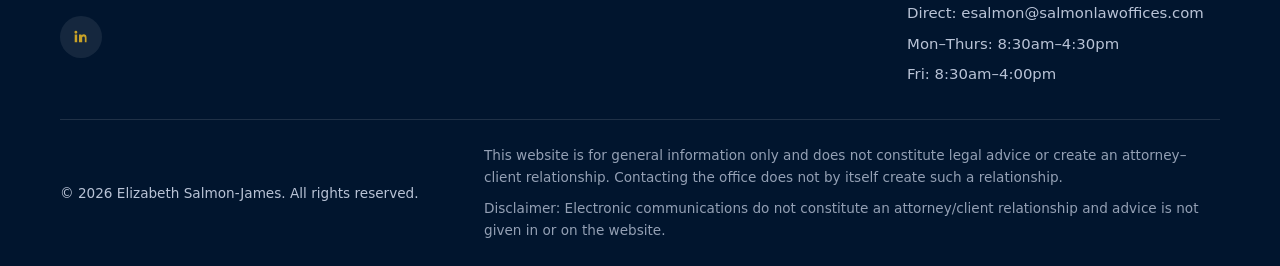
==== commit ad2793de: "Content updates: Community & Service entry, drop "Law Offices" leftovers, new tagline - about.html: " ====
--- a/index.html
+++ b/index.html
@@ -4,7 +4,7 @@
   <meta charset="UTF-8" />
   <meta name="viewport" content="width=device-width, initial-scale=1" />
   <title>Elizabeth Salmon-James | Elizabeth L. Salmon-James, Attorney-at-Law &amp; Notary Public</title>
-  <meta name="description" content="Elizabeth Salmon-James — the practice of Elizabeth L. Salmon-James, Attorney-at-Law and Notary Public in Jamaica. Insurance defence, civil and personal injury litigation, employment, conveyancing and notarial services. Justice. Integrity. Results." />
+  <meta name="description" content="Elizabeth Salmon-James — the practice of Elizabeth L. Salmon-James, Attorney-at-Law and Notary Public in Jamaica. Insurance defence, civil and personal injury litigation, employment, conveyancing and notarial services. Professionalism. Competence. Care." />
   <link rel="canonical" href="https://www.esjlawoffices.com/" />
   <meta name="theme-color" content="#01152e" />
 
@@ -12,7 +12,7 @@
   <meta property="og:type" content="website" />
   <meta property="og:site_name" content="Elizabeth Salmon-James" />
   <meta property="og:title" content="Elizabeth Salmon-James | Elizabeth L. Salmon-James, Attorney-at-Law &amp; Notary Public" />
-  <meta property="og:description" content="Personalized legal representation in Jamaica — efficient, responsive and cost-effective. Justice. Integrity. Results." />
+  <meta property="og:description" content="Personalized legal representation in Jamaica — efficient, responsive and cost-effective. Professionalism. Competence. Care." />
   <meta property="og:url" content="https://www.esjlawoffices.com/" />
   <meta property="og:image" content="https://www.esjlawoffices.com/assets/images/og-image.jpg" />
   <meta name="twitter:card" content="summary_large_image" />
@@ -46,7 +46,7 @@
     "image": "https://www.esjlawoffices.com/assets/images/og-image.jpg",
     "areaServed": "Jamaica",
     "knowsAbout": ["Insurance defence litigation", "Civil litigation", "Personal injury litigation", "Contract law", "Employment law", "Landlord and tenant", "Debt collection", "Conveyancing", "Notarial services"],
-    "slogan": "Justice. Integrity. Results.",
+    "slogan": "Professionalism. Competence. Care.",
     "telephone": "+1-876-615-5169",
     "email": "info@salmonlawoffices.com",
     "address": {
@@ -113,15 +113,17 @@
       <div class="container hero-inner">
         <div class="hero-monogram reveal" aria-hidden="true">
           <span class="hm-mark">E<span>S</span>J</span>
-          <span class="hm-rule">Law&nbsp;Offices</span>
-        </div>
-        <p class="tagline reveal">Justice. Integrity. Results.</p>
+          <span class="hm-rule">Attorney-at-Law</span>
+        </div>
+        <p class="tagline reveal">Professionalism. Competence. Care.</p>
         <h1 class="reveal reveal--heading" data-reveal-delay="1">Personalized legal representation you can rely on</h1>
         <p class="lead reveal" data-reveal-delay="2">
-          Elizabeth Salmon-James is the practice of <strong>Elizabeth L. Salmon-James</strong>,
-          Attorney-at-Law and Notary Public. With over two decades of courtroom experience —
-          from the Parish Courts to the Court of Appeal — she offers corporate and individual
-          clients efficient, responsive and cost-effective counsel.
+          Elizabeth Salmon-James is an Attorney-at-Law and Notary Public with over two decades
+          of experience providing legal services to corporate and individual clients locally
+          and overseas. She has established a respected civil law practice, advising and
+          representing both new and longstanding clients across a range of legal matters. Her
+          practice is distinguished by a commitment to professionalism, careful attention to
+          detail, and the effective and diligent management of each matter entrusted to her.
         </p>
         <div class="hero-actions reveal" data-reveal-delay="3">
           <a class="btn btn--gold btn--lg" href="contact.html">Contact Us</a>
@@ -267,11 +269,11 @@
     <!-- ================= ABOUT PREVIEW ================= -->
     <section class="section" aria-labelledby="about-title">
       <div class="container">
-        <!-- The real ESJ Law Offices logo (source-materials/logo.png), used as-is
+        <!-- The real ESJ logo (source-materials/logo.png), used as-is
              with only its black background removed — placed on this cream section
              so its navy letterforms read. -->
         <img class="brand-lockup reveal" src="assets/images/logo-lockup.png"
-             alt="ESJ Law Offices — Elizabeth L. Salmon-James, Attorney-at-Law &amp; Notary Public. Justice. Integrity. Results."
+             alt="Elizabeth L. Salmon-James, Attorney-at-Law &amp; Notary Public. Professionalism. Competence. Care."
              width="1120" height="731" />
       </div>
       <div class="container split">
@@ -362,7 +364,7 @@
             <span class="b1">Elizabeth Salmon-James</span>
             <span class="b2">Elizabeth L. Salmon-James &middot; Attorney-at-Law &amp; Notary Public</span>
           </span>
-          <p>Justice. Integrity. Results. Personalized legal representation for corporate and
+          <p>Professionalism. Competence. Care. Personalized legal representation for corporate and
             individual clients in Jamaica.</p>
           <div class="social-row">
             <a class="social-btn" href="https://www.linkedin.com/in/elizabeth-salmon-james-a9105a63"
